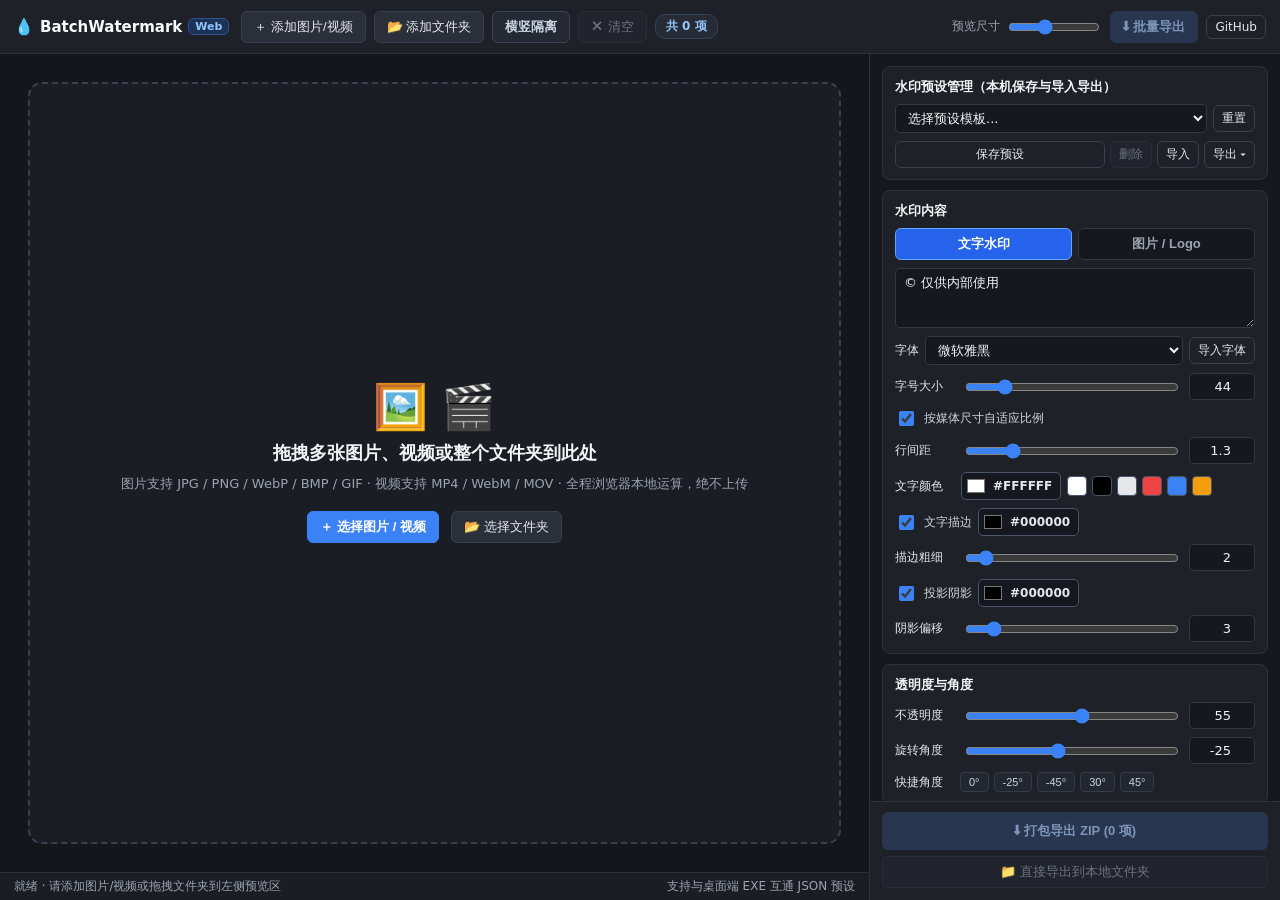
==== web/index.html @ 5926610b "feat(web): add favicon set, PWA manifest and 1200x630 social share image Replace the inline data-URI" ====
<!DOCTYPE html>
<html lang="zh-CN">
<head>
  <meta charset="UTF-8" />
  <meta name="viewport" content="width=device-width, initial-scale=1.0" />
  <title>在线批量加水印工具 · 图片与视频批量添加文字/Logo水印 | BatchWatermark</title>
  <meta name="description" content="BatchWatermark 免费在线批量加水印工具：无需安装、不上传服务器，在浏览器本地为多张图片和视频批量添加文字或 Logo 水印，支持全图平铺防盗、九宫格定位、实时多图预览、横竖版分开导出与预设 JSON 导入导出。" />
  <meta name="keywords" content="批量加水印,在线加水印,图片加水印,视频加水印,批量水印,水印工具,Logo水印,文字水印,平铺水印,防盗图,免费水印工具,BatchWatermark,batch watermark,watermark online" />
  <meta name="author" content="drank5090" />
  <meta name="robots" content="index, follow, max-image-preview:large, max-snippet:-1, max-video-preview:-1" />
  <link rel="canonical" href="https://drank5090.github.io/BatchWatermark/" />
  <link rel="alternate" hreflang="zh-CN" href="https://drank5090.github.io/BatchWatermark/" />
  <link rel="alternate" hreflang="x-default" href="https://drank5090.github.io/BatchWatermark/" />

  <!-- Browser / platform hints -->
  <meta name="application-name" content="BatchWatermark Web" />
  <meta name="apple-mobile-web-app-title" content="BatchWatermark" />
  <meta name="theme-color" content="#1e2128" />
  <meta name="color-scheme" content="dark" />
  <meta name="format-detection" content="telephone=no" />
  <!-- Baidu / domestic browsers: render with WebKit, keep desktop + mobile, forbid transcoding -->
  <meta name="renderer" content="webkit" />
  <meta name="applicable-device" content="pc,mobile" />
  <meta http-equiv="Cache-Control" content="no-transform" />
  <meta http-equiv="Cache-Control" content="no-siteapp" />

  <!-- Open Graph (Facebook / LinkedIn / WeChat / Slack / Discord previews) -->
  <meta property="og:type" content="website" />
  <meta property="og:site_name" content="BatchWatermark" />
  <meta property="og:locale" content="zh_CN" />
  <meta property="og:url" content="https://drank5090.github.io/BatchWatermark/" />
  <meta property="og:title" content="BatchWatermark · 免费在线批量给图片和视频加水印" />
  <meta property="og:description" content="打开即用、零上传：在浏览器本地批量为图片与视频添加文字或 Logo 水印，实时多图同步预览，支持平铺防盗、横竖版分开导出与预设管理。" />
  <meta property="og:image" content="https://drank5090.github.io/BatchWatermark/og-image.png" />
  <meta property="og:image:secure_url" content="https://drank5090.github.io/BatchWatermark/og-image.png" />
  <meta property="og:image:type" content="image/png" />
  <meta property="og:image:width" content="1200" />
  <meta property="og:image:height" content="630" />
  <meta property="og:image:alt" content="BatchWatermark 在线批量加水印工具界面：多张图片同步实时预览平铺水印" />

  <!-- Twitter / X Card -->
  <meta name="twitter:card" content="summary_large_image" />
  <meta name="twitter:title" content="BatchWatermark · 免费在线批量给图片和视频加水印" />
  <meta name="twitter:description" content="打开即用、零上传：在浏览器本地批量为图片与视频添加文字或 Logo 水印，实时多图同步预览，支持平铺防盗、横竖版分开导出与预设管理。" />
  <meta name="twitter:image" content="https://drank5090.github.io/BatchWatermark/og-image.png" />
  <meta name="twitter:image:alt" content="BatchWatermark 在线批量加水印工具界面：多张图片同步实时预览平铺水印" />

  <!-- Icons & PWA manifest -->
  <link rel="icon" href="favicon.ico" sizes="48x48" />
  <link rel="icon" href="favicon.svg" type="image/svg+xml" />
  <link rel="apple-touch-icon" href="apple-touch-icon.png" />
  <link rel="manifest" href="site.webmanifest" />
  <link rel="stylesheet" href="styles.css" />
</head>
<body>
  <div class="app-shell">
    <!-- Top Toolbar -->
    <header class="top-bar">
      <div class="top-bar-left">
        <div class="brand">
          <span class="brand-icon" aria-hidden="true">💧</span>
          <span class="brand-title">BatchWatermark</span>
          <span class="brand-tag">Web</span>
        </div>

        <button id="btnAddFiles" class="btn" type="button" title="选择多张图片或视频">＋ 添加图片/视频</button>
        <button id="btnAddFolder" class="btn" type="button" title="导入整个文件夹中的所有图片与视频">📂 添加文件夹</button>
        <button id="btnIsolateToggle" class="btn btn-toggle" type="button" aria-pressed="false" title="开启后横版与竖版分开展示、支持独立参数，并分文件夹导出">横竖隔离</button>
        <button id="btnClearAll" class="btn btn-danger" type="button" disabled>✕ 清空</button>
        <span id="countBadge" class="count-badge">共 0 项</span>
      </div>

      <div class="top-bar-right">
        <span class="privacy-pill" title="所有图片与视频仅在您的浏览器内存中本地处理，不会上传到任何服务器">🔒 纯本地处理</span>
        <label class="size-control" for="cardSizeSlider">
          <span class="muted-text">预览尺寸</span>
          <input id="cardSizeSlider" type="range" min="170" max="380" value="250" />
        </label>
        <button id="btnTopExport" class="btn btn-primary" type="button" disabled>⬇ 批量导出</button>
        <a class="btn btn-ghost repo-link" href="https://github.com/drank5090/BatchWatermark" target="_blank" rel="noopener noreferrer" title="查看 GitHub 开源仓库与桌面端 EXE 下载">GitHub</a>
      </div>
    </header>

    <!-- Main Split Workspace -->
    <main class="workspace">
      <!-- Left Gallery Area -->
      <section id="galleryPane" class="gallery-pane" aria-label="实时多图预览区">
        <!-- Orientation Isolation Scope Filter Bar -->
        <div id="galleryFilterBar" class="gallery-filter-bar hidden">
          <div class="filter-bar-left">
            <span class="filter-label">横竖隔离视图：</span>
            <div class="pill-group" role="group" aria-label="横竖视图筛选">
              <button class="btn-pill active" data-scope="both" type="button">分组并列显示</button>
              <button class="btn-pill" id="btnScopeLand" data-scope="landscape" type="button">仅看横版 (0)</button>
              <button class="btn-pill" id="btnScopePort" data-scope="portrait" type="button">仅看竖版 (0)</button>
            </div>
          </div>
          <span class="muted-text">导出时将自动分别保存到「横版/」与「竖版/」子文件夹</span>
        </div>

        <!-- Empty Drop Zone -->
        <div id="emptyState" class="empty-state">
          <div id="dropZone" class="drop-zone">
            <div class="drop-icons" aria-hidden="true">🖼️ 🎬</div>
            <h2>拖拽多张图片、视频或整个文件夹到此处</h2>
            <p class="drop-sub">图片支持 JPG / PNG / WebP / BMP / GIF · 视频支持 MP4 / WebM / MOV · 全程浏览器本地运算，绝不上传</p>
            <div class="drop-actions">
              <button id="btnEmptyAddFiles" class="btn btn-primary" type="button">＋ 选择图片 / 视频</button>
              <button id="btnEmptyAddFolder" class="btn" type="button">📂 选择文件夹</button>
            </div>
          </div>
        </div>

        <!-- Populated Gallery Scroll Area -->
        <div id="galleryScroll" class="gallery-scroll hidden">
          <!-- Primary Section (All items in unified mode, Landscape items in isolated mode) -->
          <div id="primarySection" class="media-section">
            <div id="landHeader" class="group-header hidden">
              <span class="group-title">横版媒体区（宽 ≥ 高）</span>
              <span id="landCountBadge" class="group-badge">0 项</span>
            </div>
            <div id="landEmptyHint" class="group-empty hidden">暂无横版图片或视频</div>
            <div id="primaryGrid" class="media-grid"></div>
          </div>

          <!-- Portrait Section (Visible only in orientation-isolated mode) -->
          <div id="portraitSection" class="media-section hidden">
            <div id="portHeader" class="group-header">
              <span class="group-title">竖版媒体区（高 &gt; 宽）</span>
              <span id="portCountBadge" class="group-badge">0 项</span>
            </div>
            <div id="portEmptyHint" class="group-empty hidden">暂无竖版图片或视频</div>
            <div id="portraitGrid" class="media-grid"></div>
          </div>
        </div>

        <!-- Status Bar -->
        <footer class="status-bar">
          <span id="statusText">就绪 · 请添加图片/视频或拖拽文件夹到左侧预览区</span>
          <span class="muted-text">支持与桌面端 EXE 互通 JSON 预设</span>
        </footer>
      </section>

      <!-- Right Control Panel -->
      <aside class="control-panel" aria-label="水印参数操作面板">
        <div class="panel-scroll">
          <!-- Orientation Independent Params Card -->
          <section id="orientationCard" class="section-card orientation-card hidden">
            <div class="section-title accent-title">横竖隔离 · 参数模式</div>
            <label class="checkbox-row">
              <input id="chkIndependentParams" type="checkbox" />
              <span>横版与竖版使用独立水印参数</span>
            </label>
            <div id="orientSwitchHost" class="orient-switch-host hidden">
              <div class="segmented-row">
                <button id="btnEditLandscape" class="btn-segmented active" type="button">编辑横版参数</button>
                <button id="btnEditPortrait" class="btn-segmented" type="button">编辑竖版参数</button>
              </div>
              <button id="btnSyncOtherOrient" class="btn btn-ghost full-width" type="button">将当前参数同步复制到另一方向</button>
            </div>
          </section>

          <!-- Preset Management Card -->
          <section class="section-card">
            <div class="section-title">水印预设管理（本机保存与导入导出）</div>
            <div class="inline-row">
              <select id="presetSelect" class="input-select grow" aria-label="选择水印预设"></select>
              <button id="btnResetParams" class="btn btn-ghost" type="button">重置</button>
            </div>
            <div class="preset-actions">
              <button id="btnSavePreset" class="btn btn-ghost grow" type="button" title="将当前参数保存到浏览器本机存储">保存预设</button>
              <button id="btnDeletePreset" class="btn btn-ghost" type="button" disabled title="删除当前选中的自定义预设">删除</button>
              <button id="btnImportPreset" class="btn btn-ghost" type="button" title="从 JSON 文件导入预设（兼容桌面端 EXE 预设）">导入</button>
              <div class="dropdown-wrap">
                <button id="btnExportPresetMenu" class="btn btn-ghost" type="button">导出 ▾</button>
                <div id="exportPresetDropdown" class="dropdown-menu hidden">
                  <button id="btnExportCurPreset" type="button">导出当前水印参数 (.json)</button>
                  <button id="btnExportAllPresets" type="button">导出全部本机自定义预设 (.json)</button>
                </div>
              </div>
            </div>
          </section>

          <!-- Watermark Content Card -->
          <section class="section-card">
            <div class="section-title">水印内容</div>
            <div class="segmented-row">
              <button id="btnTypeText" class="btn-segmented active" type="button">文字水印</button>
              <button id="btnTypeImage" class="btn-segmented" type="button">图片 / Logo</button>
            </div>

            <!-- Text Controls -->
            <div id="textControls" class="control-stack">
              <textarea id="txtWatermark" class="input-textarea" rows="3" placeholder="输入水印文字（支持多行换行）..."></textarea>

              <div class="inline-row">
                <span class="field-label short">字体</span>
                <select id="fontSelect" class="input-select grow" aria-label="选择字体">
                  <option value="微软雅黑">微软雅黑</option>
                  <option value="微软雅黑 粗体">微软雅黑 粗体</option>
                  <option value="黑体">黑体</option>
                  <option value="宋体">宋体</option>
                  <option value="楷体">楷体</option>
                  <option value="仿宋">仿宋</option>
                  <option value="PingFang SC">PingFang SC</option>
                  <option value="Segoe UI">Segoe UI</option>
                  <option value="Arial">Arial</option>
                  <option value="Georgia">Georgia</option>
                  <option value="Monospace">等宽字体 (Monospace)</option>
                </select>
                <button id="btnLoadCustomFont" class="btn btn-ghost" type="button" title="加载本地 .ttf / .otf / .woff2 字体文件">导入字体</button>
              </div>
              <div id="customFontInfo" class="muted-text hidden"></div>

              <div class="slider-row">
                <span class="field-label">字号大小</span>
                <input id="rngFontSize" type="range" min="10" max="220" value="44" />
                <input id="numFontSize" class="input-num" type="number" min="10" max="220" value="44" />
              </div>

              <label class="checkbox-row">
                <input id="chkProportionalText" type="checkbox" checked />
                <span>按媒体尺寸自适应比例</span>
              </label>

              <div class="slider-row">
                <span class="field-label">行间距</span>
                <input id="rngLineSpacing" type="range" min="10" max="25" value="13" />
                <input id="numLineSpacing" class="input-num" type="number" min="1.0" max="2.5" step="0.1" value="1.3" />
              </div>

              <div class="color-row">
                <span class="field-label">文字颜色</span>
                <label class="color-chip">
                  <input id="clrText" type="color" value="#ffffff" />
                  <span id="clrTextHex">#FFFFFF</span>
                </label>
                <div class="swatches" id="textSwatches">
                  <button type="button" class="swatch" data-color="#FFFFFF" style="background:#FFFFFF" title="纯白"></button>
                  <button type="button" class="swatch" data-color="#000000" style="background:#000000" title="纯黑"></button>
                  <button type="button" class="swatch" data-color="#E5E7EB" style="background:#E5E7EB" title="浅灰"></button>
                  <button type="button" class="swatch" data-color="#EF4444" style="background:#EF4444" title="红色"></button>
                  <button type="button" class="swatch" data-color="#3B82F6" style="background:#3B82F6" title="蓝色"></button>
                  <button type="button" class="swatch" data-color="#F59E0B" style="background:#F59E0B" title="金黄"></button>
                </div>
              </div>

              <div class="effect-header">
                <label class="checkbox-row">
                  <input id="chkStroke" type="checkbox" checked />
                  <span>文字描边</span>
                </label>
                <label class="color-chip compact">
                  <input id="clrStroke" type="color" value="#000000" />
                  <span id="clrStrokeHex">#000000</span>
                </label>
              </div>
              <div class="slider-row" id="strokeWidthRow">
                <span class="field-label">描边粗细</span>
                <input id="rngStrokeWidth" type="range" min="1" max="16" value="2" />
                <input id="numStrokeWidth" class="input-num" type="number" min="1" max="16" value="2" />
              </div>

              <div class="effect-header">
                <label class="checkbox-row">
                  <input id="chkShadow" type="checkbox" checked />
                  <span>投影阴影</span>
                </label>
                <label class="color-chip compact">
                  <input id="clrShadow" type="color" value="#000000" />
                  <span id="clrShadowHex">#000000</span>
                </label>
              </div>
              <div class="slider-row" id="shadowOffsetRow">
                <span class="field-label">阴影偏移</span>
                <input id="rngShadowOffset" type="range" min="1" max="20" value="3" />
                <input id="numShadowOffset" class="input-num" type="number" min="1" max="20" value="3" />
              </div>
            </div>

            <!-- Image/Logo Controls -->
            <div id="logoControls" class="control-stack hidden">
              <div class="logo-picker-box">
                <div id="logoThumbBox" class="logo-thumb">无Logo</div>
                <div class="logo-picker-info">
                  <div id="logoFileName" class="muted-text">请选择带透明背景的 PNG / WebP Logo</div>
                  <button id="btnPickLogo" class="btn" type="button">选择水印图片...</button>
                </div>
              </div>
              <div class="slider-row">
                <span class="field-label">缩放比例</span>
                <input id="rngLogoScale" type="range" min="3" max="100" value="22" />
                <input id="numLogoScale" class="input-num" type="number" min="3" max="100" value="22" />
              </div>
              <label class="checkbox-row">
                <input id="chkProportionalLogo" type="checkbox" checked />
                <span>按目标媒体宽度百分比缩放</span>
              </label>
            </div>
          </section>

          <!-- Appearance Card -->
          <section class="section-card">
            <div class="section-title">透明度与角度</div>
            <div class="slider-row">
              <span class="field-label">不透明度</span>
              <input id="rngOpacity" type="range" min="0" max="100" value="55" />
              <input id="numOpacity" class="input-num" type="number" min="0" max="100" value="55" />
            </div>
            <div class="slider-row">
              <span class="field-label">旋转角度</span>
              <input id="rngRotation" type="range" min="-180" max="180" value="-25" />
              <input id="numRotation" class="input-num" type="number" min="-180" max="180" value="-25" />
            </div>
            <div class="quick-angles">
              <span class="field-label muted-text">快捷角度</span>
              <button class="btn-pill" data-angle="0" type="button">0°</button>
              <button class="btn-pill" data-angle="-25" type="button">-25°</button>
              <button class="btn-pill" data-angle="-45" type="button">-45°</button>
              <button class="btn-pill" data-angle="30" type="button">30°</button>
              <button class="btn-pill" data-angle="45" type="button">45°</button>
            </div>
          </section>

          <!-- Position & Layout Card -->
          <section class="section-card">
            <div class="section-title">位置与排布</div>
            <div class="segmented-row">
              <button id="btnModeTiled" class="btn-segmented active" type="button">全图平铺</button>
              <button id="btnModeSingle" class="btn-segmented" type="button">单点定位</button>
            </div>

            <!-- Tiled options -->
            <div id="tiledControls" class="control-stack">
              <div class="slider-row">
                <span class="field-label">水平间距</span>
                <input id="rngTileX" type="range" min="10" max="500" value="120" />
                <input id="numTileX" class="input-num" type="number" min="10" max="500" value="120" />
              </div>
              <div class="slider-row">
                <span class="field-label">垂直间距</span>
                <input id="rngTileY" type="range" min="10" max="500" value="100" />
                <input id="numTileY" class="input-num" type="number" min="10" max="500" value="100" />
              </div>
              <label class="checkbox-row">
                <input id="chkTileStagger" type="checkbox" checked />
                <span>奇偶行交错排布（砖墙错位）</span>
              </label>
            </div>

            <!-- Single options -->
            <div id="singleControls" class="control-stack hidden">
              <div class="anchor-row">
                <span class="field-label">九宫格</span>
                <div id="anchorGrid" class="anchor-grid" role="group" aria-label="九宫格锚点">
                  <button type="button" class="anchor-btn" data-anchor="top_left" title="左上角">↖</button>
                  <button type="button" class="anchor-btn" data-anchor="top_center" title="顶部居中">↑</button>
                  <button type="button" class="anchor-btn" data-anchor="top_right" title="右上角">↗</button>
                  <button type="button" class="anchor-btn" data-anchor="middle_left" title="左侧居中">←</button>
                  <button type="button" class="anchor-btn" data-anchor="center" title="正中心">●</button>
                  <button type="button" class="anchor-btn" data-anchor="middle_right" title="右侧居中">→</button>
                  <button type="button" class="anchor-btn" data-anchor="bottom_left" title="左下角">↙</button>
                  <button type="button" class="anchor-btn" data-anchor="bottom_center" title="底部居中">↓</button>
                  <button type="button" class="anchor-btn active" data-anchor="bottom_right" title="右下角">↘</button>
                </div>
              </div>
              <div class="slider-row">
                <span class="field-label">水平边距</span>
                <input id="rngMarginX" type="range" min="0" max="300" value="40" />
                <input id="numMarginX" class="input-num" type="number" min="0" max="30" step="0.5" value="4.0" />
              </div>
              <div class="slider-row">
                <span class="field-label">垂直边距</span>
                <input id="rngMarginY" type="range" min="0" max="300" value="40" />
                <input id="numMarginY" class="input-num" type="number" min="0" max="30" step="0.5" value="4.0" />
              </div>
            </div>

            <!-- Shared Fine Offsets -->
            <div class="slider-row">
              <span class="field-label">水平微调</span>
              <input id="rngOffsetX" type="range" min="-400" max="400" value="0" />
              <input id="numOffsetX" class="input-num" type="number" min="-40" max="40" step="0.5" value="0.0" />
            </div>
            <div class="slider-row">
              <span class="field-label">垂直微调</span>
              <input id="rngOffsetY" type="range" min="-400" max="400" value="0" />
              <input id="numOffsetY" class="input-num" type="number" min="-40" max="40" step="0.5" value="0.0" />
            </div>
          </section>

          <!-- Export Settings Card -->
          <section class="section-card">
            <div class="section-title">批量导出设置</div>
            <div id="exportIsolationHint" class="info-hint hidden">
              已开启横竖隔离：导出将自动分为「横版/」与「竖版/」子文件夹
            </div>
            <div class="inline-row">
              <span class="field-label short">前缀</span>
              <input id="txtPrefix" class="input-text grow" type="text" placeholder="可选" />
              <span class="field-label short">后缀</span>
              <input id="txtSuffix" class="input-text grow" type="text" value="_watermarked" placeholder="如 _wm" />
            </div>
            <div class="inline-row">
              <span class="field-label">图片格式</span>
              <select id="selOutputFormat" class="input-select grow">
                <option value="keep">保持原格式</option>
                <option value="jpeg">JPEG (.jpg)</option>
                <option value="png">PNG (.png)</option>
                <option value="webp">WebP (.webp)</option>
              </select>
            </div>
            <div class="slider-row">
              <span class="field-label">导出质量</span>
              <input id="rngQuality" type="range" min="50" max="100" value="92" />
              <input id="numQuality" class="input-num" type="number" min="50" max="100" value="92" />
            </div>
            <label class="checkbox-row">
              <input id="chkVideoAudio" type="checkbox" checked />
              <span>视频保留原声（Canvas + MediaRecorder 本地录制）</span>
            </label>
          </section>
        </div>

        <!-- Sticky Export Footer -->
        <div class="export-footer">
          <button id="btnExportZip" class="btn btn-primary full-width export-main-btn" type="button" disabled>
            ⬇ 打包导出 ZIP (0 项)
          </button>
          <button id="btnExportDir" class="btn full-width" type="button" disabled title="Chrome / Edge 支持直接将文件写入本地目标文件夹">
            📁 直接导出到本地文件夹
          </button>
        </div>
      </aside>
    </main>
  </div>

  <!-- Hidden File Inputs -->
  <input id="fileInputMedia" type="file" multiple accept="image/*,video/*" hidden />
  <input id="fileInputFolder" type="file" webkitdirectory directory multiple hidden />
  <input id="fileInputLogo" type="file" accept="image/*" hidden />
  <input id="fileInputFont" type="file" accept=".ttf,.otf,.woff,.woff2" hidden />
  <input id="fileInputPreset" type="file" accept=".json,application/json" hidden />

  <!-- High-Res Lightbox Modal -->
  <div id="lightboxModal" class="modal-backdrop hidden" role="dialog" aria-modal="true" aria-label="高清实时预览">
    <div class="modal-card lightbox-card">
      <div class="modal-header">
        <span id="lightboxTitle" class="modal-title">高清实时预览</span>
        <div class="modal-header-actions">
          <button id="btnLbPrev" class="btn" type="button">◀ 上一项</button>
          <button id="btnLbNext" class="btn" type="button">下一项 ▶</button>
          <button id="btnLbClose" class="btn" type="button">关闭</button>
        </div>
      </div>
      <div class="lightbox-stage">
        <canvas id="lightboxCanvas"></canvas>
      </div>
      <div id="lightboxVideoBar" class="lightbox-video-bar hidden">
        <button id="btnLbPlay" class="btn btn-primary" type="button">▶ 实时预览播放</button>
        <input id="rngLbTime" type="range" min="0" max="1000" value="0" />
        <span id="lblLbTime" class="muted-text time-readout">00:00 / 00:00</span>
        <div class="pill-group">
          <button class="btn-pill" data-jump="0" type="button">开头</button>
          <button class="btn-pill" data-jump="0.25" type="button">25%</button>
          <button class="btn-pill" data-jump="0.5" type="button">50%</button>
          <button class="btn-pill" data-jump="0.75" type="button">75%</button>
        </div>
      </div>
    </div>
  </div>

  <!-- Batch Export Progress Modal -->
  <div id="exportModal" class="modal-backdrop hidden" role="dialog" aria-modal="true" aria-label="批量导出进度">
    <div class="modal-card export-progress-card">
      <div class="modal-header">
        <span id="exportModalTitle" class="modal-title">正在批量导出水印媒体</span>
      </div>
      <div class="export-progress-body">
        <div id="exportStatusDetail" class="muted-text">准备中...</div>
        <div class="progress-track">
          <div id="exportProgressFill" class="progress-fill" style="width:0%"></div>
        </div>
        <div id="exportPercentText" class="export-percent">0%</div>
      </div>
      <div class="modal-footer">
        <button id="btnCancelExport" class="btn btn-danger" type="button">取消导出</button>
      </div>
    </div>
  </div>

  <!-- Toast Container -->
  <div id="toastHost" class="toast-host" aria-live="polite"></div>

  <script type="module" src="js/app.js"></script>
</body>
</html>
---- web/styles.css ----
/* BatchWatermark Web — Studio Dark Theme */

:root {
  --bg-canvas: #14161b;
  --bg-app: #16181d;
  --bg-panel: #1e2128;
  --bg-card: #1f232b;
  --bg-input: #15181e;
  --border: #2c313c;
  --border-strong: #383f4e;
  --text: #e5e7eb;
  --text-strong: #f9fafb;
  --text-muted: #9ca3af;
  --accent: #3b82f6;
  --accent-hover: #2563eb;
  --accent-deep: #1d4ed8;
  --accent-soft: #93c5fd;
  --danger-bg: #2a2326;
  --danger-border: #4c2c32;
  --danger-text: #fca5a5;
  --radius: 8px;
}

* {
  box-sizing: border-box;
}

html,
body {
  margin: 0;
  padding: 0;
  height: 100%;
  background: var(--bg-app);
  color: var(--text);
  font-family: "Microsoft YaHei UI", "PingFang SC", "Segoe UI", system-ui, -apple-system, sans-serif;
  font-size: 13px;
  overflow: hidden;
}

.hidden {
  display: none !important;
}

.app-shell {
  display: flex;
  flex-direction: column;
  height: 100vh;
}

/* ---- Top Bar ---- */
.top-bar {
  display: flex;
  align-items: center;
  justify-content: space-between;
  gap: 10px;
  padding: 0 14px;
  height: 54px;
  flex-shrink: 0;
  background: var(--bg-panel);
  border-bottom: 1px solid var(--border);
}

.top-bar-left,
.top-bar-right {
  display: flex;
  align-items: center;
  gap: 8px;
  flex-wrap: nowrap;
}

.brand {
  display: flex;
  align-items: center;
  gap: 6px;
  margin-right: 4px;
}

.brand-icon {
  font-size: 16px;
}

.brand-title {
  font-size: 15px;
  font-weight: 700;
  color: var(--text-strong);
}

.brand-tag {
  background: #1d3257;
  color: var(--accent-soft);
  border: 1px solid #30528c;
  border-radius: 6px;
  padding: 1px 6px;
  font-size: 11px;
  font-weight: 700;
}

.count-badge {
  background: #262b36;
  color: var(--accent-soft);
  border: 1px solid #354156;
  border-radius: 10px;
  padding: 3px 10px;
  font-size: 12px;
  font-weight: 600;
  white-space: nowrap;
}

.privacy-pill {
  background: #182722;
  color: #6ee7b7;
  border: 1px solid #24473a;
  border-radius: 10px;
  padding: 3px 9px;
  font-size: 11px;
  font-weight: 600;
  white-space: nowrap;
}

.size-control {
  display: flex;
  align-items: center;
  gap: 6px;
  white-space: nowrap;
  flex-shrink: 0;
}

.size-control span {
  white-space: nowrap;
}

.size-control input[type="range"] {
  width: 92px;
}

.repo-link {
  text-decoration: none;
  display: inline-flex;
  align-items: center;
}

/* ---- Buttons ---- */
.btn {
  background: #2a2f3a;
  color: var(--text);
  border: 1px solid var(--border-strong);
  border-radius: 6px;
  padding: 6px 12px;
  font-size: 13px;
  font-weight: 500;
  cursor: pointer;
  transition: background 0.14s, border-color 0.14s, color 0.14s;
  white-space: nowrap;
}

.btn:hover:not(:disabled) {
  background: #343b49;
  border-color: #4b5568;
}

.btn:disabled {
  background: #21242c;
  color: #6b7280;
  border-color: #2a2e37;
  cursor: not-allowed;
}

.btn-primary {
  background: var(--accent);
  color: #ffffff;
  border-color: var(--accent);
  font-weight: 600;
}

.btn-primary:hover:not(:disabled) {
  background: var(--accent-hover);
  border-color: var(--accent-hover);
}

.btn-primary:disabled {
  background: #28364f;
  color: #7d95b8;
  border-color: #28364f;
}

.btn-toggle {
  background: #242934;
  color: #cbd5e1;
  border-color: #3b4354;
  font-weight: 600;
}

.btn-toggle.active {
  background: var(--accent-deep);
  color: #ffffff;
  border-color: #60a5fa;
}

.btn-danger {
  background: var(--danger-bg);
  color: var(--danger-text);
  border-color: var(--danger-border);
}

.btn-danger:hover:not(:disabled) {
  background: #7f1d1d;
  color: #ffffff;
  border-color: #991b1b;
}

.btn-ghost {
  background: transparent;
  border-color: var(--border-strong);
  padding: 4px 8px;
  font-size: 12px;
}

.btn-ghost:hover:not(:disabled) {
  background: #2c313c;
}

.btn-segmented {
  flex: 1;
  background: var(--bg-input);
  color: var(--text-muted);
  border: 1px solid #323744;
  border-radius: 6px;
  padding: 6px 10px;
  font-size: 13px;
  font-weight: 600;
  cursor: pointer;
}

.btn-segmented:hover {
  background: #252932;
  color: var(--text);
}

.btn-segmented.active {
  background: var(--accent-hover);
  color: #ffffff;
  border-color: #60a5fa;
}

.btn-pill {
  background: #232730;
  color: #cbd5e1;
  border: 1px solid #343a46;
  border-radius: 4px;
  padding: 3px 8px;
  font-size: 11px;
  cursor: pointer;
}

.btn-pill:hover {
  background: #323846;
  color: #ffffff;
}

.btn-pill.active {
  background: var(--accent-hover);
  border-color: #60a5fa;
  color: #ffffff;
}

.full-width {
  width: 100%;
}

.muted-text {
  color: var(--text-muted);
  font-size: 12px;
}

/* ---- Main Split Workspace ---- */
.workspace {
  display: flex;
  flex: 1;
  min-height: 0;
}

.gallery-pane {
  flex: 1;
  min-width: 0;
  display: flex;
  flex-direction: column;
  background: var(--bg-canvas);
  border-right: 1px solid var(--border);
  position: relative;
}

.gallery-filter-bar {
  display: flex;
  align-items: center;
  justify-content: space-between;
  gap: 10px;
  padding: 7px 16px;
  background: #1a1e26;
  border-bottom: 1px solid #2a303d;
  flex-shrink: 0;
  flex-wrap: wrap;
}

.filter-bar-left {
  display: flex;
  align-items: center;
  gap: 8px;
}

.filter-label {
  font-size: 12px;
  font-weight: 600;
  color: var(--accent-soft);
}

.pill-group {
  display: flex;
  align-items: center;
  gap: 6px;
}

/* ---- Empty Drop Zone ---- */
.empty-state {
  flex: 1;
  padding: 28px;
  display: flex;
}

.drop-zone {
  flex: 1;
  background: #1a1d24;
  border: 2px dashed #384050;
  border-radius: 14px;
  display: flex;
  flex-direction: column;
  align-items: center;
  justify-content: center;
  text-align: center;
  padding: 28px;
  gap: 10px;
  transition: background 0.15s, border-color 0.15s;
}

.drop-zone.drag-over,
.gallery-pane.drag-over .drop-zone {
  background: #1d2738;
  border-color: var(--accent);
}

.gallery-pane.drag-over::after {
  content: "松开鼠标导入图片、视频或文件夹";
  position: absolute;
  inset: 12px;
  background: rgba(29, 39, 56, 0.88);
  border: 2px dashed #60a5fa;
  border-radius: 12px;
  display: flex;
  align-items: center;
  justify-content: center;
  font-size: 18px;
  font-weight: 700;
  color: #ffffff;
  z-index: 30;
  pointer-events: none;
}

.drop-icons {
  font-size: 44px;
  line-height: 1.1;
}

.drop-zone h2 {
  margin: 0;
  font-size: 18px;
  color: #f3f4f6;
}

.drop-sub {
  margin: 0;
  font-size: 13px;
  color: var(--text-muted);
}

.drop-actions {
  display: flex;
  gap: 12px;
  margin-top: 8px;
}

/* ---- Populated Gallery ---- */
.gallery-scroll {
  flex: 1;
  overflow-y: auto;
  padding: 16px;
  display: flex;
  flex-direction: column;
  gap: 18px;
}

.media-section {
  display: flex;
  flex-direction: column;
  gap: 12px;
}

.group-header {
  display: flex;
  align-items: center;
  gap: 8px;
  background: #1b2029;
  border: 1px solid #2c3444;
  border-radius: 7px;
  padding: 7px 12px;
}

.group-title {
  font-size: 13px;
  font-weight: 700;
  color: #f3f4f6;
}

.group-badge {
  background: #263145;
  color: var(--accent-soft);
  border-radius: 8px;
  padding: 2px 8px;
  font-size: 11px;
  font-weight: 600;
}

.group-empty {
  color: var(--text-muted);
  font-size: 12px;
  padding: 4px 6px 8px;
}

.media-grid {
  --card-w: 250px;
  display: grid;
  grid-template-columns: repeat(auto-fill, minmax(var(--card-w), var(--card-w)));
  gap: 14px;
  align-items: start;
}

.preview-card {
  width: var(--card-w);
  background: var(--bg-card);
  border: 1px solid #2d323e;
  border-radius: 9px;
  padding: 6px 6px 8px;
  display: flex;
  flex-direction: column;
  gap: 6px;
  cursor: pointer;
  transition: border-color 0.14s, background 0.14s;
}

.preview-card:hover {
  border-color: #4b6b9b;
  background: #242934;
}

.preview-card.selected {
  border-color: var(--accent);
  background: #232b3a;
}

.card-stage {
  position: relative;
  width: 100%;
  aspect-ratio: 4 / 3;
  border-radius: 6px;
  overflow: hidden;
  display: flex;
  align-items: center;
  justify-content: center;
  background-color: #181b22;
  background-image:
    linear-gradient(45deg, #20242e 25%, transparent 25%),
    linear-gradient(-45deg, #20242e 25%, transparent 25%),
    linear-gradient(45deg, transparent 75%, #20242e 75%),
    linear-gradient(-45deg, transparent 75%, #20242e 75%);
  background-size: 20px 20px;
  background-position: 0 0, 0 10px, 10px -10px, -10px 0;
}

.card-stage canvas {
  max-width: calc(100% - 10px);
  max-height: calc(100% - 10px);
  object-fit: contain;
  display: block;
}

.video-badge {
  position: absolute;
  top: 6px;
  left: 6px;
  background: rgba(17, 24, 39, 0.85);
  color: var(--accent-soft);
  border: 1px solid rgba(96, 165, 250, 0.55);
  border-radius: 9px;
  padding: 2px 7px;
  font-size: 11px;
  font-weight: 700;
  pointer-events: none;
}

.card-actions {
  position: absolute;
  top: 6px;
  right: 6px;
  display: flex;
  gap: 5px;
}

.card-icon-btn {
  width: 26px;
  height: 26px;
  border-radius: 50%;
  background: rgba(20, 22, 27, 0.82);
  color: var(--text);
  border: 1px solid rgba(255, 255, 255, 0.16);
  display: flex;
  align-items: center;
  justify-content: center;
  cursor: pointer;
  font-size: 12px;
  font-weight: 700;
  padding: 0;
}

.card-icon-btn:hover {
  background: var(--accent);
  border-color: #60a5fa;
  color: #ffffff;
}

.card-icon-btn.remove {
  color: var(--danger-text);
}

.card-icon-btn.remove:hover {
  background: #dc2626;
  border-color: #ef4444;
  color: #ffffff;
}

.card-footer {
  display: flex;
  align-items: center;
  justify-content: space-between;
  gap: 6px;
  padding: 0 2px;
}

.card-name {
  font-size: 12px;
  font-weight: 600;
  color: var(--text);
  overflow: hidden;
  text-overflow: ellipsis;
  white-space: nowrap;
  flex: 1;
}

.card-meta {
  font-size: 11px;
  color: var(--text-muted);
  white-space: nowrap;
}

/* ---- Status Bar ---- */
.status-bar {
  display: flex;
  align-items: center;
  justify-content: space-between;
  gap: 10px;
  padding: 5px 14px;
  background: #1a1d24;
  border-top: 1px solid #2a2f3a;
  color: var(--text-muted);
  font-size: 12px;
  flex-shrink: 0;
}

/* ---- Right Control Panel ---- */
.control-panel {
  width: 410px;
  min-width: 360px;
  max-width: 450px;
  flex-shrink: 0;
  display: flex;
  flex-direction: column;
  background: var(--bg-app);
}

.panel-scroll {
  flex: 1;
  overflow-y: auto;
  padding: 12px;
  display: flex;
  flex-direction: column;
  gap: 10px;
}

.section-card {
  background: var(--bg-panel);
  border: 1px solid var(--border);
  border-radius: var(--radius);
  padding: 11px 12px;
  display: flex;
  flex-direction: column;
  gap: 8px;
}

.orientation-card {
  background: #1b2333;
  border-color: #324a75;
}

.section-title {
  font-size: 13px;
  font-weight: 700;
  color: #f3f4f6;
}

.accent-title {
  color: var(--accent-soft);
}

.info-hint {
  background: #1a2639;
  color: var(--accent-soft);
  border: 1px solid #2c4670;
  border-radius: 6px;
  padding: 6px 8px;
  font-size: 12px;
}

.control-stack {
  display: flex;
  flex-direction: column;
  gap: 8px;
}

.orient-switch-host {
  display: flex;
  flex-direction: column;
  gap: 6px;
}

.segmented-row {
  display: flex;
  gap: 6px;
}

.inline-row {
  display: flex;
  align-items: center;
  gap: 6px;
}

.grow {
  flex: 1;
  min-width: 0;
}

.preset-actions {
  display: flex;
  align-items: center;
  gap: 5px;
}

.dropdown-wrap {
  position: relative;
}

.dropdown-menu {
  position: absolute;
  right: 0;
  top: calc(100% + 4px);
  background: #1e2128;
  border: 1px solid var(--border-strong);
  border-radius: 6px;
  padding: 4px;
  min-width: 210px;
  box-shadow: 0 10px 26px rgba(0, 0, 0, 0.5);
  z-index: 40;
  display: flex;
  flex-direction: column;
  gap: 2px;
}

.dropdown-menu button {
  background: transparent;
  color: var(--text);
  border: none;
  border-radius: 4px;
  padding: 7px 10px;
  text-align: left;
  font-size: 12px;
  cursor: pointer;
}

.dropdown-menu button:hover {
  background: var(--accent-hover);
  color: #ffffff;
}

/* Inputs */
.input-text,
.input-textarea,
.input-select,
.input-num {
  background: var(--bg-input);
  color: #f3f4f6;
  border: 1px solid #323846;
  border-radius: 5px;
  padding: 5px 8px;
  font-family: inherit;
  font-size: 13px;
}

.input-text:focus,
.input-textarea:focus,
.input-select:focus,
.input-num:focus {
  outline: none;
  border-color: var(--accent);
}

.input-textarea {
  resize: vertical;
  min-height: 60px;
}

.input-num {
  width: 66px;
  text-align: right;
}

.field-label {
  width: 60px;
  flex-shrink: 0;
  font-size: 12px;
  color: var(--text);
}

.field-label.short {
  width: auto;
}

.slider-row {
  display: flex;
  align-items: center;
  gap: 8px;
}

.slider-row input[type="range"] {
  flex: 1;
  min-width: 0;
}

input[type="range"] {
  accent-color: var(--accent);
  cursor: pointer;
}

.checkbox-row {
  display: inline-flex;
  align-items: center;
  gap: 7px;
  cursor: pointer;
  color: #d1d5db;
  font-size: 12px;
  user-select: none;
}

.checkbox-row input[type="checkbox"] {
  accent-color: var(--accent);
  width: 15px;
  height: 15px;
  cursor: pointer;
}

.color-row,
.effect-header {
  display: flex;
  align-items: center;
  gap: 6px;
}

.color-chip {
  display: inline-flex;
  align-items: center;
  gap: 6px;
  background: var(--bg-input);
  border: 1px solid #4b5568;
  border-radius: 5px;
  padding: 2px 8px 2px 3px;
  cursor: pointer;
  font-size: 12px;
  font-weight: 600;
}

.color-chip input[type="color"] {
  border: none;
  background: transparent;
  width: 22px;
  height: 22px;
  padding: 0;
  cursor: pointer;
}

.swatches {
  display: flex;
  align-items: center;
  gap: 5px;
}

.swatch {
  width: 20px;
  height: 20px;
  border-radius: 4px;
  border: 1px solid #4b5568;
  cursor: pointer;
  padding: 0;
}

.swatch:hover {
  border: 2px solid #60a5fa;
}

.quick-angles {
  display: flex;
  align-items: center;
  gap: 5px;
}

/* Logo picker */
.logo-picker-box {
  display: flex;
  align-items: center;
  gap: 10px;
}

.logo-thumb {
  width: 52px;
  height: 52px;
  flex-shrink: 0;
  background: var(--bg-input);
  border: 1px solid #323846;
  border-radius: 6px;
  display: flex;
  align-items: center;
  justify-content: center;
  overflow: hidden;
  font-size: 11px;
  color: var(--text-muted);
}

.logo-thumb img {
  max-width: 46px;
  max-height: 46px;
  object-fit: contain;
}

.logo-picker-info {
  flex: 1;
  display: flex;
  flex-direction: column;
  gap: 5px;
}

/* 3x3 Anchor Grid */
.anchor-row {
  display: flex;
  align-items: flex-start;
  gap: 8px;
}

.anchor-grid {
  display: grid;
  grid-template-columns: repeat(3, 38px);
  gap: 5px;
}

.anchor-btn {
  width: 38px;
  height: 32px;
  background: #1b1e25;
  color: var(--text-muted);
  border: 1px solid #323744;
  border-radius: 5px;
  font-size: 14px;
  font-weight: 700;
  cursor: pointer;
}

.anchor-btn:hover {
  background: #282d38;
  color: #f3f4f6;
}

.anchor-btn.active {
  background: var(--accent-hover);
  border-color: #60a5fa;
  color: #ffffff;
}

/* Sticky Export Footer */
.export-footer {
  background: var(--bg-panel);
  border-top: 1px solid var(--border);
  padding: 10px 12px 12px;
  display: flex;
  flex-direction: column;
  gap: 6px;
}

.export-main-btn {
  height: 38px;
}

/* ---- Modals ---- */
.modal-backdrop {
  position: fixed;
  inset: 0;
  background: rgba(8, 10, 14, 0.78);
  display: flex;
  align-items: center;
  justify-content: center;
  z-index: 100;
  padding: 20px;
}

.modal-card {
  background: var(--bg-panel);
  border: 1px solid var(--border-strong);
  border-radius: 12px;
  box-shadow: 0 20px 50px rgba(0, 0, 0, 0.65);
  display: flex;
  flex-direction: column;
  overflow: hidden;
}

.lightbox-card {
  width: min(1040px, 94vw);
  height: min(760px, 90vh);
}

.modal-header {
  display: flex;
  align-items: center;
  justify-content: space-between;
  gap: 10px;
  padding: 12px 16px;
  border-bottom: 1px solid var(--border);
}

.modal-title {
  font-weight: 700;
  font-size: 14px;
  color: #f3f4f6;
}

.modal-header-actions {
  display: flex;
  gap: 8px;
}

.lightbox-stage {
  flex: 1;
  min-height: 0;
  padding: 14px;
  display: flex;
  align-items: center;
  justify-content: center;
  background-color: #14161b;
  background-image:
    linear-gradient(45deg, #1b1f28 25%, transparent 25%),
    linear-gradient(-45deg, #1b1f28 25%, transparent 25%),
    linear-gradient(45deg, transparent 75%, #1b1f28 75%),
    linear-gradient(-45deg, transparent 75%, #1b1f28 75%);
  background-size: 24px 24px;
  background-position: 0 0, 0 12px, 12px -12px, -12px 0;
}

.lightbox-stage canvas {
  max-width: 100%;
  max-height: 100%;
  object-fit: contain;
  box-shadow: 0 10px 30px rgba(0, 0, 0, 0.45);
}

.lightbox-video-bar {
  display: flex;
  align-items: center;
  gap: 10px;
  padding: 10px 16px;
  border-top: 1px solid var(--border);
  background: #1a1d24;
}

.lightbox-video-bar input[type="range"] {
  flex: 1;
}

.time-readout {
  min-width: 84px;
  text-align: center;
}

.export-progress-card {
  width: min(480px, 92vw);
}

.export-progress-body {
  padding: 16px;
  display: flex;
  flex-direction: column;
  gap: 10px;
}

.progress-track {
  height: 18px;
  background: var(--bg-input);
  border: 1px solid #323846;
  border-radius: 6px;
  overflow: hidden;
}

.progress-fill {
  height: 100%;
  background: linear-gradient(90deg, #2563eb, #60a5fa);
  transition: width 0.12s linear;
}

.export-percent {
  text-align: right;
  font-size: 12px;
  font-weight: 700;
  color: var(--accent-soft);
}

.modal-footer {
  padding: 10px 16px 14px;
  display: flex;
  justify-content: flex-end;
  border-top: 1px solid var(--border);
}

/* ---- Toast ---- */
.toast-host {
  position: fixed;
  bottom: 24px;
  left: 50%;
  transform: translateX(-50%);
  display: flex;
  flex-direction: column;
  gap: 8px;
  z-index: 200;
  pointer-events: none;
}

.toast-item {
  background: rgba(24, 30, 42, 0.96);
  color: #f3f4f6;
  border: 1px solid #3b82f6;
  border-radius: 8px;
  padding: 8px 16px;
  font-size: 13px;
  box-shadow: 0 8px 24px rgba(0, 0, 0, 0.45);
}

/* Custom Scrollbars */
::-webkit-scrollbar {
  width: 9px;
  height: 9px;
}

::-webkit-scrollbar-track {
  background: var(--bg-app);
}

::-webkit-scrollbar-thumb {
  background: #343a46;
  border-radius: 5px;
  border: 2px solid var(--bg-app);
}

::-webkit-scrollbar-thumb:hover {
  background: #4b5568;
}

/* Responsive adjustments for laptop & tablet viewports */
@media (max-width: 1340px) {
  .privacy-pill {
    display: none;
  }
}

@media (max-width: 1200px) {
  .size-control {
    display: none;
  }
  .top-bar {
    padding: 0 10px;
    gap: 6px;
  }
  .top-bar .btn {
    padding: 5px 9px;
    font-size: 12px;
  }
  .control-panel {
    width: 375px;
    min-width: 340px;
  }
}

@media (max-width: 960px) {
  html,
  body {
    overflow: auto;
  }
  .app-shell {
    height: auto;
    min-height: 100vh;
  }
  .top-bar {
    height: auto;
    padding: 8px 12px;
    flex-wrap: wrap;
  }
  .privacy-pill,
  .size-control {
    display: none;
  }
  .workspace {
    flex-direction: column;
  }
  .gallery-pane {
    min-height: 420px;
    border-right: none;
    border-bottom: 1px solid var(--border);
  }
  .control-panel {
    width: 100%;
    max-width: none;
    min-width: 0;
  }
}
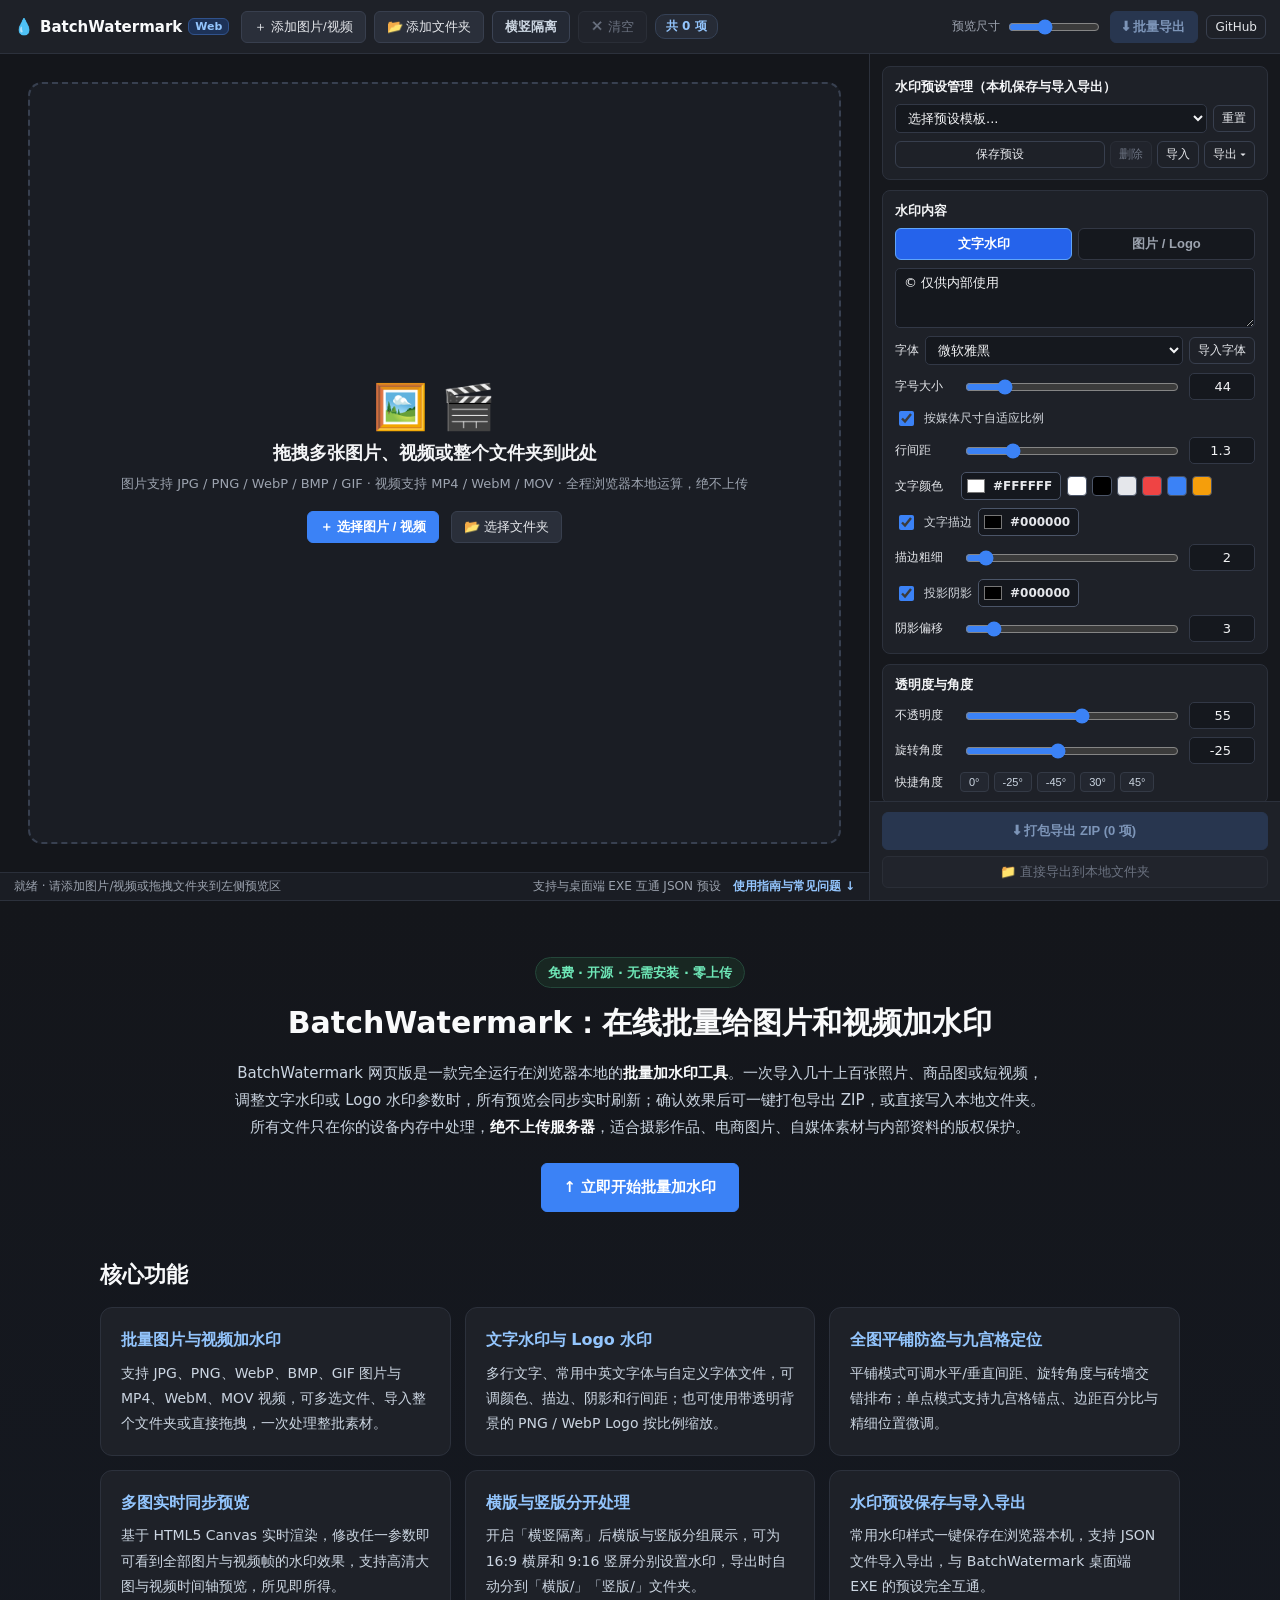
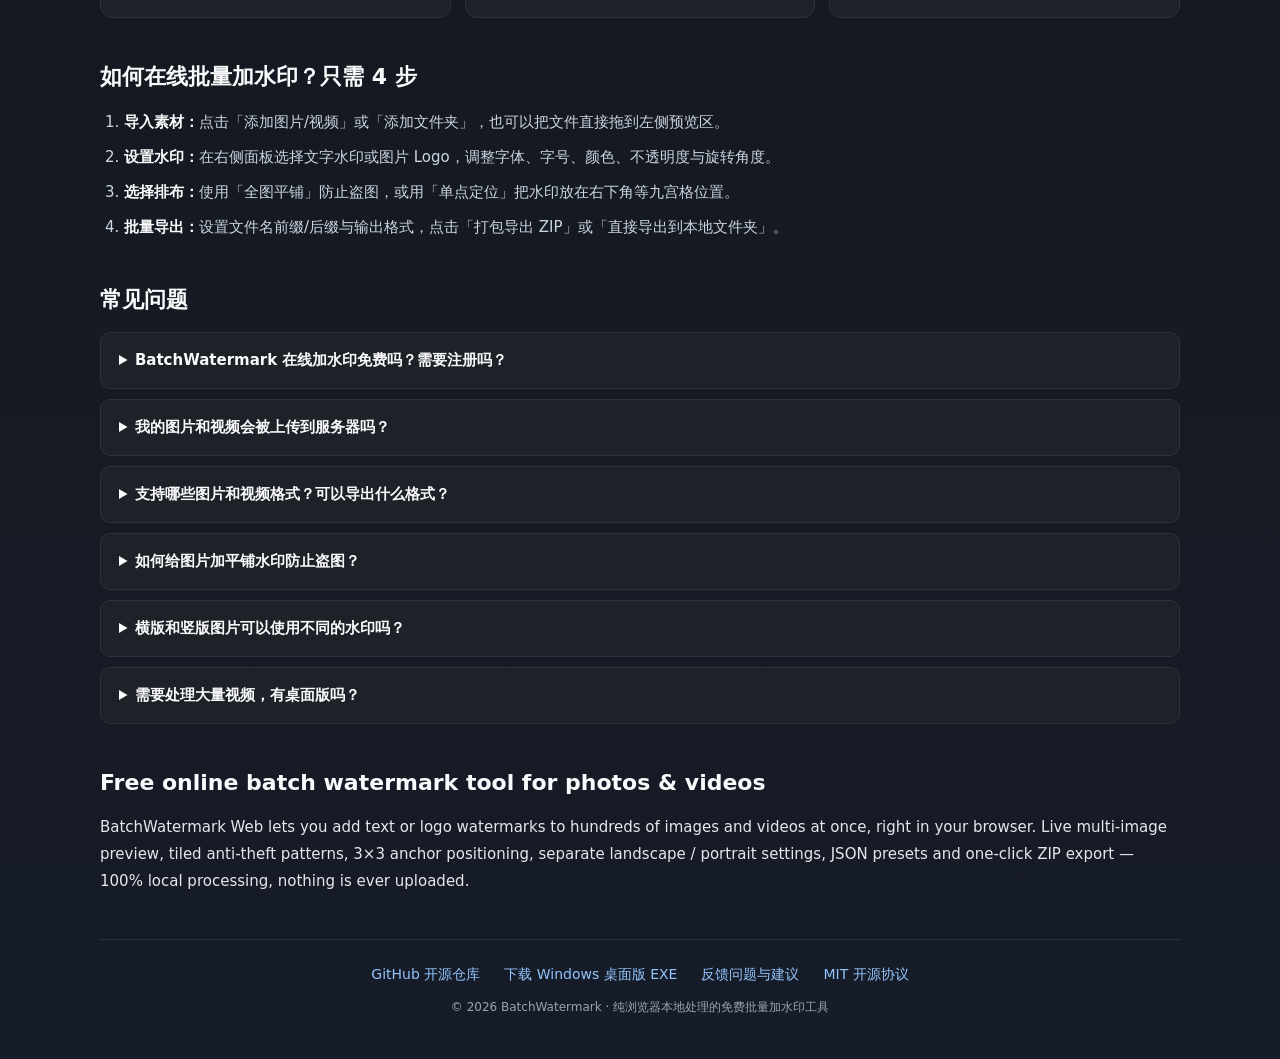
==== commit 7f72ae8d: "feat(web): add crawlable product guide, how-to steps and FAQ section" ====
--- a/web/index.html
+++ b/web/index.html
@@ -53,15 +53,16 @@
   <link rel="stylesheet" href="styles.css" />
 </head>
 <body>
-  <div class="app-shell">
+  <div id="top" class="app-shell">
     <!-- Top Toolbar -->
     <header class="top-bar">
       <div class="top-bar-left">
-        <div class="brand">
+        <h1 class="brand">
           <span class="brand-icon" aria-hidden="true">💧</span>
           <span class="brand-title">BatchWatermark</span>
           <span class="brand-tag">Web</span>
-        </div>
+          <span class="sr-only">在线批量给图片和视频加水印工具</span>
+        </h1>
 
         <button id="btnAddFiles" class="btn" type="button" title="选择多张图片或视频">＋ 添加图片/视频</button>
         <button id="btnAddFolder" class="btn" type="button" title="导入整个文件夹中的所有图片与视频">📂 添加文件夹</button>
@@ -137,7 +138,10 @@
         <!-- Status Bar -->
         <footer class="status-bar">
           <span id="statusText">就绪 · 请添加图片/视频或拖拽文件夹到左侧预览区</span>
-          <span class="muted-text">支持与桌面端 EXE 互通 JSON 预设</span>
+          <span class="status-right">
+            <span class="muted-text">支持与桌面端 EXE 互通 JSON 预设</span>
+            <a class="guide-link" href="#guide">使用指南与常见问题 ↓</a>
+          </span>
         </footer>
       </section>
 
@@ -435,6 +439,111 @@
     </main>
   </div>
 
+  <!-- Crawlable product guide: features / how-to / FAQ (scroll below the app) -->
+  <div class="site-guide-wrap">
+    <article id="guide" class="site-guide" aria-labelledby="guideTitle">
+      <header class="guide-hero">
+        <p class="guide-eyebrow">免费 · 开源 · 无需安装 · 零上传</p>
+        <h2 id="guideTitle">BatchWatermark：在线批量给图片和视频加水印</h2>
+        <p class="guide-lead">
+          BatchWatermark 网页版是一款完全运行在浏览器本地的<strong>批量加水印工具</strong>。一次导入几十上百张照片、商品图或短视频，
+          调整文字水印或 Logo 水印参数时，所有预览会同步实时刷新；确认效果后可一键打包导出 ZIP，或直接写入本地文件夹。
+          所有文件只在你的设备内存中处理，<strong>绝不上传服务器</strong>，适合摄影作品、电商图片、自媒体素材与内部资料的版权保护。
+        </p>
+        <a class="btn btn-primary guide-cta" href="#top">↑ 立即开始批量加水印</a>
+      </header>
+
+      <section class="guide-section" aria-labelledby="featTitle">
+        <h2 id="featTitle">核心功能</h2>
+        <ul class="feature-grid">
+          <li class="feature-item">
+            <h3>批量图片与视频加水印</h3>
+            <p>支持 JPG、PNG、WebP、BMP、GIF 图片与 MP4、WebM、MOV 视频，可多选文件、导入整个文件夹或直接拖拽，一次处理整批素材。</p>
+          </li>
+          <li class="feature-item">
+            <h3>文字水印与 Logo 水印</h3>
+            <p>多行文字、常用中英文字体与自定义字体文件，可调颜色、描边、阴影和行间距；也可使用带透明背景的 PNG / WebP Logo 按比例缩放。</p>
+          </li>
+          <li class="feature-item">
+            <h3>全图平铺防盗与九宫格定位</h3>
+            <p>平铺模式可调水平/垂直间距、旋转角度与砖墙交错排布；单点模式支持九宫格锚点、边距百分比与精细位置微调。</p>
+          </li>
+          <li class="feature-item">
+            <h3>多图实时同步预览</h3>
+            <p>基于 HTML5 Canvas 实时渲染，修改任一参数即可看到全部图片与视频帧的水印效果，支持高清大图与视频时间轴预览，所见即所得。</p>
+          </li>
+          <li class="feature-item">
+            <h3>横版与竖版分开处理</h3>
+            <p>开启「横竖隔离」后横版与竖版分组展示，可为 16:9 横屏和 9:16 竖屏分别设置水印，导出时自动分到「横版/」「竖版/」文件夹。</p>
+          </li>
+          <li class="feature-item">
+            <h3>水印预设保存与导入导出</h3>
+            <p>常用水印样式一键保存在浏览器本机，支持 JSON 文件导入导出，与 BatchWatermark 桌面端 EXE 的预设完全互通。</p>
+          </li>
+        </ul>
+      </section>
+
+      <section class="guide-section" aria-labelledby="howtoTitle">
+        <h2 id="howtoTitle">如何在线批量加水印？只需 4 步</h2>
+        <ol class="howto-steps">
+          <li><strong>导入素材：</strong>点击「添加图片/视频」或「添加文件夹」，也可以把文件直接拖到左侧预览区。</li>
+          <li><strong>设置水印：</strong>在右侧面板选择文字水印或图片 Logo，调整字体、字号、颜色、不透明度与旋转角度。</li>
+          <li><strong>选择排布：</strong>使用「全图平铺」防止盗图，或用「单点定位」把水印放在右下角等九宫格位置。</li>
+          <li><strong>批量导出：</strong>设置文件名前缀/后缀与输出格式，点击「打包导出 ZIP」或「直接导出到本地文件夹」。</li>
+        </ol>
+      </section>
+
+      <section class="guide-section" aria-labelledby="faqTitle">
+        <h2 id="faqTitle">常见问题</h2>
+        <div class="faq-list">
+          <details class="faq-item">
+            <summary>BatchWatermark 在线加水印免费吗？需要注册吗？</summary>
+            <p>完全免费并基于 MIT 协议开源，无需注册登录、不限使用次数，打开网页即可使用。</p>
+          </details>
+          <details class="faq-item">
+            <summary>我的图片和视频会被上传到服务器吗？</summary>
+            <p>不会。图片解码、水印绘制、视频录制与 ZIP 打包全部在浏览器本地完成，网页没有任何上传接口，可放心处理私密或商业素材。</p>
+          </details>
+          <details class="faq-item">
+            <summary>支持哪些图片和视频格式？可以导出什么格式？</summary>
+            <p>图片支持 JPG / PNG / WebP / BMP / GIF，可保持原格式或导出为 JPEG、PNG、WebP 并调节质量；视频支持 MP4 / WebM / MOV，通过浏览器原生 MediaRecorder 导出 MP4 或 WebM，并可保留原声。</p>
+          </details>
+          <details class="faq-item">
+            <summary>如何给图片加平铺水印防止盗图？</summary>
+            <p>在「位置与排布」中选择「全图平铺」，设置 -25° 或 -45° 的旋转角度、合适的不透明度与间距，并勾选「奇偶行交错排布」，即可得到覆盖整张图片、难以裁剪去除的防盗水印。</p>
+          </details>
+          <details class="faq-item">
+            <summary>横版和竖版图片可以使用不同的水印吗？</summary>
+            <p>可以。点击顶部「横竖隔离」，勾选「横版与竖版使用独立水印参数」，即可分别编辑两种方向的水印，导出时自动保存到「横版/」与「竖版/」子文件夹。</p>
+          </details>
+          <details class="faq-item">
+            <summary>需要处理大量视频，有桌面版吗？</summary>
+            <p>有。BatchWatermark 提供基于 Python、PySide6 与 FFmpeg 的 Windows 桌面端，导出 H.264 MP4 更快、兼容性更好，可在 <a href="https://github.com/drank5090/BatchWatermark/releases" target="_blank" rel="noopener">GitHub Releases</a> 免费下载 EXE，预设 JSON 与网页版互通。</p>
+          </details>
+        </div>
+      </section>
+
+      <section class="guide-section" lang="en" aria-labelledby="enTitle">
+        <h2 id="enTitle">Free online batch watermark tool for photos &amp; videos</h2>
+        <p>
+          BatchWatermark Web lets you add text or logo watermarks to hundreds of images and videos at once, right in your browser.
+          Live multi-image preview, tiled anti-theft patterns, 3×3 anchor positioning, separate landscape / portrait settings,
+          JSON presets and one-click ZIP export — 100% local processing, nothing is ever uploaded.
+        </p>
+      </section>
+
+      <footer class="guide-footer">
+        <nav class="guide-links" aria-label="项目链接">
+          <a href="https://github.com/drank5090/BatchWatermark" target="_blank" rel="noopener">GitHub 开源仓库</a>
+          <a href="https://github.com/drank5090/BatchWatermark/releases" target="_blank" rel="noopener">下载 Windows 桌面版 EXE</a>
+          <a href="https://github.com/drank5090/BatchWatermark/issues" target="_blank" rel="noopener">反馈问题与建议</a>
+          <a href="https://github.com/drank5090/BatchWatermark/blob/main/LICENSE" target="_blank" rel="noopener">MIT 开源协议</a>
+        </nav>
+        <p class="muted-text">© 2026 BatchWatermark · 纯浏览器本地处理的免费批量加水印工具</p>
+      </footer>
+    </article>
+  </div>
+
   <!-- Hidden File Inputs -->
   <input id="fileInputMedia" type="file" multiple accept="image/*,video/*" hidden />
   <input id="fileInputFolder" type="file" webkitdirectory directory multiple hidden />
--- a/web/styles.css
+++ b/web/styles.css
@@ -29,22 +29,42 @@
 body {
   margin: 0;
   padding: 0;
-  height: 100%;
   background: var(--bg-app);
   color: var(--text);
   font-family: "Microsoft YaHei UI", "PingFang SC", "Segoe UI", system-ui, -apple-system, sans-serif;
   font-size: 13px;
-  overflow: hidden;
+}
+
+/* The app fills the first viewport; the crawlable guide sits below it. */
+html {
+  scroll-behavior: smooth;
+}
+
+body {
+  overflow-x: hidden;
 }
 
 .hidden {
   display: none !important;
 }
 
+.sr-only {
+  position: absolute !important;
+  width: 1px;
+  height: 1px;
+  padding: 0;
+  margin: -1px;
+  overflow: hidden;
+  clip: rect(0, 0, 0, 0);
+  white-space: nowrap;
+  border: 0;
+}
+
 .app-shell {
   display: flex;
   flex-direction: column;
   height: 100vh;
+  height: 100dvh;
 }
 
 /* ---- Top Bar ---- */
@@ -72,7 +92,10 @@
   display: flex;
   align-items: center;
   gap: 6px;
-  margin-right: 4px;
+  margin: 0 4px 0 0;
+  font-size: inherit;
+  font-weight: inherit;
+  line-height: normal;
 }
 
 .brand-icon {
@@ -391,6 +414,7 @@
 .gallery-scroll {
   flex: 1;
   overflow-y: auto;
+  overscroll-behavior: contain;
   padding: 16px;
   display: flex;
   flex-direction: column;
@@ -583,6 +607,23 @@
   flex-shrink: 0;
 }
 
+.status-right {
+  display: inline-flex;
+  align-items: center;
+  gap: 12px;
+  white-space: nowrap;
+}
+
+.guide-link {
+  color: var(--accent-soft);
+  text-decoration: none;
+  font-weight: 600;
+}
+
+.guide-link:hover {
+  text-decoration: underline;
+}
+
 /* ---- Right Control Panel ---- */
 .control-panel {
   width: 410px;
@@ -597,6 +638,7 @@
 .panel-scroll {
   flex: 1;
   overflow-y: auto;
+  overscroll-behavior: contain;
   padding: 12px;
   display: flex;
   flex-direction: column;
@@ -1093,6 +1135,166 @@
   background: #4b5568;
 }
 
+/* ---- Crawlable Product Guide (below the app viewport) ---- */
+.site-guide-wrap {
+  background: linear-gradient(180deg, #14161b 0%, #161c28 100%);
+  border-top: 1px solid var(--border);
+  padding: 56px 20px 40px;
+}
+
+.site-guide {
+  max-width: 1080px;
+  margin: 0 auto;
+  font-size: 15px;
+  line-height: 1.8;
+  color: var(--text);
+}
+
+.site-guide h2 {
+  margin: 0 0 16px;
+  font-size: 22px;
+  line-height: 1.4;
+  color: var(--text-strong);
+}
+
+.site-guide h3 {
+  margin: 0 0 6px;
+  font-size: 16px;
+  color: var(--accent-soft);
+}
+
+.site-guide p {
+  margin: 0;
+}
+
+.site-guide a:not(.btn) {
+  color: var(--accent-soft);
+}
+
+.guide-hero {
+  text-align: center;
+  margin-bottom: 48px;
+}
+
+.guide-hero h2 {
+  font-size: 30px;
+}
+
+.guide-eyebrow {
+  display: inline-block;
+  margin-bottom: 14px !important;
+  padding: 3px 12px;
+  border-radius: 999px;
+  border: 1px solid #24473a;
+  background: #182722;
+  color: #6ee7b7;
+  font-size: 13px;
+  font-weight: 600;
+}
+
+.guide-lead {
+  max-width: 820px;
+  margin: 0 auto 22px !important;
+  color: #cbd5e1;
+}
+
+.guide-lead strong {
+  color: var(--text-strong);
+}
+
+.guide-cta {
+  display: inline-block;
+  padding: 10px 22px;
+  font-size: 15px;
+  text-decoration: none;
+}
+
+.guide-section {
+  margin-bottom: 44px;
+}
+
+.feature-grid {
+  list-style: none;
+  margin: 0;
+  padding: 0;
+  display: grid;
+  grid-template-columns: repeat(auto-fit, minmax(300px, 1fr));
+  gap: 14px;
+}
+
+.feature-item {
+  background: var(--bg-panel);
+  border: 1px solid var(--border);
+  border-radius: 12px;
+  padding: 18px 20px;
+  font-size: 14px;
+  color: #cbd5e1;
+}
+
+.howto-steps {
+  margin: 0;
+  padding-left: 1.6em;
+  display: grid;
+  gap: 8px;
+  color: #cbd5e1;
+}
+
+.howto-steps strong {
+  color: var(--text-strong);
+}
+
+.faq-list {
+  display: grid;
+  gap: 10px;
+}
+
+.faq-item {
+  background: var(--bg-panel);
+  border: 1px solid var(--border);
+  border-radius: 10px;
+  padding: 0 18px;
+}
+
+.faq-item summary {
+  cursor: pointer;
+  padding: 14px 0;
+  font-weight: 600;
+  color: var(--text-strong);
+}
+
+.faq-item[open] summary {
+  color: var(--accent-soft);
+}
+
+.faq-item p {
+  padding: 0 0 16px;
+  font-size: 14px;
+  color: #cbd5e1;
+}
+
+.guide-footer {
+  border-top: 1px solid var(--border);
+  padding-top: 22px;
+  text-align: center;
+}
+
+.guide-links {
+  display: flex;
+  flex-wrap: wrap;
+  justify-content: center;
+  gap: 8px 24px;
+  margin-bottom: 10px;
+  font-size: 14px;
+}
+
+.guide-links a {
+  text-decoration: none;
+}
+
+.guide-links a:hover {
+  text-decoration: underline;
+}
+
 /* Responsive adjustments for laptop & tablet viewports */
 @media (max-width: 1340px) {
   .privacy-pill {
@@ -1119,10 +1321,6 @@
 }
 
 @media (max-width: 960px) {
-  html,
-  body {
-    overflow: auto;
-  }
   .app-shell {
     height: auto;
     min-height: 100vh;
@@ -1149,4 +1347,16 @@
     max-width: none;
     min-width: 0;
   }
-}
+  .status-bar {
+    flex-wrap: wrap;
+  }
+  .site-guide-wrap {
+    padding: 40px 16px 32px;
+  }
+  .guide-hero h2 {
+    font-size: 24px;
+  }
+  .feature-grid {
+    grid-template-columns: 1fr;
+  }
+}
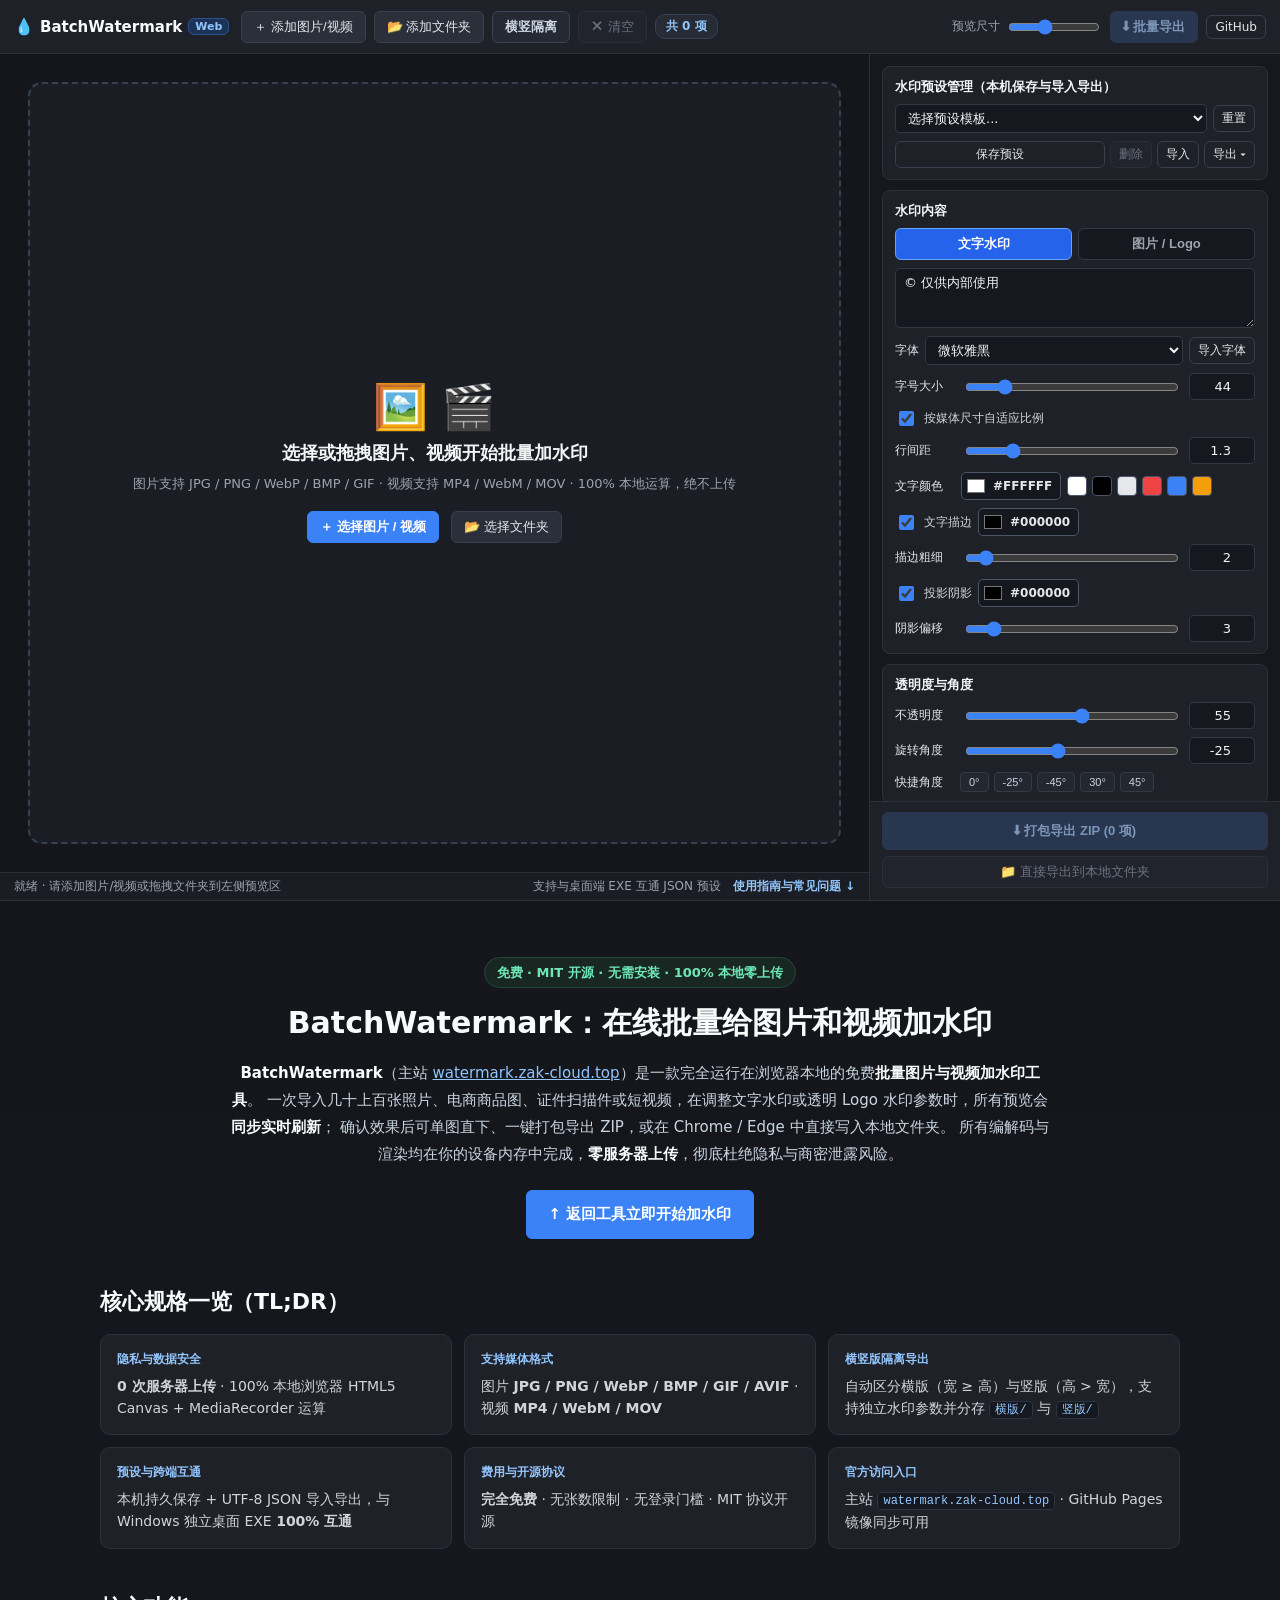
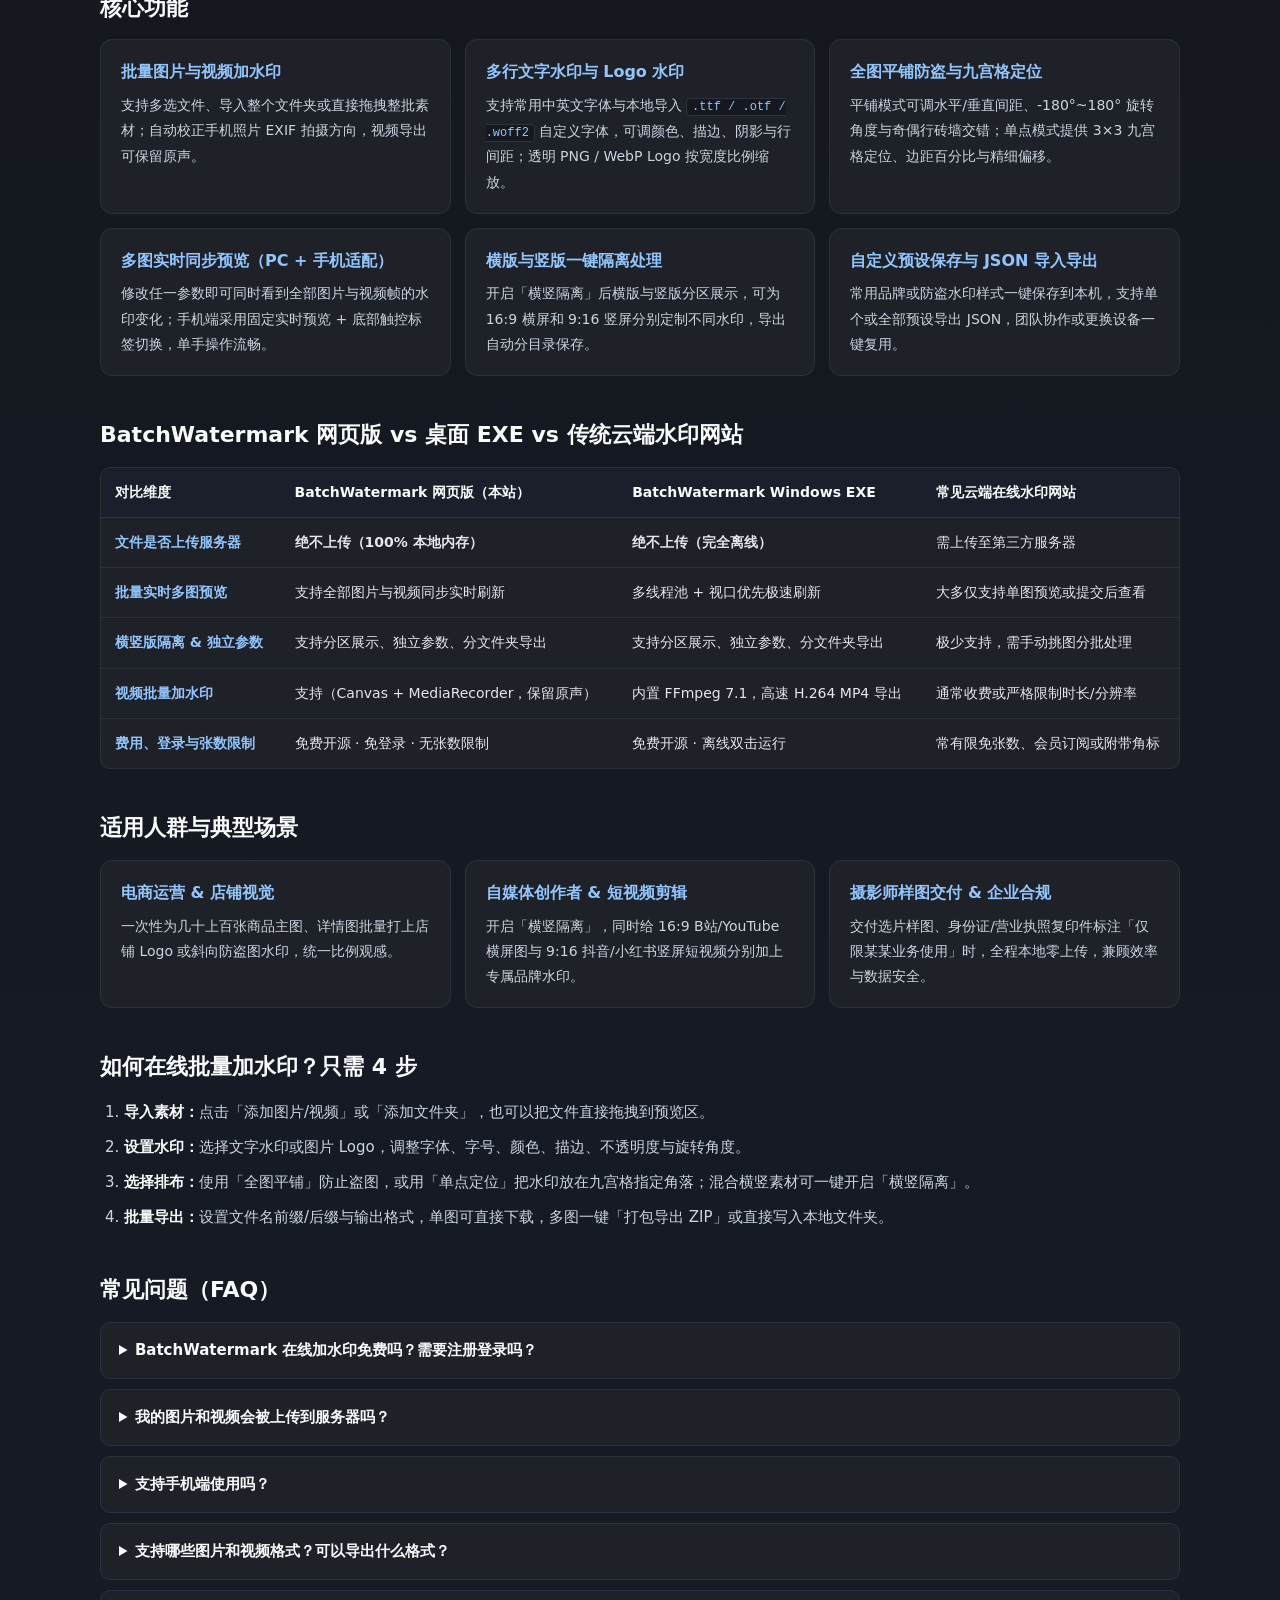
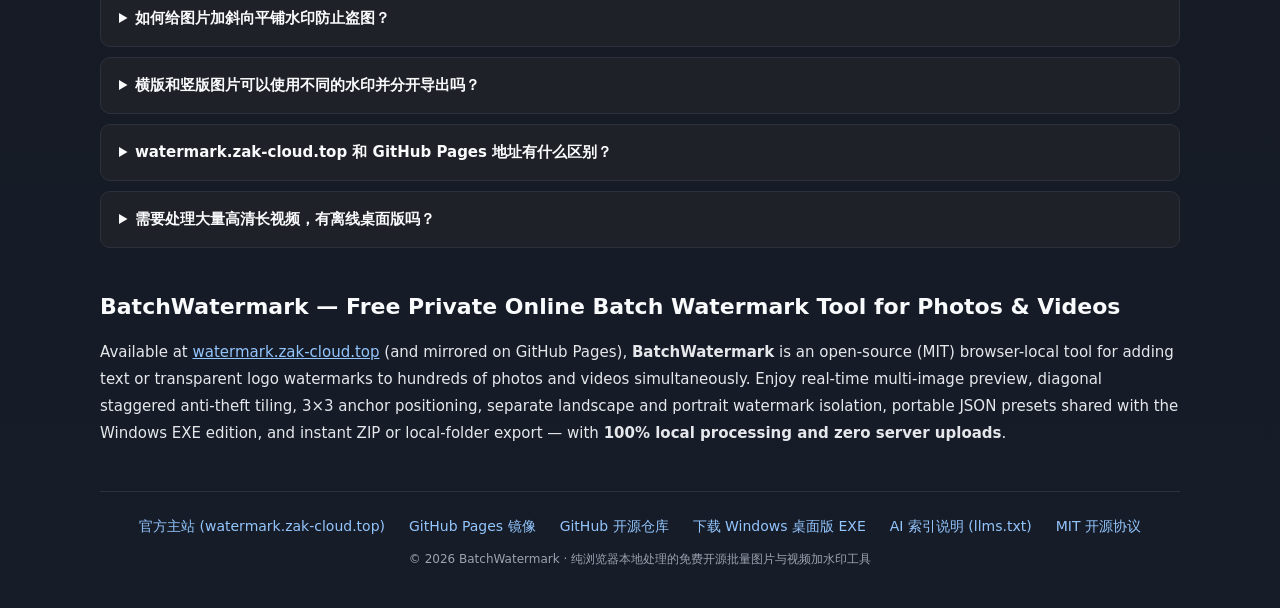
==== commit fd75939d: "feat(web): optimize mobile UI, embed GTM/AdSense, and upgrade SEO/GEO structured content" ====
--- a/web/index.html
+++ b/web/index.html
@@ -2,48 +2,248 @@
 <html lang="zh-CN">
 <head>
   <meta charset="UTF-8" />
-  <meta name="viewport" content="width=device-width, initial-scale=1.0" />
-  <title>在线批量加水印工具 · 图片与视频批量添加文字/Logo水印 | BatchWatermark</title>
-  <meta name="description" content="BatchWatermark 免费在线批量加水印工具：无需安装、不上传服务器，在浏览器本地为多张图片和视频批量添加文字或 Logo 水印，支持全图平铺防盗、九宫格定位、实时多图预览、横竖版分开导出与预设 JSON 导入导出。" />
-  <meta name="keywords" content="批量加水印,在线加水印,图片加水印,视频加水印,批量水印,水印工具,Logo水印,文字水印,平铺水印,防盗图,免费水印工具,BatchWatermark,batch watermark,watermark online" />
+  <meta name="viewport" content="width=device-width, initial-scale=1.0, viewport-fit=cover" />
+  <title>BatchWatermark 在线批量加水印工具 · 免费图片与视频添加文字/Logo水印（零上传）</title>
+  <meta name="description" content="BatchWatermark（watermark.zak-cloud.top）是免费开源、100% 浏览器本地运行的在线批量加水印工具：无需安装、绝不上传服务器，支持多张图片与视频实时同步预览、文字/Logo 水印、全图平铺防盗、九宫格定位、横竖版隔离分开导出与 JSON 预设管理。" />
+  <meta name="keywords" content="批量加水印,在线加水印,图片加水印,视频加水印,批量水印,免费加水印工具,Logo水印,文字水印,平铺水印,防盗图水印,本地加水印,不上传图片加水印,横竖版水印,BatchWatermark,batch watermark online,watermark photos and videos free" />
   <meta name="author" content="drank5090" />
   <meta name="robots" content="index, follow, max-image-preview:large, max-snippet:-1, max-video-preview:-1" />
-  <link rel="canonical" href="https://drank5090.github.io/BatchWatermark/" />
-  <link rel="alternate" hreflang="zh-CN" href="https://drank5090.github.io/BatchWatermark/" />
-  <link rel="alternate" hreflang="x-default" href="https://drank5090.github.io/BatchWatermark/" />
-
-  <!-- Browser / platform hints -->
+  <link rel="canonical" href="https://watermark.zak-cloud.top/" />
+  <link rel="alternate" hreflang="zh-CN" href="https://watermark.zak-cloud.top/" />
+  <link rel="alternate" hreflang="x-default" href="https://watermark.zak-cloud.top/" />
+
+  <!-- Performance hints for analytics & ads -->
+  <link rel="preconnect" href="https://www.googletagmanager.com" crossorigin />
+  <link rel="dns-prefetch" href="https://pagead2.googlesyndication.com" />
+
+  <!-- Google Tag Manager (GTM-TQG2QNQK) + gtag dataLayer bridge -->
+  <script>
+    window.dataLayer = window.dataLayer || [];
+    function gtag(){dataLayer.push(arguments);}
+    window.dataLayer.push({'gtm.start': new Date().getTime(), event: 'gtm.js'});
+    gtag('js', new Date());
+  </script>
+  <script async src="https://www.googletagmanager.com/gtm.js?id=GTM-TQG2QNQK"></script>
+
+  <!-- Google AdSense (ca-pub-5095229134923261) -->
+  <meta name="google-adsense-account" content="ca-pub-5095229134923261" />
+  <script async src="https://pagead2.googlesyndication.com/pagead/js/adsbygoogle.js?client=ca-pub-5095229134923261" crossorigin="anonymous"></script>
+
+  <!-- Browser / mobile / platform hints -->
   <meta name="application-name" content="BatchWatermark Web" />
+  <meta name="apple-mobile-web-app-capable" content="yes" />
+  <meta name="apple-mobile-web-app-status-bar-style" content="black-translucent" />
   <meta name="apple-mobile-web-app-title" content="BatchWatermark" />
+  <meta name="mobile-web-app-capable" content="yes" />
   <meta name="theme-color" content="#1e2128" />
   <meta name="color-scheme" content="dark" />
   <meta name="format-detection" content="telephone=no" />
-  <!-- Baidu / domestic browsers: render with WebKit, keep desktop + mobile, forbid transcoding -->
   <meta name="renderer" content="webkit" />
   <meta name="applicable-device" content="pc,mobile" />
   <meta http-equiv="Cache-Control" content="no-transform" />
   <meta http-equiv="Cache-Control" content="no-siteapp" />
 
-  <!-- Open Graph (Facebook / LinkedIn / WeChat / Slack / Discord previews) -->
+  <!-- Open Graph (WeChat / Facebook / LinkedIn / Slack / Discord) -->
   <meta property="og:type" content="website" />
   <meta property="og:site_name" content="BatchWatermark" />
   <meta property="og:locale" content="zh_CN" />
-  <meta property="og:url" content="https://drank5090.github.io/BatchWatermark/" />
-  <meta property="og:title" content="BatchWatermark · 免费在线批量给图片和视频加水印" />
-  <meta property="og:description" content="打开即用、零上传：在浏览器本地批量为图片与视频添加文字或 Logo 水印，实时多图同步预览，支持平铺防盗、横竖版分开导出与预设管理。" />
-  <meta property="og:image" content="https://drank5090.github.io/BatchWatermark/og-image.png" />
-  <meta property="og:image:secure_url" content="https://drank5090.github.io/BatchWatermark/og-image.png" />
+  <meta property="og:locale:alternate" content="en_US" />
+  <meta property="og:url" content="https://watermark.zak-cloud.top/" />
+  <meta property="og:title" content="BatchWatermark · 免费在线批量给图片和视频加水印（纯本地零上传）" />
+  <meta property="og:description" content="打开即用、绝不上传服务器：在浏览器本地批量为图片与视频添加文字或 Logo 水印，支持实时多图预览、平铺防盗、横竖版隔离导出与预设导入导出。" />
+  <meta property="og:image" content="https://watermark.zak-cloud.top/og-image.png" />
+  <meta property="og:image:secure_url" content="https://watermark.zak-cloud.top/og-image.png" />
   <meta property="og:image:type" content="image/png" />
   <meta property="og:image:width" content="1200" />
   <meta property="og:image:height" content="630" />
-  <meta property="og:image:alt" content="BatchWatermark 在线批量加水印工具界面：多张图片同步实时预览平铺水印" />
+  <meta property="og:image:alt" content="BatchWatermark 在线批量加水印工具界面：多张图片与视频同步实时预览平铺水印" />
 
   <!-- Twitter / X Card -->
   <meta name="twitter:card" content="summary_large_image" />
-  <meta name="twitter:title" content="BatchWatermark · 免费在线批量给图片和视频加水印" />
-  <meta name="twitter:description" content="打开即用、零上传：在浏览器本地批量为图片与视频添加文字或 Logo 水印，实时多图同步预览，支持平铺防盗、横竖版分开导出与预设管理。" />
-  <meta name="twitter:image" content="https://drank5090.github.io/BatchWatermark/og-image.png" />
-  <meta name="twitter:image:alt" content="BatchWatermark 在线批量加水印工具界面：多张图片同步实时预览平铺水印" />
+  <meta name="twitter:title" content="BatchWatermark · 免费在线批量给图片和视频加水印（纯本地零上传）" />
+  <meta name="twitter:description" content="打开即用、绝不上传服务器：在浏览器本地批量为图片与视频添加文字或 Logo 水印，支持实时多图预览、平铺防盗、横竖版隔离导出与预设导入导出。" />
+  <meta name="twitter:image" content="https://watermark.zak-cloud.top/og-image.png" />
+  <meta name="twitter:image:alt" content="BatchWatermark 在线批量加水印工具界面：多张图片与视频同步实时预览平铺水印" />
+
+  <!-- Structured Data (JSON-LD @graph for SEO & Generative Engine Optimization / GEO) -->
+  <script type="application/ld+json">
+  {
+    "@context": "https://schema.org",
+    "@graph": [
+      {
+        "@type": "WebSite",
+        "@id": "https://watermark.zak-cloud.top/#website",
+        "name": "BatchWatermark",
+        "alternateName": ["BatchWatermark Web", "在线批量加水印工具"],
+        "url": "https://watermark.zak-cloud.top/",
+        "inLanguage": ["zh-CN", "en"],
+        "sameAs": [
+          "https://drank5090.github.io/BatchWatermark/",
+          "https://github.com/drank5090/BatchWatermark"
+        ]
+      },
+      {
+        "@type": "WebApplication",
+        "@id": "https://watermark.zak-cloud.top/#app",
+        "name": "BatchWatermark 在线批量加水印工具",
+        "alternateName": ["BatchWatermark Web", "Batch Watermark Online"],
+        "url": "https://watermark.zak-cloud.top/",
+        "sameAs": [
+          "https://drank5090.github.io/BatchWatermark/",
+          "https://github.com/drank5090/BatchWatermark"
+        ],
+        "description": "免费开源、100% 浏览器本地运行的批量图片与视频加水印工具。支持多图与视频实时同步预览、多行文字与透明 Logo 水印、斜向砖墙平铺防盗、3×3 九宫格定位、横竖版隔离独立参数与分文件夹导出、本地持久化预设及 JSON 导入导出。",
+        "applicationCategory": "MultimediaApplication",
+        "applicationSubCategory": "Image and Video Watermarking Tool",
+        "operatingSystem": "Web Browser (Chrome, Edge, Safari, Firefox, iOS, Android), Windows 10/11",
+        "browserRequirements": "Requires HTML5 Canvas 2D and MediaRecorder support",
+        "softwareVersion": "1.0.0",
+        "isAccessibleForFree": true,
+        "license": "https://opensource.org/licenses/MIT",
+        "screenshot": "https://watermark.zak-cloud.top/og-image.png",
+        "image": "https://watermark.zak-cloud.top/og-image.png",
+        "offers": {
+          "@type": "Offer",
+          "price": "0",
+          "priceCurrency": "CNY"
+        },
+        "author": {
+          "@type": "Person",
+          "name": "drank5090",
+          "url": "https://github.com/drank5090"
+        },
+        "featureList": [
+          "100% 浏览器本地内存运算，图片与视频零上传服务器",
+          "批量导入多张图片、视频或整个文件夹，支持拖拽上传",
+          "多图与视频帧同步实时预览，支持高清大图与视频时间轴播放预览",
+          "支持多行文字水印（自定义字体、描边、投影）与透明 PNG/WebP Logo 水印",
+          "支持全图斜向交错平铺防盗与 3×3 九宫格单点定位",
+          "横版竖版一键隔离展示、独立水印参数设置与自动分文件夹导出",
+          "自定义预设本机保存与 JSON 导入导出，与 Windows 桌面 EXE 互通",
+          "支持单文件直下、零依赖 UTF-8 ZIP 打包导出与 Chrome/Edge 直写本地目录"
+        ]
+      },
+      {
+        "@type": "HowTo",
+        "@id": "https://watermark.zak-cloud.top/#howto",
+        "name": "如何使用 BatchWatermark 在线批量给图片和视频加水印",
+        "description": "无需安装软件、不上传文件，4 步在浏览器本地完成批量图片和视频水印添加与导出。",
+        "totalTime": "PT1M",
+        "tool": [
+          { "@type": "HowToTool", "name": "现代浏览器（Chrome / Edge / Safari / Firefox）" }
+        ],
+        "step": [
+          {
+            "@type": "HowToStep",
+            "position": 1,
+            "name": "导入图片或视频",
+            "text": "点击「添加图片/视频」或「添加文件夹」，也可以直接把多张照片、短视频或整个文件夹拖拽到预览区。"
+          },
+          {
+            "@type": "HowToStep",
+            "position": 2,
+            "name": "调整文字或 Logo 水印参数",
+            "text": "在控制面板中选择文字水印或图片 Logo，调节字体、字号、颜色、描边、阴影、不透明度与旋转角度，所有预览图实时同步刷新。"
+          },
+          {
+            "@type": "HowToStep",
+            "position": 3,
+            "name": "选择平铺或九宫格排布（可选横竖隔离）",
+            "text": "选择「全图平铺」防盗图或「单点定位」九宫格摆放；若同时处理横屏与竖屏素材，可开启「横竖隔离」分别配置参数。"
+          },
+          {
+            "@type": "HowToStep",
+            "position": 4,
+            "name": "一键本地批量导出",
+            "text": "设置文件名前后缀、输出格式与导出质量，点击「打包导出 ZIP」或「直接导出到本地文件夹」即可完成本地保存。"
+          }
+        ]
+      },
+      {
+        "@type": "FAQPage",
+        "@id": "https://watermark.zak-cloud.top/#faq",
+        "mainEntity": [
+          {
+            "@type": "Question",
+            "name": "BatchWatermark 在线加水印免费吗？需要注册登录吗？",
+            "acceptedAnswer": {
+              "@type": "Answer",
+              "text": "完全免费并基于 MIT 协议开源，无需注册登录、无张数限制、无强制品牌角标，打开 watermark.zak-cloud.top 或 GitHub Pages 镜像即可直接使用。"
+            }
+          },
+          {
+            "@type": "Question",
+            "name": "我的图片和视频会被上传到服务器吗？",
+            "acceptedAnswer": {
+              "@type": "Answer",
+              "text": "绝不会上传。BatchWatermark 的图片解码、Canvas 水印绘制、MediaRecorder 视频合成与 ZIP 打包全部在您的浏览器本地内存中完成，没有任何文件上传接口，适合处理商业素材、证件照与内部文档。"
+            }
+          },
+          {
+            "@type": "Question",
+            "name": "支持手机端使用吗？",
+            "acceptedAnswer": {
+              "@type": "Answer",
+              "text": "支持。网页版针对 iOS Safari 与 Android 浏览器做了专属移动端布局优化：顶部固定实时预览区，下方通过分类标签切换文字、样式、排布、预设与导出设置，单图支持直接下载保存到手机。"
+            }
+          },
+          {
+            "@type": "Question",
+            "name": "支持哪些图片和视频格式？可以导出什么格式？",
+            "acceptedAnswer": {
+              "@type": "Answer",
+              "text": "图片支持 JPG / JPEG / PNG / WebP / BMP / GIF / AVIF，可保持原格式或转换为 JPEG、PNG、WebP 并调节质量；视频支持 MP4 / WebM / MOV，通过浏览器本地 MediaRecorder 导出 MP4 或 WebM 并保留原声。"
+            }
+          },
+          {
+            "@type": "Question",
+            "name": "如何给图片加斜向平铺水印防止盗图？",
+            "acceptedAnswer": {
+              "@type": "Answer",
+              "text": "在「位置与排布」中选择「全图平铺」，将旋转角度设为 -25° 或 -45°，调节不透明度与水平/垂直间距，并勾选「奇偶行交错排布（砖墙错位）」，即可生成覆盖整张图片、难以裁剪去除的防盗水印。"
+            }
+          },
+          {
+            "@type": "Question",
+            "name": "横版和竖版图片可以使用不同的水印并分开导出吗？",
+            "acceptedAnswer": {
+              "@type": "Answer",
+              "text": "可以。点击顶部「横竖隔离」，预览区会自动分为「横版媒体区（宽 ≥ 高）」和「竖版媒体区（高 > 宽）」；勾选「横版与竖版使用独立水印参数」即可分别调节，导出时自动归入「横版/」和「竖版/」子文件夹。"
+            }
+          },
+          {
+            "@type": "Question",
+            "name": "watermark.zak-cloud.top 和 GitHub Pages 地址有什么区别？",
+            "acceptedAnswer": {
+              "@type": "Answer",
+              "text": "两个地址部署的是同一套开源代码，功能完全一致。watermark.zak-cloud.top 是官方推荐主站（访问更稳定且支持根路径完整 SEO/PWA 特性），drank5090.github.io/BatchWatermark/ 是官方 GitHub Pages 镜像。"
+            }
+          },
+          {
+            "@type": "Question",
+            "name": "需要处理大量高清长视频，有离线桌面版吗？",
+            "acceptedAnswer": {
+              "@type": "Answer",
+              "text": "有。BatchWatermark 提供基于 Python、PySide6 与内置 FFmpeg 7.1 的 Windows 独立单文件 EXE，导出 H.264 MP4 速度更快、格式兼容更广，可在 GitHub Releases 免费下载，且预设 JSON 与网页版 100% 互通。"
+            }
+          }
+        ]
+      },
+      {
+        "@type": "BreadcrumbList",
+        "@id": "https://watermark.zak-cloud.top/#breadcrumb",
+        "itemListElement": [
+          {
+            "@type": "ListItem",
+            "position": 1,
+            "name": "BatchWatermark 首页",
+            "item": "https://watermark.zak-cloud.top/"
+          }
+        ]
+      }
+    ]
+  }
+  </script>
 
   <!-- Icons & PWA manifest -->
   <link rel="icon" href="favicon.ico" sizes="48x48" />
@@ -53,6 +253,9 @@
   <link rel="stylesheet" href="styles.css" />
 </head>
 <body>
+  <!-- Google Tag Manager (noscript) -->
+  <noscript><iframe src="https://www.googletagmanager.com/ns.html?id=GTM-TQG2QNQK" height="0" width="0" style="display:none;visibility:hidden"></iframe></noscript>
+
   <div id="top" class="app-shell">
     <!-- Top Toolbar -->
     <header class="top-bar">
@@ -64,8 +267,8 @@
           <span class="sr-only">在线批量给图片和视频加水印工具</span>
         </h1>
 
-        <button id="btnAddFiles" class="btn" type="button" title="选择多张图片或视频">＋ 添加图片/视频</button>
-        <button id="btnAddFolder" class="btn" type="button" title="导入整个文件夹中的所有图片与视频">📂 添加文件夹</button>
+        <button id="btnAddFiles" class="btn desktop-only-inline" type="button" title="选择多张图片或视频">＋ 添加图片/视频</button>
+        <button id="btnAddFolder" class="btn desktop-only-inline" type="button" title="导入整个文件夹中的所有图片与视频">📂 添加文件夹</button>
         <button id="btnIsolateToggle" class="btn btn-toggle" type="button" aria-pressed="false" title="开启后横版与竖版分开展示、支持独立参数，并分文件夹导出">横竖隔离</button>
         <button id="btnClearAll" class="btn btn-danger" type="button" disabled>✕ 清空</button>
         <span id="countBadge" class="count-badge">共 0 项</span>
@@ -77,7 +280,7 @@
           <span class="muted-text">预览尺寸</span>
           <input id="cardSizeSlider" type="range" min="170" max="380" value="250" />
         </label>
-        <button id="btnTopExport" class="btn btn-primary" type="button" disabled>⬇ 批量导出</button>
+        <button id="btnTopExport" class="btn btn-primary desktop-only-inline" type="button" disabled>⬇ 批量导出</button>
         <a class="btn btn-ghost repo-link" href="https://github.com/drank5090/BatchWatermark" target="_blank" rel="noopener noreferrer" title="查看 GitHub 开源仓库与桌面端 EXE 下载">GitHub</a>
       </div>
     </header>
@@ -86,28 +289,37 @@
     <main class="workspace">
       <!-- Left Gallery Area -->
       <section id="galleryPane" class="gallery-pane" aria-label="实时多图预览区">
+        <!-- Mobile-only compact preview bar when items are loaded -->
+        <div id="mobileGalleryBar" class="mobile-gallery-bar hidden">
+          <span id="mobileGallerySummary" class="mobile-gallery-summary">实时预览</span>
+          <div class="mobile-gallery-bar-actions">
+            <button id="btnMobileExpandGallery" class="btn-pill" type="button">展开画廊</button>
+            <a class="btn-pill mobile-guide-pill" href="#guide">指南</a>
+          </div>
+        </div>
+
         <!-- Orientation Isolation Scope Filter Bar -->
         <div id="galleryFilterBar" class="gallery-filter-bar hidden">
           <div class="filter-bar-left">
             <span class="filter-label">横竖隔离视图：</span>
             <div class="pill-group" role="group" aria-label="横竖视图筛选">
-              <button class="btn-pill active" data-scope="both" type="button">分组并列显示</button>
-              <button class="btn-pill" id="btnScopeLand" data-scope="landscape" type="button">仅看横版 (0)</button>
-              <button class="btn-pill" id="btnScopePort" data-scope="portrait" type="button">仅看竖版 (0)</button>
-            </div>
-          </div>
-          <span class="muted-text">导出时将自动分别保存到「横版/」与「竖版/」子文件夹</span>
+              <button class="btn-pill active" data-scope="both" type="button">分组并列</button>
+              <button class="btn-pill" id="btnScopeLand" data-scope="landscape" type="button">仅横版 (0)</button>
+              <button class="btn-pill" id="btnScopePort" data-scope="portrait" type="button">仅竖版 (0)</button>
+            </div>
+          </div>
+          <span class="muted-text desktop-only-inline">导出时将自动分别保存到「横版/」与「竖版/」子文件夹</span>
         </div>
 
         <!-- Empty Drop Zone -->
         <div id="emptyState" class="empty-state">
           <div id="dropZone" class="drop-zone">
             <div class="drop-icons" aria-hidden="true">🖼️ 🎬</div>
-            <h2>拖拽多张图片、视频或整个文件夹到此处</h2>
-            <p class="drop-sub">图片支持 JPG / PNG / WebP / BMP / GIF · 视频支持 MP4 / WebM / MOV · 全程浏览器本地运算，绝不上传</p>
+            <h2>选择或拖拽图片、视频开始批量加水印</h2>
+            <p class="drop-sub">图片支持 JPG / PNG / WebP / BMP / GIF · 视频支持 MP4 / WebM / MOV · 100% 本地运算，绝不上传</p>
             <div class="drop-actions">
               <button id="btnEmptyAddFiles" class="btn btn-primary" type="button">＋ 选择图片 / 视频</button>
-              <button id="btnEmptyAddFolder" class="btn" type="button">📂 选择文件夹</button>
+              <button id="btnEmptyAddFolder" class="btn desktop-only-inline" type="button">📂 选择文件夹</button>
             </div>
           </div>
         </div>
@@ -139,17 +351,26 @@
         <footer class="status-bar">
           <span id="statusText">就绪 · 请添加图片/视频或拖拽文件夹到左侧预览区</span>
           <span class="status-right">
-            <span class="muted-text">支持与桌面端 EXE 互通 JSON 预设</span>
+            <span class="muted-text desktop-only-inline">支持与桌面端 EXE 互通 JSON 预设</span>
             <a class="guide-link" href="#guide">使用指南与常见问题 ↓</a>
           </span>
         </footer>
       </section>
 
-      <!-- Right Control Panel -->
-      <aside class="control-panel" aria-label="水印参数操作面板">
+      <!-- Right Control Panel (Desktop sidebar / Mobile tabbed drawer below pinned preview) -->
+      <aside id="controlPanel" class="control-panel" data-active-mobile-tab="content" aria-label="水印参数操作面板">
+        <!-- Mobile-only thumb-friendly parameter category tabs -->
+        <nav id="mobileParamTabs" class="mobile-param-tabs" role="tablist" aria-label="水印参数分类">
+          <button class="mobile-tab-btn active" role="tab" aria-selected="true" data-mobile-tab="content" type="button">内容</button>
+          <button class="mobile-tab-btn" role="tab" aria-selected="false" data-mobile-tab="style" type="button">透明/角度</button>
+          <button class="mobile-tab-btn" role="tab" aria-selected="false" data-mobile-tab="layout" type="button">位置排布</button>
+          <button class="mobile-tab-btn" role="tab" aria-selected="false" data-mobile-tab="preset" type="button">预设/隔离</button>
+          <button class="mobile-tab-btn" role="tab" aria-selected="false" data-mobile-tab="export" type="button">导出设置</button>
+        </nav>
+
         <div class="panel-scroll">
           <!-- Orientation Independent Params Card -->
-          <section id="orientationCard" class="section-card orientation-card hidden">
+          <section id="orientationCard" class="section-card orientation-card hidden" data-tab-group="preset">
             <div class="section-title accent-title">横竖隔离 · 参数模式</div>
             <label class="checkbox-row">
               <input id="chkIndependentParams" type="checkbox" />
@@ -165,7 +386,7 @@
           </section>
 
           <!-- Preset Management Card -->
-          <section class="section-card">
+          <section class="section-card" data-tab-group="preset">
             <div class="section-title">水印预设管理（本机保存与导入导出）</div>
             <div class="inline-row">
               <select id="presetSelect" class="input-select grow" aria-label="选择水印预设"></select>
@@ -186,7 +407,7 @@
           </section>
 
           <!-- Watermark Content Card -->
-          <section class="section-card">
+          <section class="section-card" data-tab-group="content">
             <div class="section-title">水印内容</div>
             <div class="segmented-row">
               <button id="btnTypeText" class="btn-segmented active" type="button">文字水印</button>
@@ -195,7 +416,7 @@
 
             <!-- Text Controls -->
             <div id="textControls" class="control-stack">
-              <textarea id="txtWatermark" class="input-textarea" rows="3" placeholder="输入水印文字（支持多行换行）..."></textarea>
+              <textarea id="txtWatermark" class="input-textarea" rows="2" placeholder="输入水印文字（支持多行换行）..."></textarea>
 
               <div class="inline-row">
                 <span class="field-label short">字体</span>
@@ -240,12 +461,12 @@
                   <span id="clrTextHex">#FFFFFF</span>
                 </label>
                 <div class="swatches" id="textSwatches">
-                  <button type="button" class="swatch" data-color="#FFFFFF" style="background:#FFFFFF" title="纯白"></button>
-                  <button type="button" class="swatch" data-color="#000000" style="background:#000000" title="纯黑"></button>
-                  <button type="button" class="swatch" data-color="#E5E7EB" style="background:#E5E7EB" title="浅灰"></button>
-                  <button type="button" class="swatch" data-color="#EF4444" style="background:#EF4444" title="红色"></button>
-                  <button type="button" class="swatch" data-color="#3B82F6" style="background:#3B82F6" title="蓝色"></button>
-                  <button type="button" class="swatch" data-color="#F59E0B" style="background:#F59E0B" title="金黄"></button>
+                  <button type="button" class="swatch" data-color="#FFFFFF" style="background:#FFFFFF" title="纯白" aria-label="纯白"></button>
+                  <button type="button" class="swatch" data-color="#000000" style="background:#000000" title="纯黑" aria-label="纯黑"></button>
+                  <button type="button" class="swatch" data-color="#E5E7EB" style="background:#E5E7EB" title="浅灰" aria-label="浅灰"></button>
+                  <button type="button" class="swatch" data-color="#EF4444" style="background:#EF4444" title="红色" aria-label="红色"></button>
+                  <button type="button" class="swatch" data-color="#3B82F6" style="background:#3B82F6" title="蓝色" aria-label="蓝色"></button>
+                  <button type="button" class="swatch" data-color="#F59E0B" style="background:#F59E0B" title="金黄" aria-label="金黄"></button>
                 </div>
               </div>
 
@@ -304,7 +525,7 @@
           </section>
 
           <!-- Appearance Card -->
-          <section class="section-card">
+          <section class="section-card" data-tab-group="style">
             <div class="section-title">透明度与角度</div>
             <div class="slider-row">
               <span class="field-label">不透明度</span>
@@ -327,7 +548,7 @@
           </section>
 
           <!-- Position & Layout Card -->
-          <section class="section-card">
+          <section class="section-card" data-tab-group="layout">
             <div class="section-title">位置与排布</div>
             <div class="segmented-row">
               <button id="btnModeTiled" class="btn-segmented active" type="button">全图平铺</button>
@@ -394,7 +615,7 @@
           </section>
 
           <!-- Export Settings Card -->
-          <section class="section-card">
+          <section class="section-card" data-tab-group="export">
             <div class="section-title">批量导出设置</div>
             <div id="exportIsolationHint" class="info-hint hidden">
               已开启横竖隔离：导出将自动分为「横版/」与「竖版/」子文件夹
@@ -428,10 +649,13 @@
 
         <!-- Sticky Export Footer -->
         <div class="export-footer">
-          <button id="btnExportZip" class="btn btn-primary full-width export-main-btn" type="button" disabled>
-            ⬇ 打包导出 ZIP (0 项)
-          </button>
-          <button id="btnExportDir" class="btn full-width" type="button" disabled title="Chrome / Edge 支持直接将文件写入本地目标文件夹">
+          <div class="export-footer-row">
+            <button id="btnMobileAdd" class="btn mobile-only-flex" type="button">＋ 添加</button>
+            <button id="btnExportZip" class="btn btn-primary grow export-main-btn" type="button" disabled>
+              ⬇ 打包导出 ZIP (0 项)
+            </button>
+          </div>
+          <button id="btnExportDir" class="btn full-width desktop-only-block" type="button" disabled title="Chrome / Edge 支持直接将文件写入本地目标文件夹">
             📁 直接导出到本地文件夹
           </button>
         </div>
@@ -439,107 +663,218 @@
     </main>
   </div>
 
-  <!-- Crawlable product guide: features / how-to / FAQ (scroll below the app) -->
+  <!-- Crawlable Product Guide & GEO Knowledge Hub (scroll below the app viewport) -->
   <div class="site-guide-wrap">
     <article id="guide" class="site-guide" aria-labelledby="guideTitle">
       <header class="guide-hero">
-        <p class="guide-eyebrow">免费 · 开源 · 无需安装 · 零上传</p>
+        <p class="guide-eyebrow">免费 · MIT 开源 · 无需安装 · 100% 本地零上传</p>
         <h2 id="guideTitle">BatchWatermark：在线批量给图片和视频加水印</h2>
         <p class="guide-lead">
-          BatchWatermark 网页版是一款完全运行在浏览器本地的<strong>批量加水印工具</strong>。一次导入几十上百张照片、商品图或短视频，
-          调整文字水印或 Logo 水印参数时，所有预览会同步实时刷新；确认效果后可一键打包导出 ZIP，或直接写入本地文件夹。
-          所有文件只在你的设备内存中处理，<strong>绝不上传服务器</strong>，适合摄影作品、电商图片、自媒体素材与内部资料的版权保护。
+          <strong>BatchWatermark</strong>（主站 <a href="https://watermark.zak-cloud.top/">watermark.zak-cloud.top</a>）是一款完全运行在浏览器本地的免费<strong>批量图片与视频加水印工具</strong>。
+          一次导入几十上百张照片、电商商品图、证件扫描件或短视频，在调整文字水印或透明 Logo 水印参数时，所有预览会<strong>同步实时刷新</strong>；
+          确认效果后可单图直下、一键打包导出 ZIP，或在 Chrome / Edge 中直接写入本地文件夹。
+          所有编解码与渲染均在你的设备内存中完成，<strong>零服务器上传</strong>，彻底杜绝隐私与商密泄露风险。
         </p>
-        <a class="btn btn-primary guide-cta" href="#top">↑ 立即开始批量加水印</a>
+        <a class="btn btn-primary guide-cta" href="#top">↑ 返回工具立即开始加水印</a>
       </header>
+
+      <!-- GEO Concise Fact Summary (TL;DR) -->
+      <section class="guide-section" aria-labelledby="tldrTitle">
+        <h2 id="tldrTitle">核心规格一览（TL;DR）</h2>
+        <dl class="facts-grid">
+          <div class="fact-card">
+            <dt>隐私与数据安全</dt>
+            <dd><strong>0 次服务器上传</strong> · 100% 本地浏览器 HTML5 Canvas + MediaRecorder 运算</dd>
+          </div>
+          <div class="fact-card">
+            <dt>支持媒体格式</dt>
+            <dd>图片 <strong>JPG / PNG / WebP / BMP / GIF / AVIF</strong> · 视频 <strong>MP4 / WebM / MOV</strong></dd>
+          </div>
+          <div class="fact-card">
+            <dt>横竖版隔离导出</dt>
+            <dd>自动区分横版（宽 ≥ 高）与竖版（高 &gt; 宽），支持独立水印参数并分存 <code>横版/</code> 与 <code>竖版/</code></dd>
+          </div>
+          <div class="fact-card">
+            <dt>预设与跨端互通</dt>
+            <dd>本机持久保存 + UTF-8 JSON 导入导出，与 Windows 独立桌面 EXE <strong>100% 互通</strong></dd>
+          </div>
+          <div class="fact-card">
+            <dt>费用与开源协议</dt>
+            <dd><strong>完全免费</strong> · 无张数限制 · 无登录门槛 · MIT 协议开源</dd>
+          </div>
+          <div class="fact-card">
+            <dt>官方访问入口</dt>
+            <dd>主站 <code>watermark.zak-cloud.top</code> · GitHub Pages 镜像同步可用</dd>
+          </div>
+        </dl>
+      </section>
 
       <section class="guide-section" aria-labelledby="featTitle">
         <h2 id="featTitle">核心功能</h2>
         <ul class="feature-grid">
           <li class="feature-item">
             <h3>批量图片与视频加水印</h3>
-            <p>支持 JPG、PNG、WebP、BMP、GIF 图片与 MP4、WebM、MOV 视频，可多选文件、导入整个文件夹或直接拖拽，一次处理整批素材。</p>
+            <p>支持多选文件、导入整个文件夹或直接拖拽整批素材；自动校正手机照片 EXIF 拍摄方向，视频导出可保留原声。</p>
           </li>
           <li class="feature-item">
-            <h3>文字水印与 Logo 水印</h3>
-            <p>多行文字、常用中英文字体与自定义字体文件，可调颜色、描边、阴影和行间距；也可使用带透明背景的 PNG / WebP Logo 按比例缩放。</p>
+            <h3>多行文字水印与 Logo 水印</h3>
+            <p>支持常用中英文字体与本地导入 <code>.ttf / .otf / .woff2</code> 自定义字体，可调颜色、描边、阴影与行间距；透明 PNG / WebP Logo 按宽度比例缩放。</p>
           </li>
           <li class="feature-item">
             <h3>全图平铺防盗与九宫格定位</h3>
-            <p>平铺模式可调水平/垂直间距、旋转角度与砖墙交错排布；单点模式支持九宫格锚点、边距百分比与精细位置微调。</p>
+            <p>平铺模式可调水平/垂直间距、-180°~180° 旋转角度与奇偶行砖墙交错；单点模式提供 3×3 九宫格定位、边距百分比与精细偏移。</p>
           </li>
           <li class="feature-item">
-            <h3>多图实时同步预览</h3>
-            <p>基于 HTML5 Canvas 实时渲染，修改任一参数即可看到全部图片与视频帧的水印效果，支持高清大图与视频时间轴预览，所见即所得。</p>
+            <h3>多图实时同步预览（PC + 手机适配）</h3>
+            <p>修改任一参数即可同时看到全部图片与视频帧的水印变化；手机端采用固定实时预览 + 底部触控标签切换，单手操作流畅。</p>
           </li>
           <li class="feature-item">
-            <h3>横版与竖版分开处理</h3>
-            <p>开启「横竖隔离」后横版与竖版分组展示，可为 16:9 横屏和 9:16 竖屏分别设置水印，导出时自动分到「横版/」「竖版/」文件夹。</p>
+            <h3>横版与竖版一键隔离处理</h3>
+            <p>开启「横竖隔离」后横版与竖版分区展示，可为 16:9 横屏和 9:16 竖屏分别定制不同水印，导出自动分目录保存。</p>
           </li>
           <li class="feature-item">
-            <h3>水印预设保存与导入导出</h3>
-            <p>常用水印样式一键保存在浏览器本机，支持 JSON 文件导入导出，与 BatchWatermark 桌面端 EXE 的预设完全互通。</p>
+            <h3>自定义预设保存与 JSON 导入导出</h3>
+            <p>常用品牌或防盗水印样式一键保存到本机，支持单个或全部预设导出 JSON，团队协作或更换设备一键复用。</p>
           </li>
         </ul>
       </section>
 
+      <!-- Structured Comparison Table (High-citation GEO signal) -->
+      <section class="guide-section" aria-labelledby="compareTitle">
+        <h2 id="compareTitle">BatchWatermark 网页版 vs 桌面 EXE vs 传统云端水印网站</h2>
+        <div class="table-scroll">
+          <table class="compare-table">
+            <thead>
+              <tr>
+                <th>对比维度</th>
+                <th>BatchWatermark 网页版（本站）</th>
+                <th>BatchWatermark Windows EXE</th>
+                <th>常见云端在线水印网站</th>
+              </tr>
+            </thead>
+            <tbody>
+              <tr>
+                <td>文件是否上传服务器</td>
+                <td><strong>绝不上传（100% 本地内存）</strong></td>
+                <td><strong>绝不上传（完全离线）</strong></td>
+                <td>需上传至第三方服务器</td>
+              </tr>
+              <tr>
+                <td>批量实时多图预览</td>
+                <td>支持全部图片与视频同步实时刷新</td>
+                <td>多线程池 + 视口优先极速刷新</td>
+                <td>大多仅支持单图预览或提交后查看</td>
+              </tr>
+              <tr>
+                <td>横竖版隔离 &amp; 独立参数</td>
+                <td>支持分区展示、独立参数、分文件夹导出</td>
+                <td>支持分区展示、独立参数、分文件夹导出</td>
+                <td>极少支持，需手动挑图分批处理</td>
+              </tr>
+              <tr>
+                <td>视频批量加水印</td>
+                <td>支持（Canvas + MediaRecorder，保留原声）</td>
+                <td>内置 FFmpeg 7.1，高速 H.264 MP4 导出</td>
+                <td>通常收费或严格限制时长/分辨率</td>
+              </tr>
+              <tr>
+                <td>费用、登录与张数限制</td>
+                <td>免费开源 · 免登录 · 无张数限制</td>
+                <td>免费开源 · 离线双击运行</td>
+                <td>常有限免张数、会员订阅或附带角标</td>
+              </tr>
+            </tbody>
+          </table>
+        </div>
+      </section>
+
+      <section class="guide-section" aria-labelledby="usecaseTitle">
+        <h2 id="usecaseTitle">适用人群与典型场景</h2>
+        <ul class="feature-grid">
+          <li class="feature-item">
+            <h3>电商运营 &amp; 店铺视觉</h3>
+            <p>一次性为几十上百张商品主图、详情图批量打上店铺 Logo 或斜向防盗图水印，统一比例观感。</p>
+          </li>
+          <li class="feature-item">
+            <h3>自媒体创作者 &amp; 短视频剪辑</h3>
+            <p>开启「横竖隔离」，同时给 16:9 B站/YouTube 横屏图与 9:16 抖音/小红书竖屏短视频分别加上专属品牌水印。</p>
+          </li>
+          <li class="feature-item">
+            <h3>摄影师样图交付 &amp; 企业合规</h3>
+            <p>交付选片样图、身份证/营业执照复印件标注「仅限某某业务使用」时，全程本地零上传，兼顾效率与数据安全。</p>
+          </li>
+        </ul>
+      </section>
+
       <section class="guide-section" aria-labelledby="howtoTitle">
         <h2 id="howtoTitle">如何在线批量加水印？只需 4 步</h2>
         <ol class="howto-steps">
-          <li><strong>导入素材：</strong>点击「添加图片/视频」或「添加文件夹」，也可以把文件直接拖到左侧预览区。</li>
-          <li><strong>设置水印：</strong>在右侧面板选择文字水印或图片 Logo，调整字体、字号、颜色、不透明度与旋转角度。</li>
-          <li><strong>选择排布：</strong>使用「全图平铺」防止盗图，或用「单点定位」把水印放在右下角等九宫格位置。</li>
-          <li><strong>批量导出：</strong>设置文件名前缀/后缀与输出格式，点击「打包导出 ZIP」或「直接导出到本地文件夹」。</li>
+          <li><strong>导入素材：</strong>点击「添加图片/视频」或「添加文件夹」，也可以把文件直接拖拽到预览区。</li>
+          <li><strong>设置水印：</strong>选择文字水印或图片 Logo，调整字体、字号、颜色、描边、不透明度与旋转角度。</li>
+          <li><strong>选择排布：</strong>使用「全图平铺」防止盗图，或用「单点定位」把水印放在九宫格指定角落；混合横竖素材可一键开启「横竖隔离」。</li>
+          <li><strong>批量导出：</strong>设置文件名前缀/后缀与输出格式，单图可直接下载，多图一键「打包导出 ZIP」或直接写入本地文件夹。</li>
         </ol>
       </section>
 
       <section class="guide-section" aria-labelledby="faqTitle">
-        <h2 id="faqTitle">常见问题</h2>
+        <h2 id="faqTitle">常见问题（FAQ）</h2>
         <div class="faq-list">
           <details class="faq-item">
-            <summary>BatchWatermark 在线加水印免费吗？需要注册吗？</summary>
-            <p>完全免费并基于 MIT 协议开源，无需注册登录、不限使用次数，打开网页即可使用。</p>
+            <summary>BatchWatermark 在线加水印免费吗？需要注册登录吗？</summary>
+            <p>完全免费并基于 MIT 协议开源，无需注册登录、无张数限制、无强制品牌角标，打开 <a href="https://watermark.zak-cloud.top/">watermark.zak-cloud.top</a> 或 GitHub Pages 镜像即可直接使用。</p>
           </details>
           <details class="faq-item">
             <summary>我的图片和视频会被上传到服务器吗？</summary>
-            <p>不会。图片解码、水印绘制、视频录制与 ZIP 打包全部在浏览器本地完成，网页没有任何上传接口，可放心处理私密或商业素材。</p>
+            <p>绝不会上传。图片解码、Canvas 水印绘制、MediaRecorder 视频合成与 ZIP 打包全部在您的浏览器本地内存中完成，没有任何文件上传接口，适合处理商业素材、证件照与内部文档。</p>
+          </details>
+          <details class="faq-item">
+            <summary>支持手机端使用吗？</summary>
+            <p>支持。网页版针对 iOS Safari 与 Android 浏览器做了专属移动端布局优化：顶部固定实时预览区，下方通过分类标签切换文字、样式、排布、预设与导出设置，单图支持直接下载保存到手机。</p>
           </details>
           <details class="faq-item">
             <summary>支持哪些图片和视频格式？可以导出什么格式？</summary>
-            <p>图片支持 JPG / PNG / WebP / BMP / GIF，可保持原格式或导出为 JPEG、PNG、WebP 并调节质量；视频支持 MP4 / WebM / MOV，通过浏览器原生 MediaRecorder 导出 MP4 或 WebM，并可保留原声。</p>
+            <p>图片支持 JPG / JPEG / PNG / WebP / BMP / GIF / AVIF，可保持原格式或转换为 JPEG、PNG、WebP 并调节质量；视频支持 MP4 / WebM / MOV，通过浏览器本地 MediaRecorder 导出 MP4 或 WebM 并保留原声。</p>
           </details>
           <details class="faq-item">
-            <summary>如何给图片加平铺水印防止盗图？</summary>
-            <p>在「位置与排布」中选择「全图平铺」，设置 -25° 或 -45° 的旋转角度、合适的不透明度与间距，并勾选「奇偶行交错排布」，即可得到覆盖整张图片、难以裁剪去除的防盗水印。</p>
+            <summary>如何给图片加斜向平铺水印防止盗图？</summary>
+            <p>在「位置与排布」中选择「全图平铺」，将旋转角度设为 -25° 或 -45°，调节不透明度与水平/垂直间距，并勾选「奇偶行交错排布（砖墙错位）」，即可生成覆盖整张图片、难以裁剪去除的防盗水印。</p>
           </details>
           <details class="faq-item">
-            <summary>横版和竖版图片可以使用不同的水印吗？</summary>
-            <p>可以。点击顶部「横竖隔离」，勾选「横版与竖版使用独立水印参数」，即可分别编辑两种方向的水印，导出时自动保存到「横版/」与「竖版/」子文件夹。</p>
+            <summary>横版和竖版图片可以使用不同的水印并分开导出吗？</summary>
+            <p>可以。点击顶部「横竖隔离」，预览区会自动分为「横版媒体区（宽 ≥ 高）」和「竖版媒体区（高 &gt; 宽）」；勾选「横版与竖版使用独立水印参数」即可分别调节，导出时自动归入「横版/」和「竖版/」子文件夹。</p>
           </details>
           <details class="faq-item">
-            <summary>需要处理大量视频，有桌面版吗？</summary>
-            <p>有。BatchWatermark 提供基于 Python、PySide6 与 FFmpeg 的 Windows 桌面端，导出 H.264 MP4 更快、兼容性更好，可在 <a href="https://github.com/drank5090/BatchWatermark/releases" target="_blank" rel="noopener">GitHub Releases</a> 免费下载 EXE，预设 JSON 与网页版互通。</p>
+            <summary>watermark.zak-cloud.top 和 GitHub Pages 地址有什么区别？</summary>
+            <p>两个地址部署的是同一套开源代码，功能完全一致。<a href="https://watermark.zak-cloud.top/">watermark.zak-cloud.top</a> 是官方推荐主站（访问更稳定且支持根路径完整 SEO/PWA 特性），<a href="https://drank5090.github.io/BatchWatermark/" rel="noopener">drank5090.github.io/BatchWatermark/</a> 是官方 GitHub Pages 镜像。</p>
           </details>
+          <details class="faq-item">
+            <summary>需要处理大量高清长视频，有离线桌面版吗？</summary>
+            <p>有。BatchWatermark 提供基于 Python、PySide6 与内置 FFmpeg 7.1 的 Windows 独立单文件 EXE，导出 H.264 MP4 速度更快、格式兼容更广，可在 <a href="https://github.com/drank5090/BatchWatermark/releases" target="_blank" rel="noopener">GitHub Releases</a> 免费下载，且预设 JSON 与网页版 100% 互通。</p>
+          </details>
         </div>
       </section>
 
       <section class="guide-section" lang="en" aria-labelledby="enTitle">
-        <h2 id="enTitle">Free online batch watermark tool for photos &amp; videos</h2>
+        <h2 id="enTitle">BatchWatermark — Free Private Online Batch Watermark Tool for Photos &amp; Videos</h2>
         <p>
-          BatchWatermark Web lets you add text or logo watermarks to hundreds of images and videos at once, right in your browser.
-          Live multi-image preview, tiled anti-theft patterns, 3×3 anchor positioning, separate landscape / portrait settings,
-          JSON presets and one-click ZIP export — 100% local processing, nothing is ever uploaded.
+          Available at <a href="https://watermark.zak-cloud.top/">watermark.zak-cloud.top</a> (and mirrored on GitHub Pages),
+          <strong>BatchWatermark</strong> is an open-source (MIT) browser-local tool for adding text or transparent logo watermarks to
+          hundreds of photos and videos simultaneously. Enjoy real-time multi-image preview, diagonal staggered anti-theft tiling,
+          3×3 anchor positioning, separate landscape and portrait watermark isolation, portable JSON presets shared with the Windows EXE edition,
+          and instant ZIP or local-folder export — with <strong>100% local processing and zero server uploads</strong>.
         </p>
       </section>
 
       <footer class="guide-footer">
-        <nav class="guide-links" aria-label="项目链接">
+        <nav class="guide-links" aria-label="项目与镜像链接">
+          <a href="https://watermark.zak-cloud.top/">官方主站 (watermark.zak-cloud.top)</a>
+          <a href="https://drank5090.github.io/BatchWatermark/" rel="noopener">GitHub Pages 镜像</a>
           <a href="https://github.com/drank5090/BatchWatermark" target="_blank" rel="noopener">GitHub 开源仓库</a>
           <a href="https://github.com/drank5090/BatchWatermark/releases" target="_blank" rel="noopener">下载 Windows 桌面版 EXE</a>
-          <a href="https://github.com/drank5090/BatchWatermark/issues" target="_blank" rel="noopener">反馈问题与建议</a>
+          <a href="llms.txt">AI 索引说明 (llms.txt)</a>
           <a href="https://github.com/drank5090/BatchWatermark/blob/main/LICENSE" target="_blank" rel="noopener">MIT 开源协议</a>
         </nav>
-        <p class="muted-text">© 2026 BatchWatermark · 纯浏览器本地处理的免费批量加水印工具</p>
+        <p class="muted-text">© 2026 BatchWatermark · 纯浏览器本地处理的免费开源批量图片与视频加水印工具</p>
       </footer>
     </article>
   </div>
--- a/web/styles.css
+++ b/web/styles.css
@@ -960,8 +960,25 @@
   gap: 6px;
 }
 
+.export-footer-row {
+  display: flex;
+  align-items: center;
+  gap: 8px;
+}
+
 .export-main-btn {
   height: 38px;
+}
+
+/* Mobile-only elements hidden on desktop */
+.mobile-param-tabs,
+.mobile-gallery-bar,
+.mobile-only-flex {
+  display: none;
+}
+
+.desktop-only-block {
+  display: block;
 }
 
 /* ---- Modals ---- */
@@ -1295,6 +1312,84 @@
   text-decoration: underline;
 }
 
+/* GEO TL;DR Fact Grid & Comparison Table */
+.facts-grid {
+  display: grid;
+  grid-template-columns: repeat(auto-fit, minmax(290px, 1fr));
+  gap: 12px;
+  margin: 0;
+}
+
+.fact-card {
+  background: var(--bg-panel);
+  border: 1px solid var(--border);
+  border-radius: 10px;
+  padding: 14px 16px;
+}
+
+.fact-card dt {
+  font-size: 12px;
+  font-weight: 700;
+  color: var(--accent-soft);
+  margin-bottom: 4px;
+}
+
+.fact-card dd {
+  margin: 0;
+  font-size: 14px;
+  color: #d1d5db;
+  line-height: 1.6;
+}
+
+.fact-card code,
+.feature-item code {
+  background: #15181e;
+  border: 1px solid #2d3340;
+  border-radius: 4px;
+  padding: 1px 5px;
+  font-size: 12px;
+  color: #93c5fd;
+}
+
+.table-scroll {
+  overflow-x: auto;
+  -webkit-overflow-scrolling: touch;
+  border: 1px solid var(--border);
+  border-radius: 10px;
+  background: var(--bg-panel);
+}
+
+.compare-table {
+  width: 100%;
+  border-collapse: collapse;
+  min-width: 640px;
+  font-size: 14px;
+}
+
+.compare-table th,
+.compare-table td {
+  padding: 12px 14px;
+  text-align: left;
+  border-bottom: 1px solid var(--border);
+  vertical-align: top;
+}
+
+.compare-table thead th {
+  background: #1a1f2b;
+  color: var(--text-strong);
+  font-weight: 700;
+}
+
+.compare-table tbody tr:last-child td {
+  border-bottom: none;
+}
+
+.compare-table td:first-child {
+  font-weight: 600;
+  color: var(--accent-soft);
+  white-space: nowrap;
+}
+
 /* Responsive adjustments for laptop & tablet viewports */
 @media (max-width: 1340px) {
   .privacy-pill {
@@ -1323,7 +1418,7 @@
 @media (max-width: 960px) {
   .app-shell {
     height: auto;
-    min-height: 100vh;
+    min-height: 100dvh;
   }
   .top-bar {
     height: auto;
@@ -1338,7 +1433,7 @@
     flex-direction: column;
   }
   .gallery-pane {
-    min-height: 420px;
+    min-height: 360px;
     border-right: none;
     border-bottom: 1px solid var(--border);
   }
@@ -1360,3 +1455,355 @@
     grid-template-columns: 1fr;
   }
 }
+
+/* ---- Native-Like Mobile Photo Editor Layout (<= 768px) ---- */
+@media (max-width: 768px) {
+  .desktop-only-inline,
+  .desktop-only-block {
+    display: none !important;
+  }
+
+  .mobile-only-flex {
+    display: inline-flex;
+    align-items: center;
+    justify-content: center;
+  }
+
+  .app-shell {
+    min-height: 100dvh;
+    padding-bottom: 66px; /* Space for fixed mobile export footer */
+  }
+
+  /* Compact sticky mobile top bar */
+  .top-bar {
+    position: sticky;
+    top: 0;
+    z-index: 60;
+    padding: calc(8px + env(safe-area-inset-top)) 10px 8px;
+    flex-wrap: nowrap;
+    gap: 6px;
+    min-height: 50px;
+  }
+
+  .top-bar-left {
+    flex: 1;
+    min-width: 0;
+    gap: 6px;
+  }
+
+  .top-bar-right {
+    gap: 6px;
+  }
+
+  .brand-title {
+    font-size: 14px;
+  }
+
+  .brand-tag {
+    display: none;
+  }
+
+  .top-bar .btn {
+    padding: 6px 10px;
+    min-height: 34px;
+    font-size: 12px;
+  }
+
+  .count-badge {
+    padding: 3px 7px;
+    font-size: 11px;
+  }
+
+  .repo-link {
+    display: none !important;
+  }
+
+  /* Pinned Live Preview Stage so sliders below update visible previews! */
+  .gallery-pane {
+    min-height: 0;
+    position: sticky;
+    top: calc(50px + env(safe-area-inset-top));
+    z-index: 45;
+    box-shadow: 0 6px 18px rgba(0, 0, 0, 0.35);
+  }
+
+  .mobile-gallery-bar {
+    display: flex;
+    align-items: center;
+    justify-content: space-between;
+    padding: 6px 10px;
+    background: #1a1e26;
+    border-bottom: 1px solid #2a303d;
+    gap: 8px;
+  }
+
+  .mobile-gallery-summary {
+    font-size: 12px;
+    font-weight: 700;
+    color: var(--accent-soft);
+  }
+
+  .mobile-gallery-bar-actions {
+    display: flex;
+    align-items: center;
+    gap: 6px;
+  }
+
+  .mobile-guide-pill {
+    text-decoration: none;
+    display: inline-flex;
+    align-items: center;
+  }
+
+  .gallery-filter-bar {
+    padding: 6px 10px;
+  }
+
+  .filter-label {
+    display: none;
+  }
+
+  .empty-state {
+    padding: 12px;
+  }
+
+  .drop-zone {
+    padding: 20px 14px;
+    gap: 8px;
+  }
+
+  .drop-icons {
+    font-size: 32px;
+  }
+
+  .drop-zone h2 {
+    font-size: 15px;
+  }
+
+  .drop-sub {
+    font-size: 12px;
+    line-height: 1.5;
+  }
+
+  .drop-actions .btn {
+    min-height: 42px;
+    padding: 8px 18px;
+    font-size: 14px;
+  }
+
+  .gallery-scroll {
+    max-height: 36dvh;
+    padding: 10px;
+    gap: 12px;
+    transition: max-height 0.2s ease;
+  }
+
+  .gallery-pane.mobile-expanded .gallery-scroll {
+    max-height: 68dvh;
+  }
+
+  /* Fluid 2-column mobile photo grid — zero wasted right margin */
+  .media-grid {
+    --card-w: auto;
+    grid-template-columns: repeat(2, minmax(0, 1fr));
+    gap: 8px;
+  }
+
+  .preview-card {
+    width: 100%;
+    padding: 5px 5px 6px;
+  }
+
+  .card-icon-btn {
+    width: 32px;
+    height: 32px;
+    font-size: 14px;
+  }
+
+  .card-name {
+    font-size: 11px;
+  }
+
+  .card-meta {
+    font-size: 10px;
+  }
+
+  .status-bar {
+    display: none;
+  }
+
+  /* Mobile Parameter Tab Bar */
+  .mobile-param-tabs {
+    display: flex;
+    align-items: stretch;
+    gap: 4px;
+    padding: 6px 8px;
+    background: var(--bg-panel);
+    border-bottom: 1px solid var(--border);
+    overflow-x: auto;
+    -webkit-overflow-scrolling: touch;
+  }
+
+  .mobile-tab-btn {
+    flex: 1 0 auto;
+    min-height: 36px;
+    padding: 6px 10px;
+    border-radius: 7px;
+    border: 1px solid transparent;
+    background: transparent;
+    color: var(--text-muted);
+    font-size: 13px;
+    font-weight: 600;
+    cursor: pointer;
+    white-space: nowrap;
+  }
+
+  .mobile-tab-btn.active {
+    background: var(--accent-hover);
+    border-color: #60a5fa;
+    color: #ffffff;
+  }
+
+  .panel-scroll {
+    padding: 10px 10px 18px;
+    overflow: visible;
+  }
+
+  /* Show only the selected tab's parameter cards on mobile */
+  .control-panel[data-active-mobile-tab] .section-card[data-tab-group] {
+    display: none;
+  }
+  .control-panel[data-active-mobile-tab="content"] .section-card[data-tab-group="content"],
+  .control-panel[data-active-mobile-tab="style"] .section-card[data-tab-group="style"],
+  .control-panel[data-active-mobile-tab="layout"] .section-card[data-tab-group="layout"],
+  .control-panel[data-active-mobile-tab="preset"] .section-card[data-tab-group="preset"],
+  .control-panel[data-active-mobile-tab="export"] .section-card[data-tab-group="export"] {
+    display: flex;
+  }
+
+  /* Touch-friendly controls & 16px inputs to prevent iOS Safari focus zoom */
+  .input-text,
+  .input-textarea,
+  .input-select,
+  .input-num {
+    font-size: 16px;
+    min-height: 40px;
+    padding: 7px 10px;
+  }
+
+  .input-num {
+    width: 72px;
+  }
+
+  .btn-segmented,
+  .preset-actions .btn,
+  .quick-angles .btn-pill {
+    min-height: 38px;
+  }
+
+  .swatch {
+    width: 30px;
+    height: 30px;
+    border-radius: 6px;
+  }
+
+  .color-row {
+    flex-wrap: wrap;
+  }
+
+  .anchor-grid {
+    grid-template-columns: repeat(3, 48px);
+    gap: 8px;
+  }
+
+  .anchor-btn {
+    width: 48px;
+    height: 42px;
+    font-size: 17px;
+  }
+
+  .checkbox-row {
+    min-height: 34px;
+    font-size: 13px;
+  }
+
+  .checkbox-row input[type="checkbox"] {
+    width: 18px;
+    height: 18px;
+  }
+
+  input[type="range"] {
+    height: 28px;
+  }
+
+  /* Fixed Bottom Export Bar with safe-area padding */
+  .export-footer {
+    position: fixed;
+    left: 0;
+    right: 0;
+    bottom: 0;
+    z-index: 70;
+    padding: 8px 10px calc(8px + env(safe-area-inset-bottom));
+    box-shadow: 0 -6px 20px rgba(0, 0, 0, 0.45);
+  }
+
+  .export-footer .btn {
+    min-height: 44px;
+    font-size: 14px;
+  }
+
+  /* Fullscreen Mobile Lightbox */
+  .modal-backdrop {
+    padding: 0;
+  }
+
+  .lightbox-card {
+    width: 100vw;
+    height: 100dvh;
+    border-radius: 0;
+    border: none;
+  }
+
+  .modal-header {
+    padding: calc(10px + env(safe-area-inset-top)) 12px 10px;
+    flex-wrap: wrap;
+    gap: 8px;
+  }
+
+  .modal-title {
+    font-size: 13px;
+    width: 100%;
+    overflow: hidden;
+    text-overflow: ellipsis;
+    white-space: nowrap;
+  }
+
+  .modal-header-actions {
+    width: 100%;
+    justify-content: space-between;
+  }
+
+  .modal-header-actions .btn {
+    flex: 1;
+    min-height: 38px;
+  }
+
+  .lightbox-video-bar {
+    flex-wrap: wrap;
+    padding: 10px 12px calc(10px + env(safe-area-inset-bottom));
+  }
+
+  .toast-host {
+    bottom: calc(74px + env(safe-area-inset-bottom));
+    width: calc(100vw - 24px);
+    align-items: center;
+  }
+
+  .site-guide-wrap {
+    padding: 32px 14px calc(88px + env(safe-area-inset-bottom));
+  }
+
+  .facts-grid {
+    grid-template-columns: 1fr;
+  }
+}
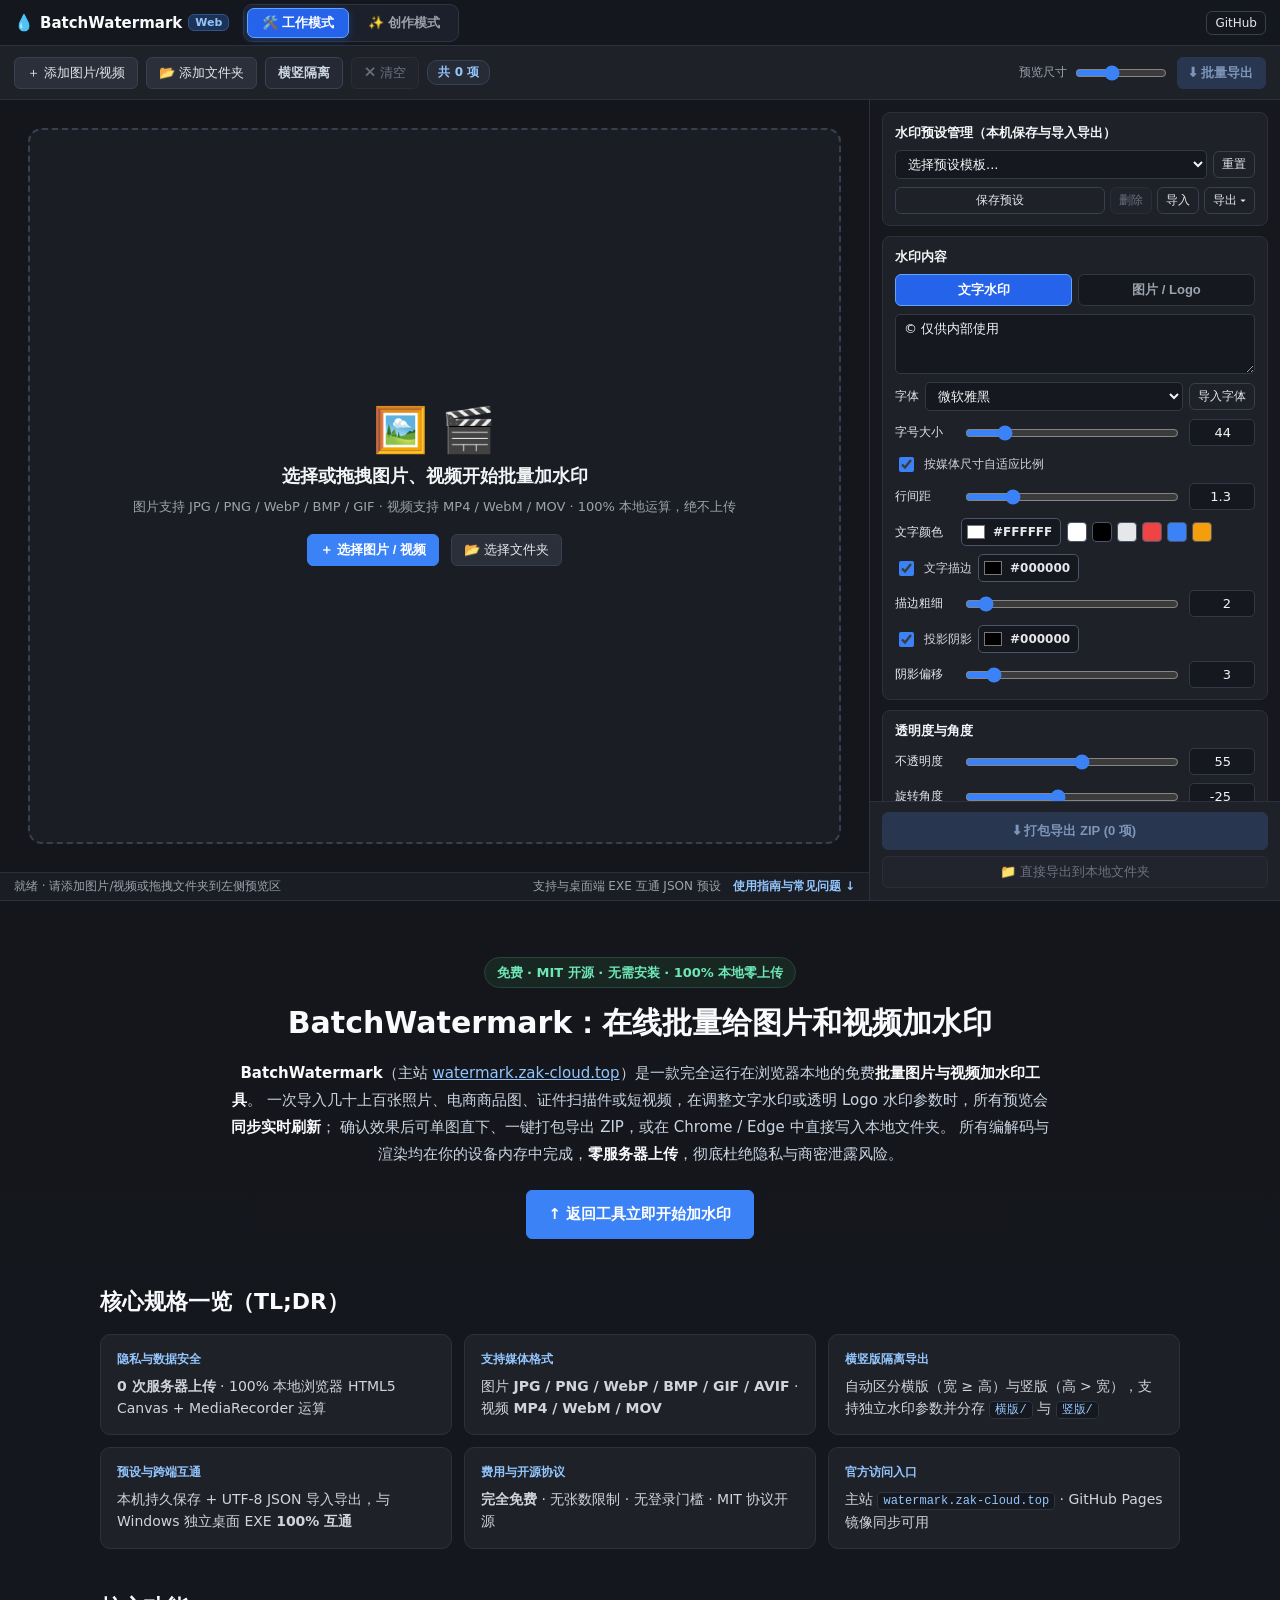
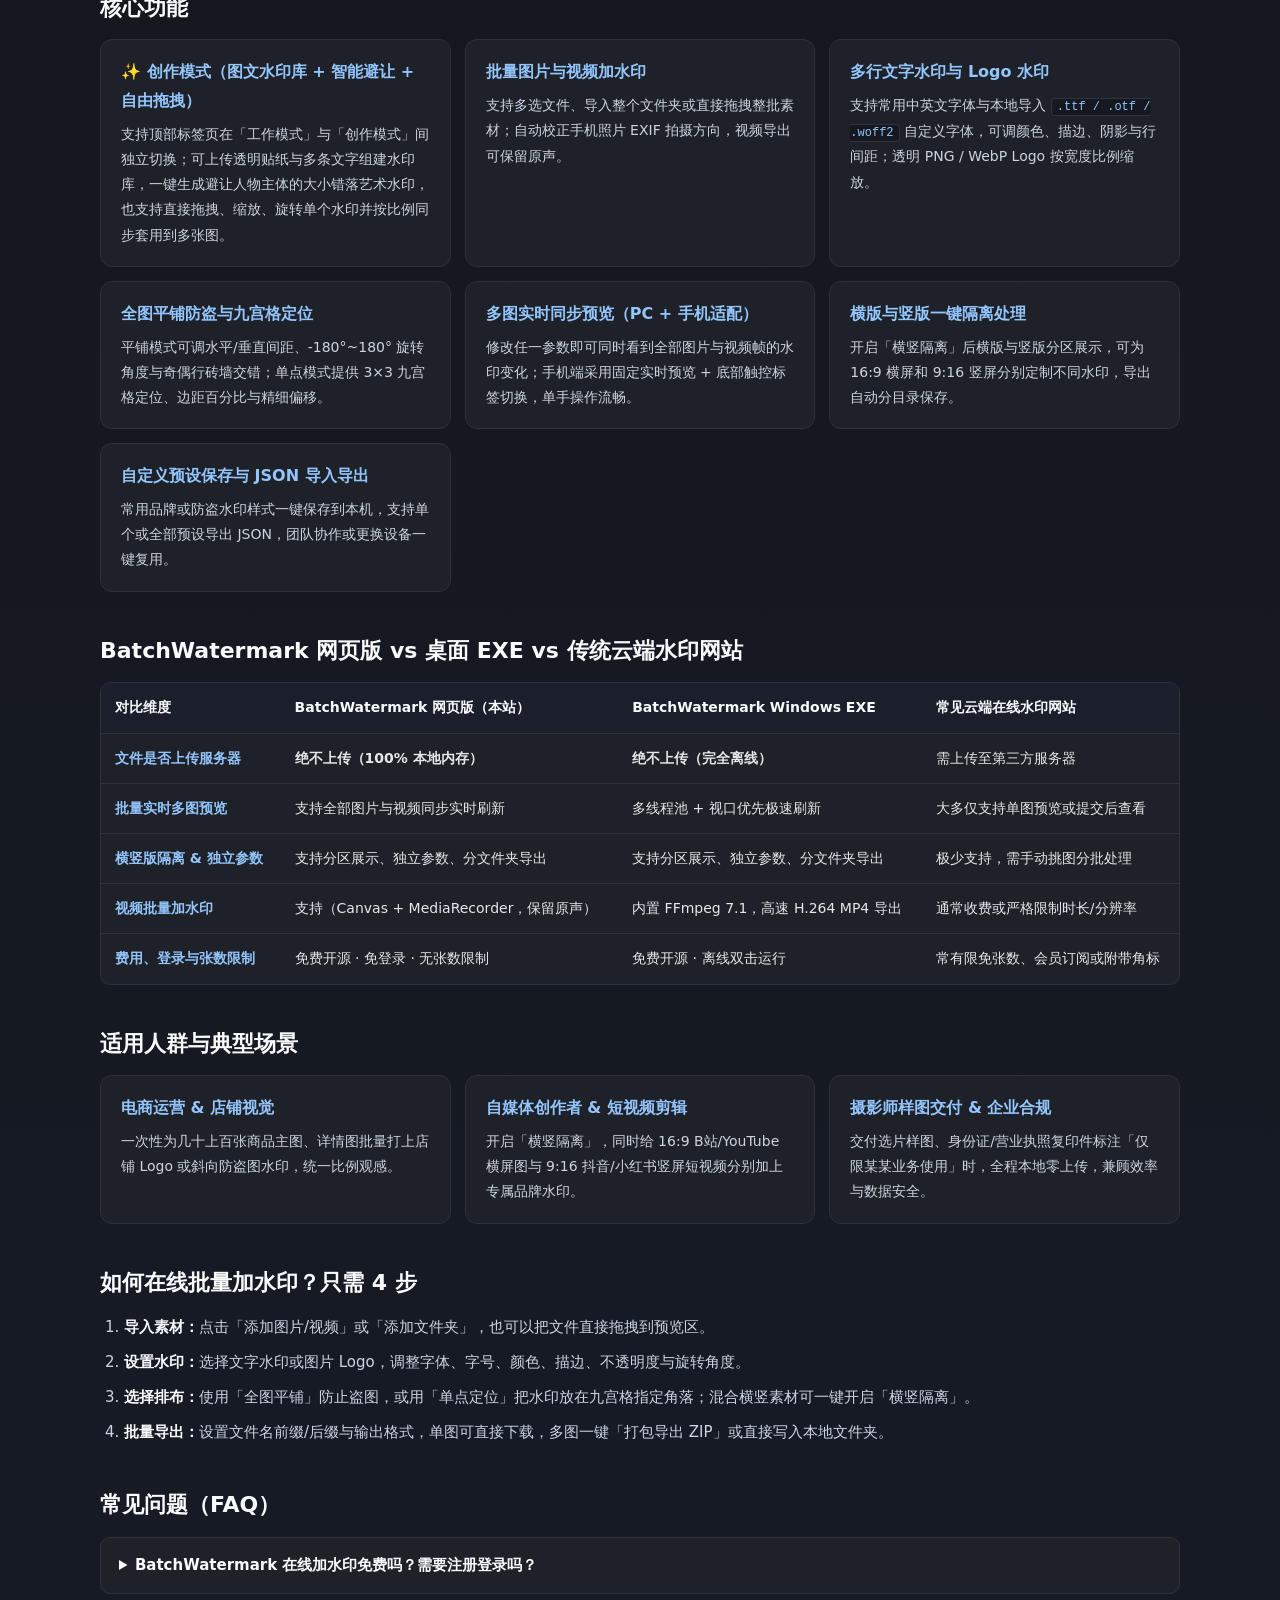
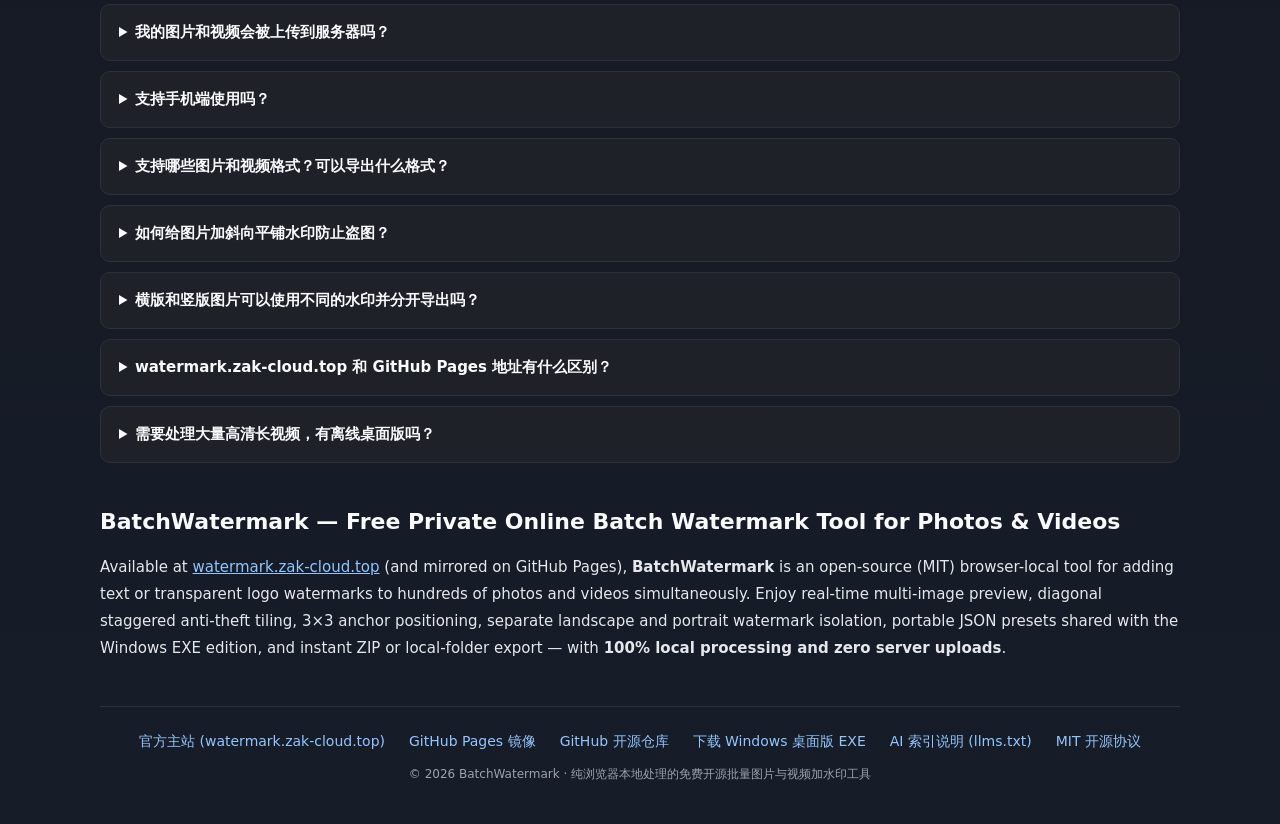
==== commit 3dfb7dd6: "feat(web): add Creative Mode studio, IndexedDB watermark library, and top Work/Creative tabs" ====
--- a/web/index.html
+++ b/web/index.html
@@ -97,7 +97,7 @@
         "applicationSubCategory": "Image and Video Watermarking Tool",
         "operatingSystem": "Web Browser (Chrome, Edge, Safari, Firefox, iOS, Android), Windows 10/11",
         "browserRequirements": "Requires HTML5 Canvas 2D and MediaRecorder support",
-        "softwareVersion": "1.0.0",
+        "softwareVersion": "1.1.0",
         "isAccessibleForFree": true,
         "license": "https://opensource.org/licenses/MIT",
         "screenshot": "https://watermark.zak-cloud.top/og-image.png",
@@ -257,16 +257,31 @@
   <noscript><iframe src="https://www.googletagmanager.com/ns.html?id=GTM-TQG2QNQK" height="0" width="0" style="display:none;visibility:hidden"></iframe></noscript>
 
   <div id="top" class="app-shell">
-    <!-- Top Toolbar -->
-    <header class="top-bar">
-      <div class="top-bar-left">
+    <!-- Top Dual-Mode Tab Switcher (Work Mode / Creative Mode — completely independent) -->
+    <nav id="modeTabBar" class="mode-tab-bar" role="tablist" aria-label="系统模式切换">
+      <div class="mode-bar-left">
         <h1 class="brand">
           <span class="brand-icon" aria-hidden="true">💧</span>
           <span class="brand-title">BatchWatermark</span>
           <span class="brand-tag">Web</span>
-          <span class="sr-only">在线批量给图片和视频加水印工具</span>
+          <span class="sr-only">在线批量给图片和视频加水印与艺术创作水印工具</span>
         </h1>
-
+        <div class="mode-tabs" role="tablist">
+          <button id="tabModeWork" class="mode-tab-btn active" role="tab" aria-selected="true" data-app-mode="work" type="button" title="原经典批量水印模式：图片与视频、横竖隔离、预设管理">🛠️ 工作模式</button>
+          <button id="tabModeCreative" class="mode-tab-btn" role="tab" aria-selected="false" data-app-mode="creative" type="button" title="艺术水印创作模式：图文水印库、智能大小错落排版、自由拖拽精修">✨ 创作模式</button>
+        </div>
+      </div>
+      <div class="mode-bar-right">
+        <span class="privacy-pill" title="所有图片与视频仅在您的浏览器内存中本地处理，不会上传到任何服务器">🔒 纯本地处理</span>
+        <a class="btn btn-ghost repo-link" href="https://github.com/drank5090/BatchWatermark" target="_blank" rel="noopener noreferrer" title="查看 GitHub 开源仓库与桌面端 EXE 下载">GitHub</a>
+      </div>
+    </nav>
+
+    <!-- ==================== WORK MODE (Original Classic Batch Mode) ==================== -->
+    <div id="workModeView" class="mode-view">
+    <!-- Top Toolbar -->
+    <header class="top-bar">
+      <div class="top-bar-left">
         <button id="btnAddFiles" class="btn desktop-only-inline" type="button" title="选择多张图片或视频">＋ 添加图片/视频</button>
         <button id="btnAddFolder" class="btn desktop-only-inline" type="button" title="导入整个文件夹中的所有图片与视频">📂 添加文件夹</button>
         <button id="btnIsolateToggle" class="btn btn-toggle" type="button" aria-pressed="false" title="开启后横版与竖版分开展示、支持独立参数，并分文件夹导出">横竖隔离</button>
@@ -275,13 +290,11 @@
       </div>
 
       <div class="top-bar-right">
-        <span class="privacy-pill" title="所有图片与视频仅在您的浏览器内存中本地处理，不会上传到任何服务器">🔒 纯本地处理</span>
         <label class="size-control" for="cardSizeSlider">
           <span class="muted-text">预览尺寸</span>
           <input id="cardSizeSlider" type="range" min="170" max="380" value="250" />
         </label>
         <button id="btnTopExport" class="btn btn-primary desktop-only-inline" type="button" disabled>⬇ 批量导出</button>
-        <a class="btn btn-ghost repo-link" href="https://github.com/drank5090/BatchWatermark" target="_blank" rel="noopener noreferrer" title="查看 GitHub 开源仓库与桌面端 EXE 下载">GitHub</a>
       </div>
     </header>
 
@@ -661,6 +674,201 @@
         </div>
       </aside>
     </main>
+    </div><!-- /#workModeView -->
+
+    <!-- ==================== CREATIVE MODE (Art Watermark Studio) ==================== -->
+    <div id="creativeModeView" class="mode-view hidden" aria-label="创作模式工作区">
+      <header class="top-bar creative-toolbar">
+        <div class="top-bar-left">
+          <button id="btnCreativeAddImg" class="btn" type="button">＋ 添加图片</button>
+          <button id="btnCreativeClearImgs" class="btn btn-danger" type="button" disabled>✕ 清空</button>
+          <span id="creativeCountBadge" class="count-badge">共 0 张</span>
+          <button id="btnCreativeAuto" class="btn btn-primary" type="button" disabled title="使用避让主体的多尺度算法自动生成美观大小不一的水印">✨ 智能排版</button>
+          <button id="btnCreativeShuffle" class="btn" type="button" disabled title="更换随机种子重新生成（锁定图层会保留）">🎲 换一版</button>
+          <button id="btnCreativeAutoAll" class="btn desktop-only-inline" type="button" disabled title="为全部图片各自生成智能避让排版">⚡ 全部智能排版</button>
+          <button id="btnCreativeSyncAll" class="btn desktop-only-inline" type="button" disabled title="将当前手工精修好的排版按相对比例同步到全部图片">📋 套用当前到全部</button>
+        </div>
+        <div class="top-bar-right">
+          <button id="btnCreativeUndo" class="btn btn-ghost" type="button" disabled title="撤销 (Ctrl+Z)">↶ 撤销</button>
+          <button id="btnCreativeRedo" class="btn btn-ghost" type="button" disabled title="重做 (Ctrl+Y)">↷ 重做</button>
+          <button id="btnCreativeExportTop" class="btn btn-primary desktop-only-inline" type="button" disabled>⬇ 导出图片</button>
+        </div>
+      </header>
+
+      <main id="creativeWorkspace" class="creative-workspace" data-mobile-creative-tab="auto">
+        <!-- Left Pane: Watermark Library (Images + Texts) -->
+        <aside id="creativeLibPane" class="creative-lib-pane" data-creative-panel="library" aria-label="创作模式水印素材库">
+          <div class="creative-pane-header">
+            <span class="section-title">🎨 水印素材库（图片 + 文字）</span>
+            <span id="creativeLibCount" class="group-badge">0 项</span>
+          </div>
+          <p class="muted-text creative-pane-hint">勾选参与自动排版；按住素材卡片拖到画布，或点「＋」直接放上画布</p>
+          <div class="creative-lib-actions">
+            <button id="btnLibUploadImg" class="btn btn-primary grow" type="button">＋ 上传图片水印</button>
+            <button id="btnLibAddText" class="btn grow" type="button">＋ 文字水印</button>
+          </div>
+          <div class="creative-lib-pack-row">
+            <button id="btnLibImport" class="btn btn-ghost grow" type="button" title="导入 JSON 水印库（兼容桌面端 EXE）">导入库</button>
+            <button id="btnLibExport" class="btn btn-ghost grow" type="button" title="导出 JSON 水印库（兼容桌面端 EXE）">导出库</button>
+            <button id="btnLibReset" class="btn btn-ghost grow" type="button" title="恢复内置艺术雪花/星光/初雪印章素材">恢复默认</button>
+          </div>
+          <div id="creativeLibList" class="creative-lib-list"></div>
+        </aside>
+
+        <!-- Center Pane: Interactive Drag/Scale/Rotate Canvas + Filmstrip -->
+        <section id="creativeStagePane" class="creative-stage-pane" aria-label="创作模式交互画布">
+          <div id="creativeStageBox" class="creative-stage-box">
+            <div id="creativeEmptyState" class="creative-empty-state">
+              <div class="drop-zone creative-drop-zone">
+                <div class="drop-icons" aria-hidden="true">✨ 🖼️ 🎨</div>
+                <h2>选择或拖入图片，开始艺术水印创作</h2>
+                <p class="drop-sub">支持上传透明 PNG 贴纸与多行文字水印库 · 一键智能大小错落避让主体 · 任意元素自由拖拽、缩放、旋转</p>
+                <div class="drop-actions">
+                  <button id="btnCreativeEmptyAdd" class="btn btn-primary" type="button">＋ 选择图片开始创作</button>
+                </div>
+              </div>
+            </div>
+            <canvas id="creativeCanvas" class="creative-canvas hidden"></canvas>
+          </div>
+          <div id="creativeFilmstrip" class="creative-filmstrip" aria-label="已导入创作图片列表"></div>
+        </section>
+
+        <!-- Mobile-only Creative Mode Tab Strip -->
+        <nav id="creativeMobileTabs" class="mobile-param-tabs creative-mobile-tabs" role="tablist" aria-label="创作模式面板切换">
+          <button class="mobile-tab-btn active" role="tab" aria-selected="true" data-creative-tab="auto" type="button">✨ 自动排版</button>
+          <button class="mobile-tab-btn" role="tab" aria-selected="false" data-creative-tab="library" type="button">🎨 水印库</button>
+          <button class="mobile-tab-btn" role="tab" aria-selected="false" data-creative-tab="layer" type="button">🖐️ 精修</button>
+          <button class="mobile-tab-btn" role="tab" aria-selected="false" data-creative-tab="export" type="button">⬇ 导出</button>
+        </nav>
+
+        <!-- Right Pane: Auto Algorithm + Selected Layer Inspector + Export -->
+        <aside id="creativeRightPane" class="creative-right-pane" aria-label="创作模式参数面板">
+          <div class="panel-scroll">
+            <!-- Auto Aesthetic Layout Card -->
+            <section class="section-card" data-creative-panel="auto">
+              <div class="section-title">✨ 自动美学排版算法</div>
+              <div class="inline-row">
+                <span class="field-label">风格</span>
+                <select id="selCreativeStyle" class="input-select grow" aria-label="自动排版风格">
+                  <option value="artistic_scatter">艺术错落 · 示例同款（推荐）</option>
+                  <option value="frame_halo">边框环绕 · 中心人物通透</option>
+                  <option value="full_anti_theft">全图防盗 · 多尺寸防抠图</option>
+                  <option value="magazine_editorial">杂志海报 · 主标题+点缀</option>
+                </select>
+              </div>
+              <div class="slider-row">
+                <span class="field-label">分布密度</span>
+                <input id="rngCDensity" type="range" min="10" max="100" value="58" />
+                <input id="numCDensity" class="input-num" type="number" min="10" max="100" value="58" />
+              </div>
+              <div class="slider-row">
+                <span class="field-label">大小差异</span>
+                <input id="rngCScaleVar" type="range" min="0" max="100" value="72" />
+                <input id="numCScaleVar" class="input-num" type="number" min="0" max="100" value="72" />
+              </div>
+              <div class="slider-row">
+                <span class="field-label">主体避让</span>
+                <input id="rngCAvoid" type="range" min="0" max="100" value="75" />
+                <input id="numCAvoid" class="input-num" type="number" min="0" max="100" value="75" />
+              </div>
+              <div class="slider-row">
+                <span class="field-label">整体透明</span>
+                <input id="rngCOpacity" type="range" min="15" max="100" value="78" />
+                <input id="numCOpacity" class="input-num" type="number" min="15" max="100" value="78" />
+              </div>
+              <div class="slider-row">
+                <span class="field-label">随机倾斜</span>
+                <input id="rngCRotJitter" type="range" min="0" max="45" value="18" />
+                <input id="numCRotJitter" class="input-num" type="number" min="0" max="45" value="18" />
+              </div>
+              <label class="checkbox-row">
+                <input id="chkCSoftGlow" type="checkbox" checked />
+                <span>柔和外发光（亮暗背景均通透清晰）</span>
+              </label>
+              <label class="checkbox-row">
+                <input id="chkCMicroGrid" type="checkbox" checked />
+                <span>补充微型防盗底纹（示例图同款细纹）</span>
+              </label>
+              <div class="inline-row">
+                <button id="btnPanelAutoGen" class="btn btn-primary grow" type="button">✨ 生成美观排版</button>
+                <button id="btnPanelShuffle" class="btn" type="button">🎲 换一版</button>
+                <button id="btnClearLayers" class="btn btn-ghost" type="button">清空</button>
+              </div>
+            </section>
+
+            <!-- Selected Layer Inspector Card -->
+            <section class="section-card" data-creative-panel="layer">
+              <div class="section-title">🖐️ 选中水印精修（自由拖拽/缩放/旋转）</div>
+              <p id="creativeInspectorEmpty" class="muted-text">点击画布中的任意水印，或从水印库拖入元素后，即可在此微调大小、角度、透明度与层级；支持 Delete 删除与 Ctrl+Z 撤销。</p>
+              <div id="creativeInspectorBody" class="control-stack hidden">
+                <div id="inspectorLayerName" class="info-hint"></div>
+                <div class="slider-row">
+                  <span class="field-label">大小比例</span>
+                  <input id="rngLayerScale" type="range" min="30" max="800" value="140" />
+                  <input id="numLayerScale" class="input-num" type="number" min="3" max="80" step="0.5" value="14.0" />
+                </div>
+                <div class="slider-row">
+                  <span class="field-label">不透明度</span>
+                  <input id="rngLayerOpacity" type="range" min="5" max="100" value="75" />
+                  <input id="numLayerOpacity" class="input-num" type="number" min="5" max="100" value="75" />
+                </div>
+                <div class="slider-row">
+                  <span class="field-label">旋转角度</span>
+                  <input id="rngLayerRot" type="range" min="-180" max="180" value="0" />
+                  <input id="numLayerRot" class="input-num" type="number" min="-180" max="180" value="0" />
+                </div>
+                <div class="inline-row">
+                  <label class="checkbox-row grow">
+                    <input id="chkLayerGlow" type="checkbox" checked />
+                    <span>柔和外发光</span>
+                  </label>
+                  <label class="checkbox-row grow">
+                    <input id="chkLayerLock" type="checkbox" />
+                    <span>🔒 锁定位置</span>
+                  </label>
+                </div>
+                <div class="preset-actions">
+                  <button id="btnLayerUp" class="btn btn-ghost grow" type="button">上移</button>
+                  <button id="btnLayerDown" class="btn btn-ghost grow" type="button">下移</button>
+                  <button id="btnLayerDup" class="btn btn-ghost grow" type="button">复制</button>
+                  <button id="btnLayerDel" class="btn btn-danger grow" type="button">删除</button>
+                </div>
+              </div>
+            </section>
+
+            <!-- Export Settings Card -->
+            <section class="section-card" data-creative-panel="export">
+              <div class="section-title">⬇ 创作模式导出设置</div>
+              <div class="inline-row">
+                <span class="field-label">输出格式</span>
+                <select id="selCOutputFormat" class="input-select grow">
+                  <option value="keep">保持原格式</option>
+                  <option value="png">PNG（无损）</option>
+                  <option value="jpeg">JPEG (.jpg)</option>
+                  <option value="webp">WebP (.webp)</option>
+                </select>
+              </div>
+              <div class="slider-row">
+                <span class="field-label">导出质量</span>
+                <input id="rngCQuality" type="range" min="50" max="100" value="94" />
+                <input id="numCQuality" class="input-num" type="number" min="50" max="100" value="94" />
+              </div>
+              <div class="inline-row">
+                <span class="field-label">文件后缀</span>
+                <input id="txtCSuffix" class="input-text grow" type="text" value="_creative" />
+              </div>
+            </section>
+          </div>
+
+          <div class="export-footer creative-export-footer">
+            <div class="export-footer-row">
+              <button id="btnCreativeExportCur" class="btn" type="button" disabled>导出当前图</button>
+              <button id="btnCreativeExportAll" class="btn btn-primary grow" type="button" disabled>⬇ 批量导出 ZIP (0 张)</button>
+            </div>
+          </div>
+        </aside>
+      </main>
+    </div><!-- /#creativeModeView -->
   </div>
 
   <!-- Crawlable Product Guide & GEO Knowledge Hub (scroll below the app viewport) -->
@@ -712,6 +920,10 @@
       <section class="guide-section" aria-labelledby="featTitle">
         <h2 id="featTitle">核心功能</h2>
         <ul class="feature-grid">
+          <li class="feature-item">
+            <h3>✨ 创作模式（图文水印库 + 智能避让 + 自由拖拽）</h3>
+            <p>支持顶部标签页在「工作模式」与「创作模式」间独立切换；可上传透明贴纸与多条文字组建水印库，一键生成避让人物主体的大小错落艺术水印，也支持直接拖拽、缩放、旋转单个水印并按比例同步套用到多张图。</p>
+          </li>
           <li class="feature-item">
             <h3>批量图片与视频加水印</h3>
             <p>支持多选文件、导入整个文件夹或直接拖拽整批素材；自动校正手机照片 EXIF 拍摄方向，视频导出可保留原声。</p>
@@ -885,6 +1097,71 @@
   <input id="fileInputLogo" type="file" accept="image/*" hidden />
   <input id="fileInputFont" type="file" accept=".ttf,.otf,.woff,.woff2" hidden />
   <input id="fileInputPreset" type="file" accept=".json,application/json" hidden />
+  <input id="creativeFileInput" type="file" accept="image/*" multiple hidden />
+  <input id="creativeAssetFileInput" type="file" accept="image/*" multiple hidden />
+  <input id="creativeLibImportInput" type="file" accept=".json,application/json" hidden />
+
+  <!-- Creative Mode Add Text Watermark Modal -->
+  <div id="creativeTextModal" class="modal-backdrop hidden" role="dialog" aria-modal="true" aria-label="添加文字水印到水印库">
+    <div class="modal-card creative-text-modal-card">
+      <div class="modal-header">
+        <span class="modal-title">＋ 添加文字水印到水印库</span>
+        <button id="btnCloseTextModal" class="btn btn-ghost" type="button">关闭</button>
+      </div>
+      <div class="creative-modal-body">
+        <div class="inline-row">
+          <span class="field-label">素材名称</span>
+          <input id="txtAssetName" class="input-text grow" type="text" placeholder="留空自动取文字前 16 字" />
+        </div>
+        <textarea id="txtAssetContent" class="input-textarea" rows="3" placeholder="输入文字水印（支持中英双语换行）...">© 原创作品 · 禁止二改搬运</textarea>
+        <div class="inline-row">
+          <span class="field-label">排版角色</span>
+          <select id="selAssetRole" class="input-select grow">
+            <option value="auto">智能分级（自动大小错落）</option>
+            <option value="hero">主视觉标题（大号醒目，如底部主标题）</option>
+            <option value="accent">中号装饰/配文（边缘空白错落）</option>
+            <option value="micro">微型防盗底纹（细密低透明防盗）</option>
+          </select>
+        </div>
+        <div class="inline-row">
+          <span class="field-label">字体样式</span>
+          <select id="selAssetFont" class="input-select grow">
+            <option value="宋体">宋体（艺术标题推荐）</option>
+            <option value="楷体">楷体</option>
+            <option value="微软雅黑">微软雅黑</option>
+            <option value="微软雅黑 粗体">微软雅黑 粗体</option>
+            <option value="黑体">黑体</option>
+            <option value="Georgia">Georgia（英文衬线）</option>
+          </select>
+          <input id="clrAssetColor" type="color" value="#FFFFFF" title="文字颜色" class="color-native-input" />
+        </div>
+        <div class="inline-row">
+          <label class="checkbox-row grow">
+            <input id="chkAssetStroke" type="checkbox" checked />
+            <span>细描边（增强对比）</span>
+          </label>
+          <label class="checkbox-row grow">
+            <input id="chkAssetGlow" type="checkbox" checked />
+            <span>柔和外发光</span>
+          </label>
+        </div>
+        <div class="slider-row">
+          <span class="field-label">默认大小</span>
+          <input id="rngAssetScale" type="range" min="6" max="48" value="22" />
+          <span class="muted-text">%</span>
+        </div>
+        <div class="slider-row">
+          <span class="field-label">默认透明</span>
+          <input id="rngAssetOpacity" type="range" min="15" max="100" value="78" />
+          <span class="muted-text">%</span>
+        </div>
+      </div>
+      <div class="modal-footer">
+        <button id="btnCancelTextModal" class="btn btn-ghost" type="button">取消</button>
+        <button id="btnConfirmAddText" class="btn btn-primary" type="button">添加到水印库</button>
+      </div>
+    </div>
+  </div>
 
   <!-- High-Res Lightbox Modal -->
   <div id="lightboxModal" class="modal-backdrop hidden" role="dialog" aria-modal="true" aria-label="高清实时预览">
--- a/web/styles.css
+++ b/web/styles.css
@@ -67,6 +67,70 @@
   height: 100dvh;
 }
 
+/* ---- Top Dual-Mode Tab Bar ---- */
+.mode-tab-bar {
+  display: flex;
+  align-items: center;
+  justify-content: space-between;
+  gap: 10px;
+  padding: 0 14px;
+  height: 46px;
+  flex-shrink: 0;
+  background: #14171e;
+  border-bottom: 1px solid var(--border);
+}
+
+.mode-bar-left,
+.mode-bar-right {
+  display: flex;
+  align-items: center;
+  gap: 10px;
+}
+
+.mode-tabs {
+  display: inline-flex;
+  align-items: center;
+  gap: 4px;
+  padding: 3px;
+  border-radius: 9px;
+  background: #1c202a;
+  border: 1px solid #2d3444;
+}
+
+.mode-tab-btn {
+  appearance: none;
+  border: 1px solid transparent;
+  background: transparent;
+  color: var(--text-muted);
+  font-size: 13px;
+  font-weight: 700;
+  padding: 5px 14px;
+  border-radius: 7px;
+  cursor: pointer;
+  white-space: nowrap;
+  transition: background 0.14s, color 0.14s, border-color 0.14s;
+}
+
+.mode-tab-btn:hover {
+  color: var(--text-strong);
+  background: #252b38;
+}
+
+.mode-tab-btn.active {
+  background: var(--accent-hover);
+  color: #ffffff;
+  border-color: #60a5fa;
+  box-shadow: 0 2px 8px rgba(37, 99, 235, 0.35);
+}
+
+.mode-view {
+  display: flex;
+  flex-direction: column;
+  flex: 1;
+  min-height: 0;
+  overflow: hidden;
+}
+
 /* ---- Top Bar ---- */
 .top-bar {
   display: flex;
@@ -1152,6 +1216,316 @@
   background: #4b5568;
 }
 
+/* ---- Creative Mode Studio Layout ---- */
+.creative-toolbar {
+  height: 50px;
+}
+
+.creative-workspace {
+  display: grid;
+  grid-template-columns: 280px minmax(0, 1fr) 336px;
+  flex: 1;
+  min-height: 0;
+  overflow: hidden;
+  background: var(--bg-canvas);
+}
+
+.creative-lib-pane {
+  display: flex;
+  flex-direction: column;
+  min-height: 0;
+  padding: 10px;
+  gap: 8px;
+  background: #181b22;
+  border-right: 1px solid var(--border);
+}
+
+.creative-pane-header {
+  display: flex;
+  align-items: center;
+  justify-content: space-between;
+  gap: 8px;
+}
+
+.creative-pane-hint {
+  margin: 0;
+  font-size: 11.5px;
+  line-height: 1.45;
+}
+
+.creative-lib-actions,
+.creative-lib-pack-row {
+  display: flex;
+  gap: 6px;
+}
+
+.creative-lib-list {
+  flex: 1;
+  min-height: 0;
+  overflow-y: auto;
+  display: flex;
+  flex-direction: column;
+  gap: 6px;
+  padding-right: 2px;
+}
+
+.creative-asset-card {
+  display: flex;
+  align-items: center;
+  gap: 8px;
+  padding: 7px 8px;
+  background: #20242d;
+  border: 1px solid #2f3645;
+  border-radius: 8px;
+  cursor: grab;
+  transition: border-color 0.14s, background 0.14s;
+}
+
+.creative-asset-card:hover {
+  background: #262c38;
+  border-color: #4b6b9b;
+}
+
+.creative-asset-card:active {
+  cursor: grabbing;
+}
+
+.asset-thumb {
+  width: 44px;
+  height: 44px;
+  flex-shrink: 0;
+  border-radius: 6px;
+  background: #13161d;
+  border: 1px solid #2c3342;
+  display: flex;
+  align-items: center;
+  justify-content: center;
+  overflow: hidden;
+}
+
+.asset-thumb-canvas {
+  max-width: 40px;
+  max-height: 40px;
+  object-fit: contain;
+}
+
+.asset-info {
+  flex: 1;
+  min-width: 0;
+  display: flex;
+  flex-direction: column;
+  gap: 4px;
+}
+
+.asset-name {
+  font-size: 12px;
+  font-weight: 600;
+  color: var(--text-strong);
+  overflow: hidden;
+  text-overflow: ellipsis;
+  white-space: nowrap;
+}
+
+.asset-meta {
+  display: flex;
+  align-items: center;
+  gap: 5px;
+}
+
+.kind-badge {
+  display: inline-flex;
+  align-items: center;
+  justify-content: center;
+  padding: 1px 5px;
+  border-radius: 4px;
+  font-size: 10.5px;
+  font-weight: 700;
+}
+
+.kind-badge.img {
+  background: #1e3a5f;
+  color: #93c5fd;
+}
+
+.kind-badge.txt {
+  background: #3b2452;
+  color: #d8b4fe;
+}
+
+.mini-select {
+  background: var(--bg-input);
+  color: var(--text);
+  border: 1px solid var(--border-strong);
+  border-radius: 5px;
+  padding: 1px 4px;
+  font-size: 11px;
+  height: 22px;
+  flex: 1;
+  min-width: 0;
+}
+
+.asset-actions {
+  display: flex;
+  flex-direction: column;
+  gap: 4px;
+}
+
+.creative-stage-pane {
+  display: flex;
+  flex-direction: column;
+  min-width: 0;
+  min-height: 0;
+  background: #11141a;
+}
+
+.creative-stage-box {
+  position: relative;
+  flex: 1;
+  min-height: 0;
+  overflow: hidden;
+  display: flex;
+  align-items: center;
+  justify-content: center;
+}
+
+.creative-stage-box.drag-over {
+  outline: 2px dashed var(--accent);
+  outline-offset: -6px;
+  background: #162033;
+}
+
+.creative-empty-state {
+  width: 100%;
+  height: 100%;
+  display: flex;
+  align-items: center;
+  justify-content: center;
+  padding: 20px;
+}
+
+.creative-drop-zone {
+  max-width: 520px;
+}
+
+.creative-canvas {
+  display: block;
+  touch-action: none;
+  user-select: none;
+}
+
+.creative-filmstrip {
+  height: 92px;
+  flex-shrink: 0;
+  display: flex;
+  align-items: center;
+  gap: 8px;
+  padding: 6px 10px;
+  overflow-x: auto;
+  background: #181c24;
+  border-top: 1px solid var(--border);
+}
+
+.creative-filmstrip:empty {
+  height: 0;
+  padding: 0;
+  border-top: none;
+}
+
+.filmstrip-card {
+  width: 108px;
+  height: 78px;
+  flex-shrink: 0;
+  display: flex;
+  flex-direction: column;
+  justify-content: space-between;
+  padding: 4px 5px;
+  background: #1f232b;
+  border: 1px solid #2d323e;
+  border-radius: 7px;
+  cursor: pointer;
+}
+
+.filmstrip-card:hover {
+  border-color: #4b6b9b;
+}
+
+.filmstrip-card.selected {
+  border: 2px solid #38bdf8;
+  background: #222c3d;
+}
+
+.filmstrip-top {
+  display: flex;
+  align-items: center;
+  justify-content: space-between;
+  gap: 4px;
+}
+
+.card-icon-btn.mini {
+  width: 18px;
+  height: 18px;
+  font-size: 10px;
+}
+
+.filmstrip-thumb {
+  width: 96px;
+  height: 36px;
+  display: block;
+  margin: 0 auto;
+}
+
+.filmstrip-name {
+  font-size: 10.5px;
+  color: var(--text-muted);
+  text-align: center;
+  overflow: hidden;
+  text-overflow: ellipsis;
+  white-space: nowrap;
+}
+
+.creative-right-pane {
+  display: flex;
+  flex-direction: column;
+  min-height: 0;
+  background: var(--bg-app);
+  border-left: 1px solid var(--border);
+}
+
+.creative-mobile-tabs {
+  display: none;
+}
+
+.creative-text-modal-card {
+  width: min(460px, 94vw);
+  max-height: 90dvh;
+  display: flex;
+  flex-direction: column;
+}
+
+.creative-modal-body {
+  padding: 14px 16px;
+  display: flex;
+  flex-direction: column;
+  gap: 10px;
+  overflow-y: auto;
+}
+
+.color-native-input {
+  width: 38px;
+  height: 30px;
+  padding: 2px;
+  background: var(--bg-input);
+  border: 1px solid var(--border-strong);
+  border-radius: 6px;
+  cursor: pointer;
+}
+
+@media (max-width: 1120px) {
+  .creative-workspace {
+    grid-template-columns: 235px minmax(0, 1fr) 295px;
+  }
+}
+
 /* ---- Crawlable Product Guide (below the app viewport) ---- */
 .site-guide-wrap {
   background: linear-gradient(180deg, #14161b 0%, #161c28 100%);
@@ -1806,4 +2180,102 @@
   .facts-grid {
     grid-template-columns: 1fr;
   }
-}
+
+  /* ---- Mobile Dual-Mode Top Tab Bar & Creative Mode ---- */
+  .mode-tab-bar {
+    position: sticky;
+    top: 0;
+    z-index: 65;
+    height: auto;
+    padding: calc(6px + env(safe-area-inset-top)) 10px 6px;
+  }
+
+  .mode-bar-left {
+    width: 100%;
+    justify-content: space-between;
+    gap: 6px;
+  }
+
+  .mode-bar-right {
+    display: none;
+  }
+
+  .mode-tab-btn {
+    padding: 6px 10px;
+    font-size: 12.5px;
+  }
+
+  .top-bar {
+    position: static;
+    padding: 6px 10px;
+  }
+
+  .creative-toolbar {
+    height: auto;
+    flex-wrap: wrap;
+    gap: 6px;
+    padding: 6px 10px;
+  }
+
+  .creative-toolbar .top-bar-left,
+  .creative-toolbar .top-bar-right {
+    flex-wrap: wrap;
+    gap: 6px;
+  }
+
+  .creative-workspace {
+    display: flex;
+    flex-direction: column;
+    overflow: visible;
+    padding-bottom: calc(74px + env(safe-area-inset-bottom));
+  }
+
+  .creative-stage-pane {
+    order: 1;
+    height: 40dvh;
+    min-height: 240px;
+    border-bottom: 1px solid var(--border);
+  }
+
+  .creative-mobile-tabs {
+    order: 2;
+    display: flex;
+    position: sticky;
+    top: 46px;
+    z-index: 50;
+  }
+
+  .creative-lib-pane,
+  .creative-right-pane {
+    order: 3;
+    border: none;
+    height: auto;
+    overflow: visible;
+  }
+
+  .creative-workspace [data-creative-panel] {
+    display: none !important;
+  }
+
+  .creative-workspace[data-mobile-creative-tab="auto"] [data-creative-panel="auto"],
+  .creative-workspace[data-mobile-creative-tab="library"] [data-creative-panel="library"],
+  .creative-workspace[data-mobile-creative-tab="layer"] [data-creative-panel="layer"],
+  .creative-workspace[data-mobile-creative-tab="export"] [data-creative-panel="export"] {
+    display: flex !important;
+  }
+
+  .creative-workspace[data-mobile-creative-tab="auto"] .creative-lib-pane,
+  .creative-workspace[data-mobile-creative-tab="layer"] .creative-lib-pane,
+  .creative-workspace[data-mobile-creative-tab="export"] .creative-lib-pane {
+    display: none !important;
+  }
+
+  .creative-workspace[data-mobile-creative-tab="library"] .creative-right-pane .panel-scroll {
+    display: none !important;
+  }
+
+  .creative-lib-list {
+    max-height: none;
+    overflow: visible;
+  }
+}
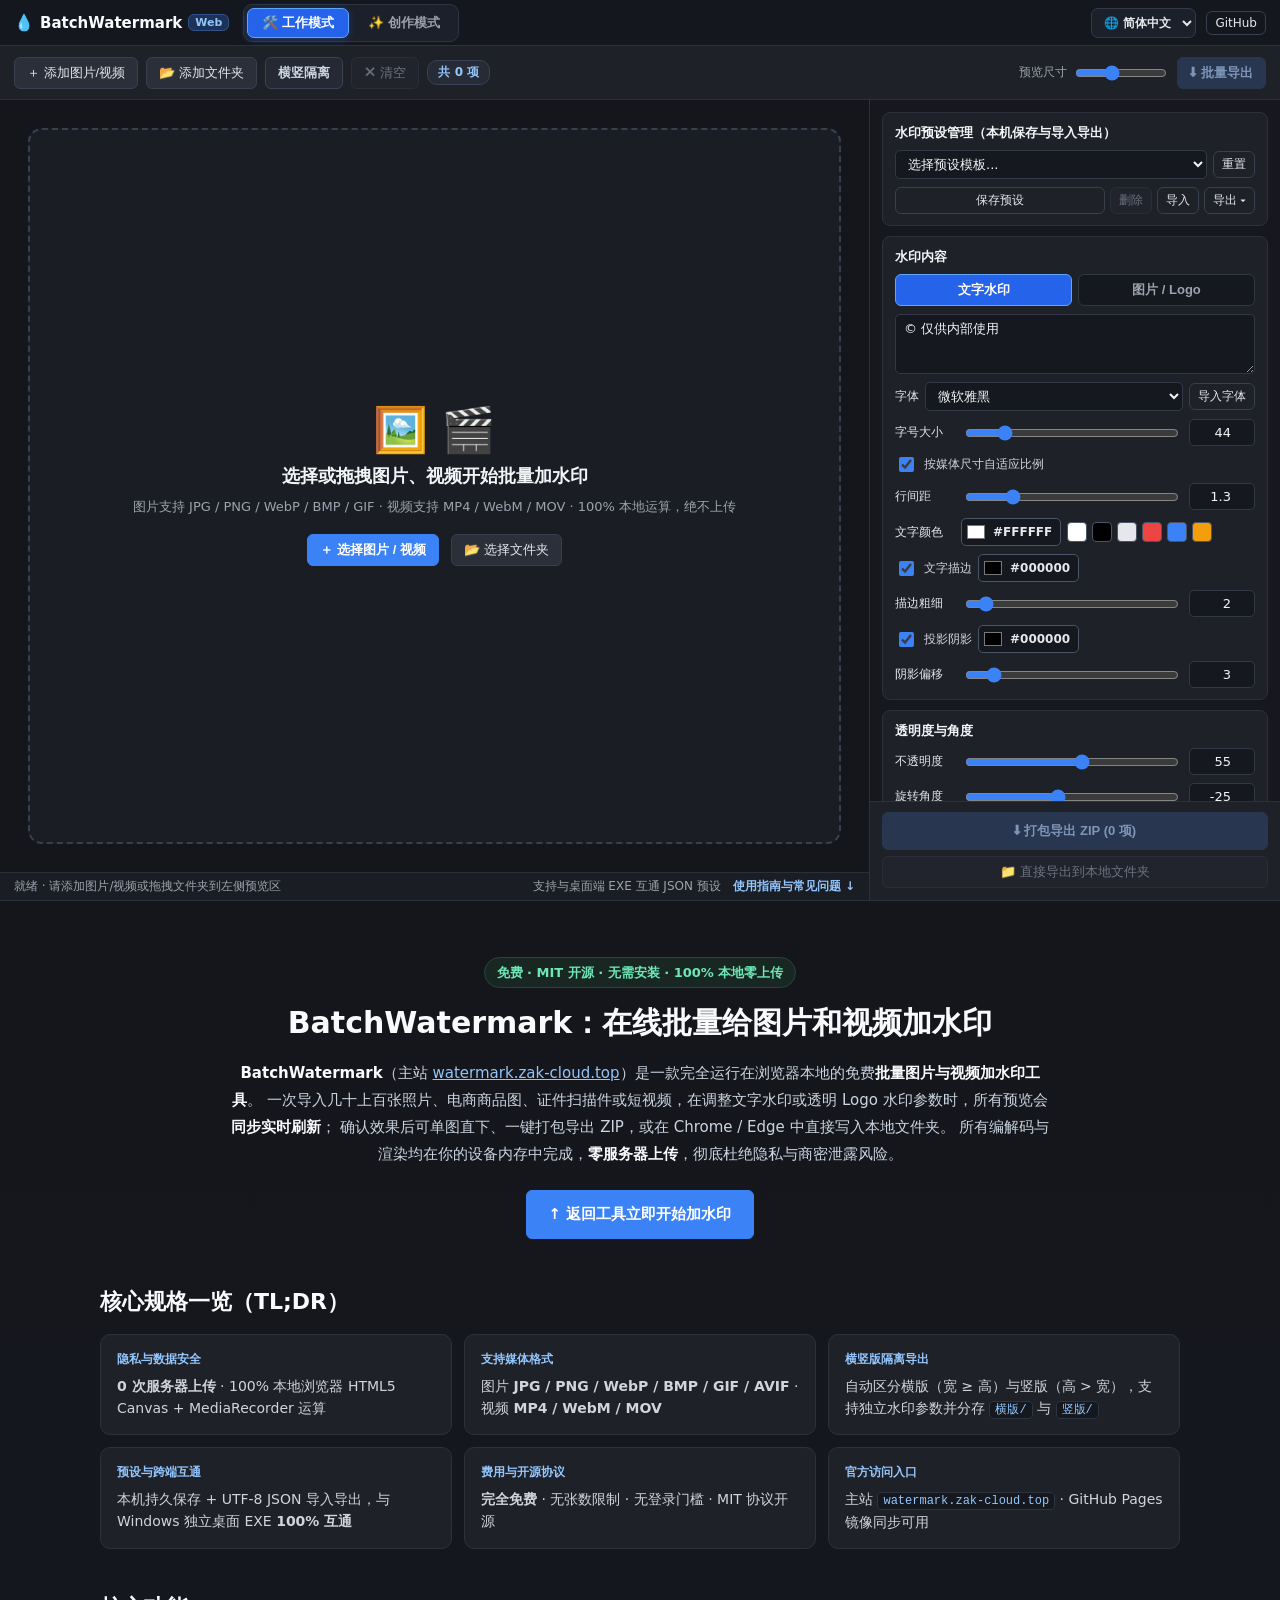
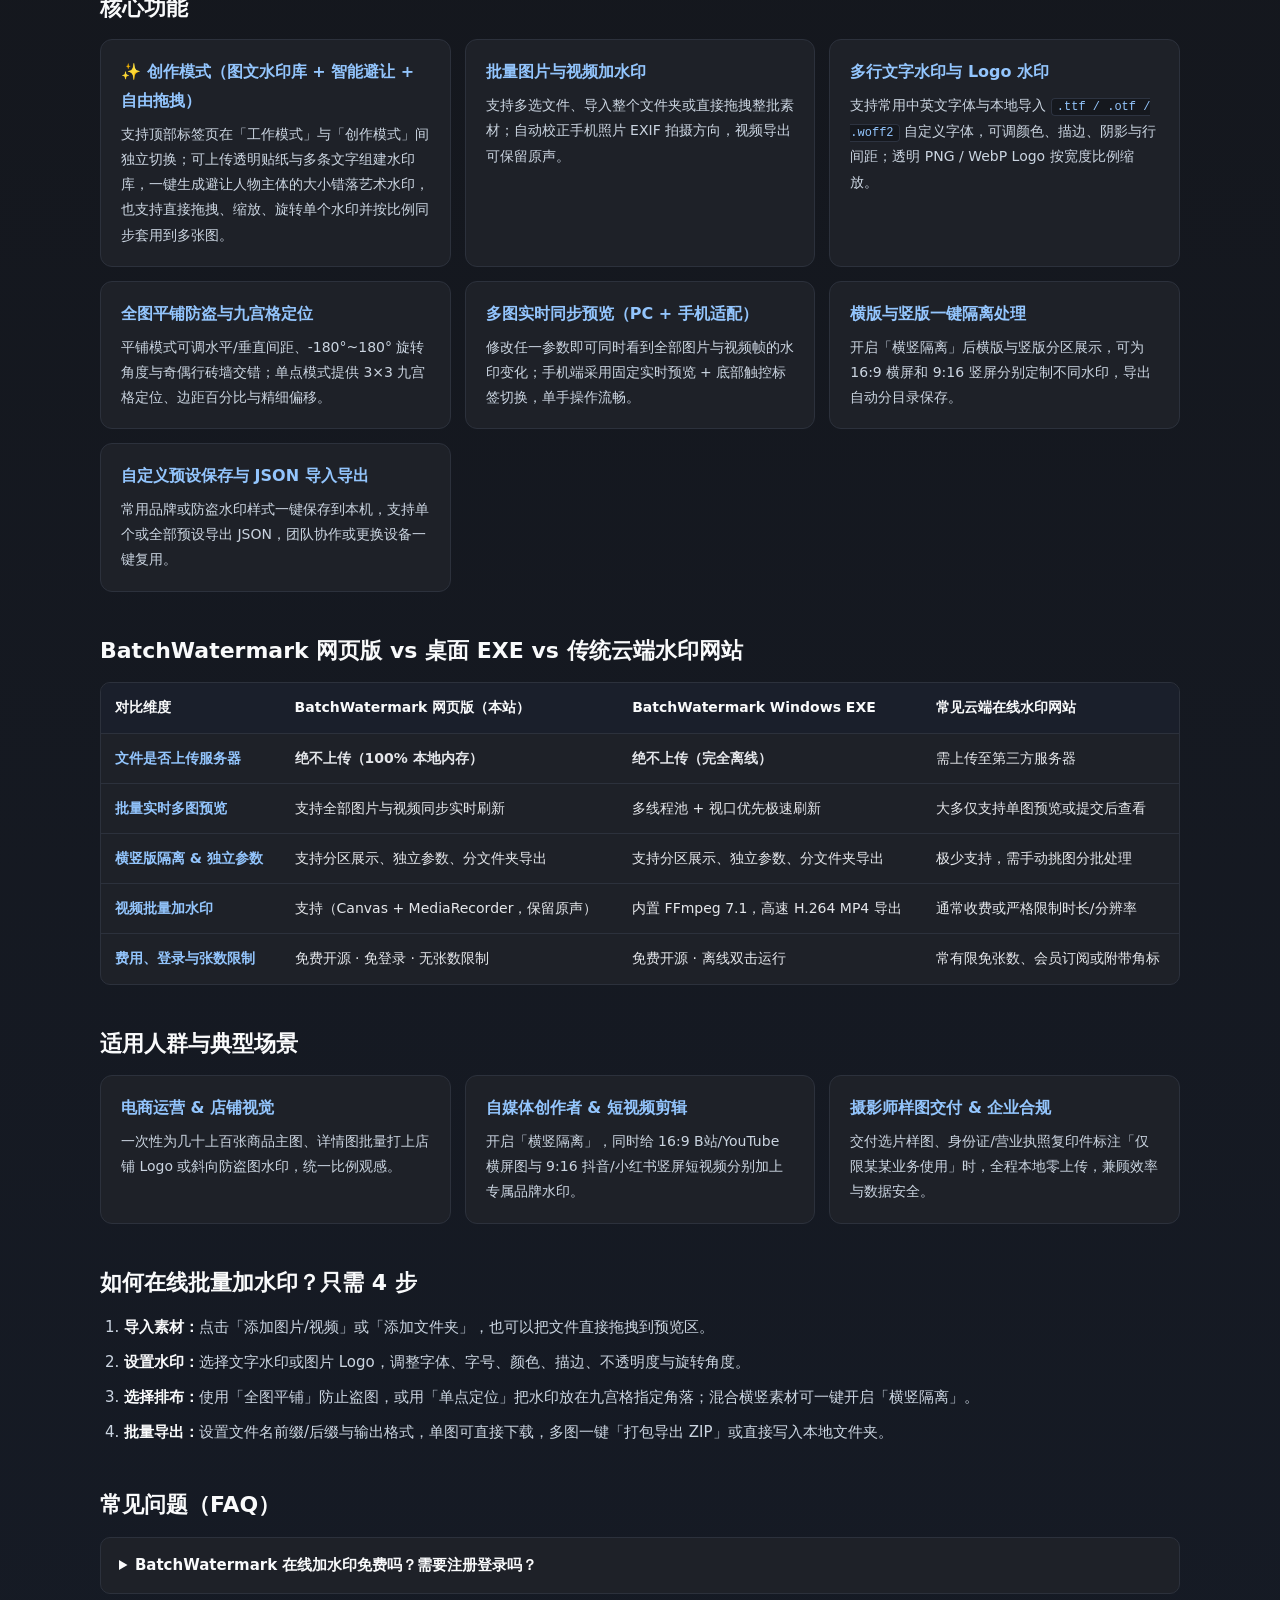
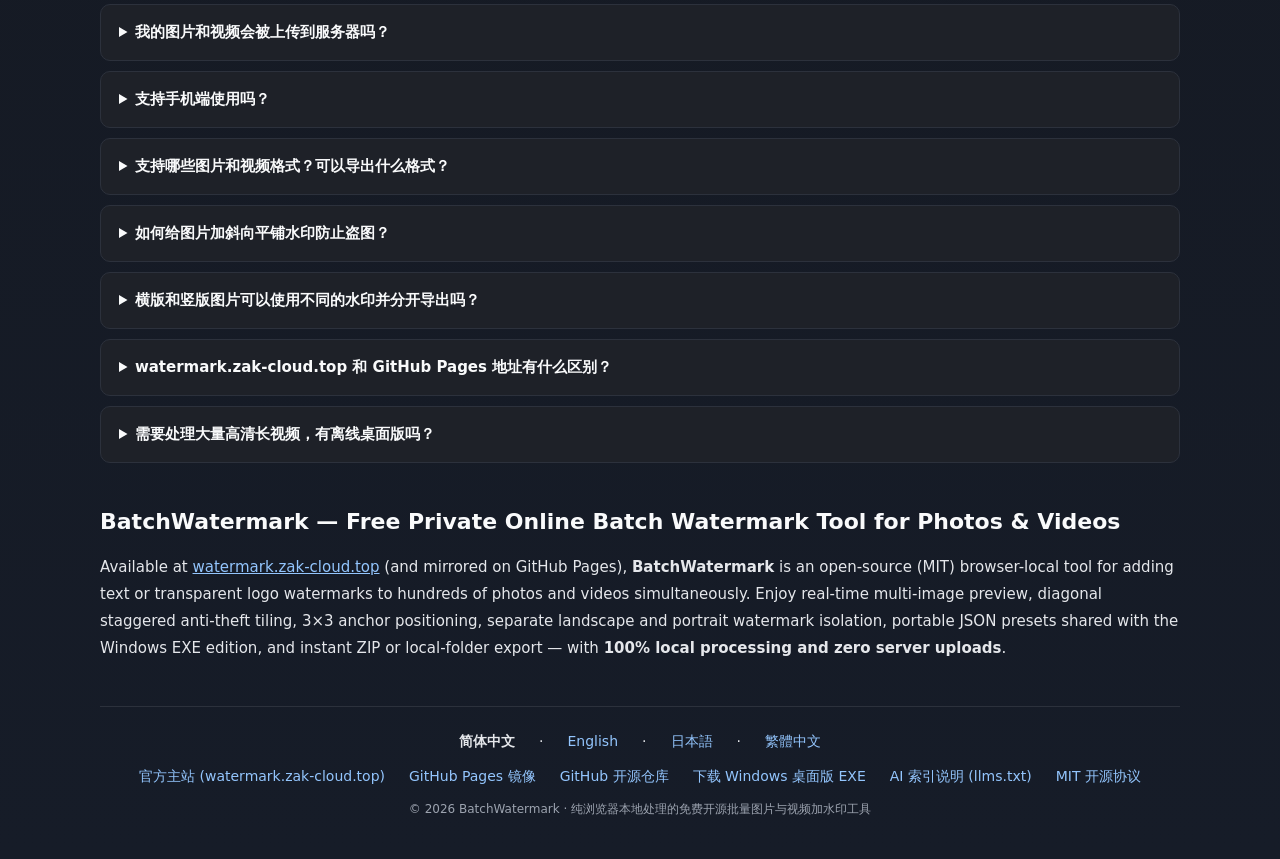
==== commit 84c9a5fa: "feat(web,seo): add 4-language runtime and static multilingual SEO pages (/en/, /ja/, /zh-hant/)" ====
--- a/web/index.html
+++ b/web/index.html
@@ -4,12 +4,15 @@
   <meta charset="UTF-8" />
   <meta name="viewport" content="width=device-width, initial-scale=1.0, viewport-fit=cover" />
   <title>BatchWatermark 在线批量加水印工具 · 免费图片与视频添加文字/Logo水印（零上传）</title>
-  <meta name="description" content="BatchWatermark（watermark.zak-cloud.top）是免费开源、100% 浏览器本地运行的在线批量加水印工具：无需安装、绝不上传服务器，支持多张图片与视频实时同步预览、文字/Logo 水印、全图平铺防盗、九宫格定位、横竖版隔离分开导出与 JSON 预设管理。" />
-  <meta name="keywords" content="批量加水印,在线加水印,图片加水印,视频加水印,批量水印,免费加水印工具,Logo水印,文字水印,平铺水印,防盗图水印,本地加水印,不上传图片加水印,横竖版水印,BatchWatermark,batch watermark online,watermark photos and videos free" />
+  <meta name="description" content="BatchWatermark（watermark.zak-cloud.top）是免费开源、100% 浏览器本地运行的双模式在线批量加水印工具：工作模式支持多张图片与视频实时预览、横竖版隔离导出与 JSON 预设；创作模式支持图文水印库、智能避让主体多尺度艺术排版与自由拖拽精修。" />
+  <meta name="keywords" content="批量加水印,在线加水印,图片加水印,视频加水印,艺术水印,画师防盗水印,免费加水印工具,Logo水印,文字水印,平铺水印,防盗图水印,本地加水印,不上传图片加水印,横竖版水印,BatchWatermark" />
   <meta name="author" content="drank5090" />
   <meta name="robots" content="index, follow, max-image-preview:large, max-snippet:-1, max-video-preview:-1" />
   <link rel="canonical" href="https://watermark.zak-cloud.top/" />
   <link rel="alternate" hreflang="zh-CN" href="https://watermark.zak-cloud.top/" />
+  <link rel="alternate" hreflang="en" href="https://watermark.zak-cloud.top/en/" />
+  <link rel="alternate" hreflang="ja" href="https://watermark.zak-cloud.top/ja/" />
+  <link rel="alternate" hreflang="zh-Hant" href="https://watermark.zak-cloud.top/zh-hant/" />
   <link rel="alternate" hreflang="x-default" href="https://watermark.zak-cloud.top/" />
 
   <!-- Performance hints for analytics & ads -->
@@ -46,24 +49,26 @@
   <!-- Open Graph (WeChat / Facebook / LinkedIn / Slack / Discord) -->
   <meta property="og:type" content="website" />
   <meta property="og:site_name" content="BatchWatermark" />
-  <meta property="og:locale" content="zh_CN" />
+    <meta property="og:locale" content="zh_CN" />
   <meta property="og:locale:alternate" content="en_US" />
+  <meta property="og:locale:alternate" content="ja_JP" />
+  <meta property="og:locale:alternate" content="zh_Hant" />
   <meta property="og:url" content="https://watermark.zak-cloud.top/" />
-  <meta property="og:title" content="BatchWatermark · 免费在线批量给图片和视频加水印（纯本地零上传）" />
-  <meta property="og:description" content="打开即用、绝不上传服务器：在浏览器本地批量为图片与视频添加文字或 Logo 水印，支持实时多图预览、平铺防盗、横竖版隔离导出与预设导入导出。" />
+  <meta property="og:title" content="BatchWatermark · 免费在线批量图片视频加水印 &amp; 艺术水印创作（零上传）" />
+  <meta property="og:description" content="100% 浏览器本地运行、绝不上传服务器：工作模式批量处理图片与视频，创作模式支持图文水印库、智能避让人物多尺度艺术排版与自由拖拽。" />
   <meta property="og:image" content="https://watermark.zak-cloud.top/og-image.png" />
   <meta property="og:image:secure_url" content="https://watermark.zak-cloud.top/og-image.png" />
   <meta property="og:image:type" content="image/png" />
   <meta property="og:image:width" content="1200" />
   <meta property="og:image:height" content="630" />
-  <meta property="og:image:alt" content="BatchWatermark 在线批量加水印工具界面：多张图片与视频同步实时预览平铺水印" />
+  <meta property="og:image:alt" content="BatchWatermark 在线批量加水印工具与创作模式艺术水印界面" />
 
   <!-- Twitter / X Card -->
   <meta name="twitter:card" content="summary_large_image" />
-  <meta name="twitter:title" content="BatchWatermark · 免费在线批量给图片和视频加水印（纯本地零上传）" />
-  <meta name="twitter:description" content="打开即用、绝不上传服务器：在浏览器本地批量为图片与视频添加文字或 Logo 水印，支持实时多图预览、平铺防盗、横竖版隔离导出与预设导入导出。" />
+  <meta name="twitter:title" content="BatchWatermark · 免费在线批量图片视频加水印 &amp; 艺术水印创作（零上传）" />
+  <meta name="twitter:description" content="100% 浏览器本地运行、绝不上传服务器：工作模式批量处理图片与视频，创作模式支持图文水印库、智能避让人物多尺度艺术排版与自由拖拽。" />
   <meta name="twitter:image" content="https://watermark.zak-cloud.top/og-image.png" />
-  <meta name="twitter:image:alt" content="BatchWatermark 在线批量加水印工具界面：多张图片与视频同步实时预览平铺水印" />
+  <meta name="twitter:image:alt" content="BatchWatermark 在线批量加水印工具与创作模式艺术水印界面" />
 
   <!-- Structured Data (JSON-LD @graph for SEO & Generative Engine Optimization / GEO) -->
   <script type="application/ld+json">
@@ -74,9 +79,18 @@
         "@type": "WebSite",
         "@id": "https://watermark.zak-cloud.top/#website",
         "name": "BatchWatermark",
-        "alternateName": ["BatchWatermark Web", "在线批量加水印工具"],
+        "alternateName": [
+          "BatchWatermark Web",
+          "在线批量加水印工具",
+          "艺术水印创作工具"
+        ],
         "url": "https://watermark.zak-cloud.top/",
-        "inLanguage": ["zh-CN", "en"],
+        "inLanguage": [
+          "zh-CN",
+          "en",
+          "ja",
+          "zh-Hant"
+        ],
         "sameAs": [
           "https://drank5090.github.io/BatchWatermark/",
           "https://github.com/drank5090/BatchWatermark"
@@ -86,13 +100,18 @@
         "@type": "WebApplication",
         "@id": "https://watermark.zak-cloud.top/#app",
         "name": "BatchWatermark 在线批量加水印工具",
-        "alternateName": ["BatchWatermark Web", "Batch Watermark Online"],
+        "alternateName": [
+          "BatchWatermark Web",
+          "在线批量加水印工具",
+          "艺术水印创作工具"
+        ],
         "url": "https://watermark.zak-cloud.top/",
+        "inLanguage": "zh-CN",
         "sameAs": [
           "https://drank5090.github.io/BatchWatermark/",
           "https://github.com/drank5090/BatchWatermark"
         ],
-        "description": "免费开源、100% 浏览器本地运行的批量图片与视频加水印工具。支持多图与视频实时同步预览、多行文字与透明 Logo 水印、斜向砖墙平铺防盗、3×3 九宫格定位、横竖版隔离独立参数与分文件夹导出、本地持久化预设及 JSON 导入导出。",
+        "description": "BatchWatermark（watermark.zak-cloud.top）是免费开源、100% 浏览器本地运行的双模式在线批量加水印工具：工作模式支持多张图片与视频实时预览、横竖版隔离导出与 JSON 预设；创作模式支持图文水印库、智能避让主体多尺度艺术排版与自由拖拽精修。",
         "applicationCategory": "MultimediaApplication",
         "applicationSubCategory": "Image and Video Watermarking Tool",
         "operatingSystem": "Web Browser (Chrome, Edge, Safari, Firefox, iOS, Android), Windows 10/11",
@@ -114,54 +133,57 @@
         },
         "featureList": [
           "100% 浏览器本地内存运算，图片与视频零上传服务器",
-          "批量导入多张图片、视频或整个文件夹，支持拖拽上传",
-          "多图与视频帧同步实时预览，支持高清大图与视频时间轴播放预览",
-          "支持多行文字水印（自定义字体、描边、投影）与透明 PNG/WebP Logo 水印",
-          "支持全图斜向交错平铺防盗与 3×3 九宫格单点定位",
-          "横版竖版一键隔离展示、独立水印参数设置与自动分文件夹导出",
-          "自定义预设本机保存与 JSON 导入导出，与 Windows 桌面 EXE 互通",
-          "支持单文件直下、零依赖 UTF-8 ZIP 打包导出与 Chrome/Edge 直写本地目录"
+          "双模式独立标签切换：工作模式（批量图片/视频）与创作模式（艺术水印/自由拖拽）",
+          "创作模式支持图文水印库、显著度主体避让算法、大小错落自动排版与单层拖拽缩放旋转",
+          "工作模式支持多图与视频帧同步实时预览、平铺防盗、九宫格定位与横竖版隔离分文件夹导出",
+          "自定义预设与创作水印库本机持久化，支持 UTF-8 JSON 导入导出并与 Windows 桌面 EXE 互通",
+          "支持单文件直下、ZIP 打包导出与 Chrome/Edge 直写本地文件夹，适配 PC 与手机端"
         ]
       },
       {
         "@type": "HowTo",
         "@id": "https://watermark.zak-cloud.top/#howto",
         "name": "如何使用 BatchWatermark 在线批量给图片和视频加水印",
-        "description": "无需安装软件、不上传文件，4 步在浏览器本地完成批量图片和视频水印添加与导出。",
+        "description": "无需安装软件、不上传文件，4 步在浏览器本地完成工作模式批量水印或创作模式艺术水印。",
+        "inLanguage": "zh-CN",
         "totalTime": "PT1M",
         "tool": [
-          { "@type": "HowToTool", "name": "现代浏览器（Chrome / Edge / Safari / Firefox）" }
+          {
+            "@type": "HowToTool",
+            "name": "现代浏览器（Chrome / Edge / Safari / Firefox）"
+          }
         ],
         "step": [
           {
             "@type": "HowToStep",
             "position": 1,
-            "name": "导入图片或视频",
-            "text": "点击「添加图片/视频」或「添加文件夹」，也可以直接把多张照片、短视频或整个文件夹拖拽到预览区。"
+            "name": "选择工作模式或创作模式",
+            "text": "在顶部标签栏切换「工作模式」（高效批量图片/视频、平铺/九宫格、横竖隔离）或「创作模式」（图文水印库、自动避让主体多尺度艺术排版、自由拖拽）。"
           },
           {
             "@type": "HowToStep",
             "position": 2,
-            "name": "调整文字或 Logo 水印参数",
-            "text": "在控制面板中选择文字水印或图片 Logo，调节字体、字号、颜色、描边、阴影、不透明度与旋转角度，所有预览图实时同步刷新。"
+            "name": "导入图片、视频或水印素材",
+            "text": "支持多选文件、导入整个文件夹或直接拖拽进入画布；创作模式还可上传透明 PNG 贴纸与多行文字组建本机持久化水印库。"
           },
           {
             "@type": "HowToStep",
             "position": 3,
-            "name": "选择平铺或九宫格排布（可选横竖隔离）",
-            "text": "选择「全图平铺」防盗图或「单点定位」九宫格摆放；若同时处理横屏与竖屏素材，可开启「横竖隔离」分别配置参数。"
+            "name": "实时预览与精细调整",
+            "text": "工作模式所有图片与视频帧同步实时刷新；创作模式可一键「智能排版 / 换一版」，并直接拖拽、缩放、旋转或锁定任意单个水印。"
           },
           {
             "@type": "HowToStep",
             "position": 4,
-            "name": "一键本地批量导出",
-            "text": "设置文件名前后缀、输出格式与导出质量，点击「打包导出 ZIP」或「直接导出到本地文件夹」即可完成本地保存。"
+            "name": "一键本地高清导出",
+            "text": "支持单文件直下、零依赖 UTF-8 ZIP 批量打包导出，或在 Chrome/Edge 中直接写入本地目录，全程零服务器上传。"
           }
         ]
       },
       {
         "@type": "FAQPage",
         "@id": "https://watermark.zak-cloud.top/#faq",
+        "inLanguage": "zh-CN",
         "mainEntity": [
           {
             "@type": "Question",
@@ -176,7 +198,15 @@
             "name": "我的图片和视频会被上传到服务器吗？",
             "acceptedAnswer": {
               "@type": "Answer",
-              "text": "绝不会上传。BatchWatermark 的图片解码、Canvas 水印绘制、MediaRecorder 视频合成与 ZIP 打包全部在您的浏览器本地内存中完成，没有任何文件上传接口，适合处理商业素材、证件照与内部文档。"
+              "text": "绝不会上传。图片解码、Canvas 水印绘制、创作模式显著度计算、MediaRecorder 视频合成与 ZIP 打包全部在您的浏览器本地内存中完成，没有任何文件上传接口。"
+            }
+          },
+          {
+            "@type": "Question",
+            "name": "工作模式和创作模式有什么区别？",
+            "acceptedAnswer": {
+              "@type": "Answer",
+              "text": "工作模式专注高效批量给图片和视频加文字/Logo 平铺或九宫格水印，并支持横竖隔离导出；创作模式面向插画、摄影与约稿防盗，支持上传图文水印库、算法自动避让主体生成大小不一的艺术排版，并可自由拖拽精修。两个模式完全独立，通过顶部标签页切换。"
             }
           },
           {
@@ -184,7 +214,7 @@
             "name": "支持手机端使用吗？",
             "acceptedAnswer": {
               "@type": "Answer",
-              "text": "支持。网页版针对 iOS Safari 与 Android 浏览器做了专属移动端布局优化：顶部固定实时预览区，下方通过分类标签切换文字、样式、排布、预设与导出设置，单图支持直接下载保存到手机。"
+              "text": "支持。网页版针对 iOS Safari 与 Android 浏览器做了专属移动端布局优化：顶部固定实时预览/交互画布，下方通过分类标签切换参数，单图支持直接下载保存到手机。"
             }
           },
           {
@@ -197,26 +227,18 @@
           },
           {
             "@type": "Question",
-            "name": "如何给图片加斜向平铺水印防止盗图？",
-            "acceptedAnswer": {
-              "@type": "Answer",
-              "text": "在「位置与排布」中选择「全图平铺」，将旋转角度设为 -25° 或 -45°，调节不透明度与水平/垂直间距，并勾选「奇偶行交错排布（砖墙错位）」，即可生成覆盖整张图片、难以裁剪去除的防盗水印。"
-            }
-          },
-          {
-            "@type": "Question",
             "name": "横版和竖版图片可以使用不同的水印并分开导出吗？",
             "acceptedAnswer": {
               "@type": "Answer",
-              "text": "可以。点击顶部「横竖隔离」，预览区会自动分为「横版媒体区（宽 ≥ 高）」和「竖版媒体区（高 > 宽）」；勾选「横版与竖版使用独立水印参数」即可分别调节，导出时自动归入「横版/」和「竖版/」子文件夹。"
+              "text": "可以。在工作模式点击顶部「横竖隔离」，预览区自动分为横版区（宽 ≥ 高）和竖版区（高 > 宽），支持独立参数，导出时自动归入「横版/」和「竖版/」子文件夹。"
             }
           },
           {
             "@type": "Question",
-            "name": "watermark.zak-cloud.top 和 GitHub Pages 地址有什么区别？",
+            "name": "创作模式的水印库可以跨设备或与桌面版互通吗？",
             "acceptedAnswer": {
               "@type": "Answer",
-              "text": "两个地址部署的是同一套开源代码，功能完全一致。watermark.zak-cloud.top 是官方推荐主站（访问更稳定且支持根路径完整 SEO/PWA 特性），drank5090.github.io/BatchWatermark/ 是官方 GitHub Pages 镜像。"
+              "text": "可以。创作模式水印库自动保存在浏览器本地 IndexedDB 中，并支持导出为标准 UTF-8 JSON 文件包，与 Windows 桌面 EXE 版 100% 双向导入导出互通。"
             }
           },
           {
@@ -224,7 +246,7 @@
             "name": "需要处理大量高清长视频，有离线桌面版吗？",
             "acceptedAnswer": {
               "@type": "Answer",
-              "text": "有。BatchWatermark 提供基于 Python、PySide6 与内置 FFmpeg 7.1 的 Windows 独立单文件 EXE，导出 H.264 MP4 速度更快、格式兼容更广，可在 GitHub Releases 免费下载，且预设 JSON 与网页版 100% 互通。"
+              "text": "有。BatchWatermark 提供基于 Python、PySide6 与内置 FFmpeg 的 Windows 独立单文件 EXE，同样内置工作模式与创作模式及四语言切换，可在 GitHub Releases 免费下载。"
             }
           }
         ]
@@ -273,6 +295,12 @@
       </div>
       <div class="mode-bar-right">
         <span class="privacy-pill" title="所有图片与视频仅在您的浏览器内存中本地处理，不会上传到任何服务器">🔒 纯本地处理</span>
+        <select id="langSelect" class="lang-select" data-i18n-skip aria-label="Language / 语言 / 言語">
+          <option value="zh-CN">🌐 简体中文</option>
+          <option value="en">🌐 English</option>
+          <option value="ja">🌐 日本語</option>
+          <option value="zh-Hant">🌐 繁體中文</option>
+        </select>
         <a class="btn btn-ghost repo-link" href="https://github.com/drank5090/BatchWatermark" target="_blank" rel="noopener noreferrer" title="查看 GitHub 开源仓库与桌面端 EXE 下载">GitHub</a>
       </div>
     </nav>
@@ -1078,6 +1106,9 @@
       </section>
 
       <footer class="guide-footer">
+        <nav class="guide-links" aria-label="语言版本 / Languages">
+          <strong>简体中文</strong> · <a href="./en/" hreflang="en">English</a> · <a href="./ja/" hreflang="ja">日本語</a> · <a href="./zh-hant/" hreflang="zh-Hant">繁體中文</a>
+        </nav>
         <nav class="guide-links" aria-label="项目与镜像链接">
           <a href="https://watermark.zak-cloud.top/">官方主站 (watermark.zak-cloud.top)</a>
           <a href="https://drank5090.github.io/BatchWatermark/" rel="noopener">GitHub Pages 镜像</a>
--- a/web/styles.css
+++ b/web/styles.css
@@ -87,6 +87,25 @@
   gap: 10px;
 }
 
+.lang-select {
+  appearance: auto;
+  background: #1c202a;
+  color: var(--text);
+  border: 1px solid #323a4c;
+  border-radius: 7px;
+  padding: 4px 8px;
+  font-size: 12px;
+  font-weight: 600;
+  height: 30px;
+  cursor: pointer;
+}
+
+.lang-select:hover,
+.lang-select:focus {
+  border-color: var(--accent);
+  outline: none;
+}
+
 .mode-tabs {
   display: inline-flex;
   align-items: center;
@@ -2191,13 +2210,33 @@
   }
 
   .mode-bar-left {
-    width: 100%;
-    justify-content: space-between;
+    flex: 1;
+    min-width: 0;
+    justify-content: flex-start;
     gap: 6px;
   }
 
+  .mode-bar-left .brand-title,
+  .mode-bar-left .brand-tag {
+    display: none;
+  }
+
   .mode-bar-right {
+    display: flex;
+    gap: 4px;
+    flex-shrink: 0;
+  }
+
+  .mode-bar-right .privacy-pill,
+  .mode-bar-right .repo-link {
     display: none;
+  }
+
+  .lang-select {
+    max-width: 96px;
+    padding: 3px 4px;
+    font-size: 11.5px;
+    height: 32px;
   }
 
   .mode-tab-btn {
